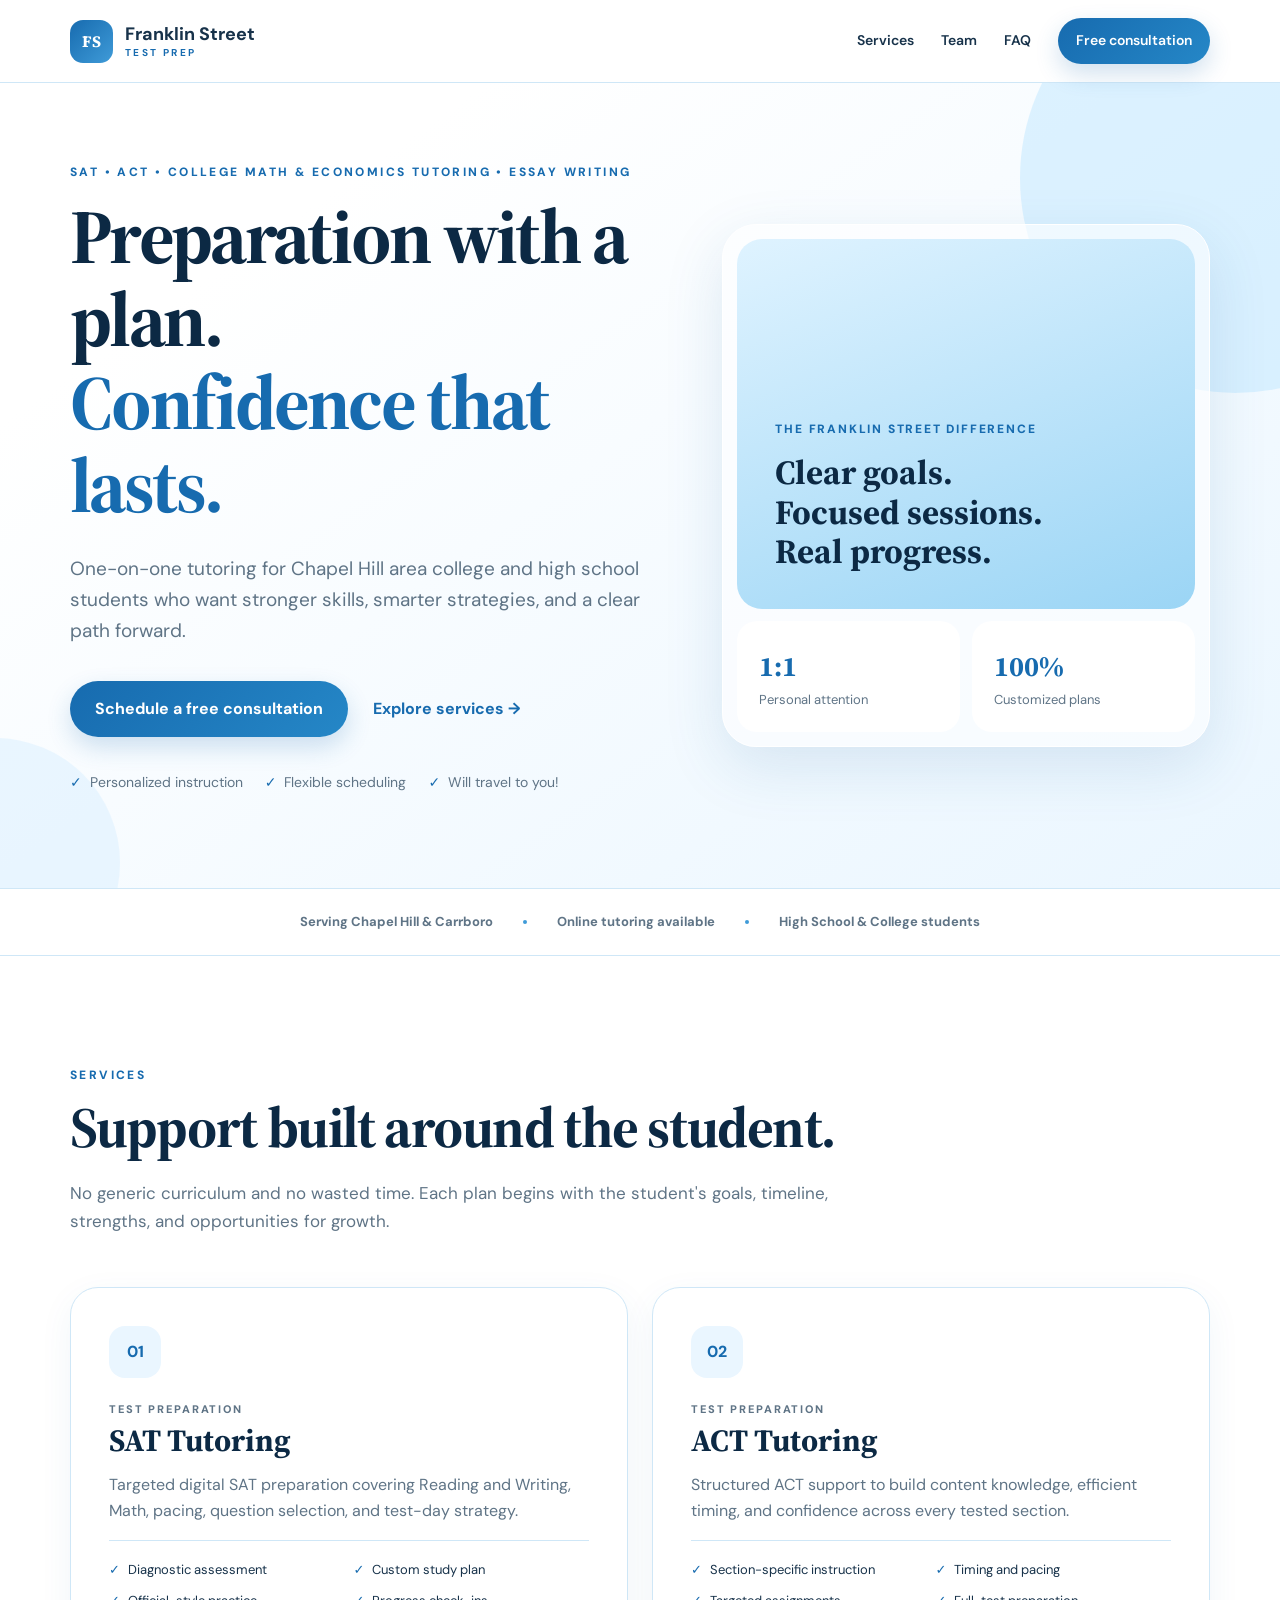
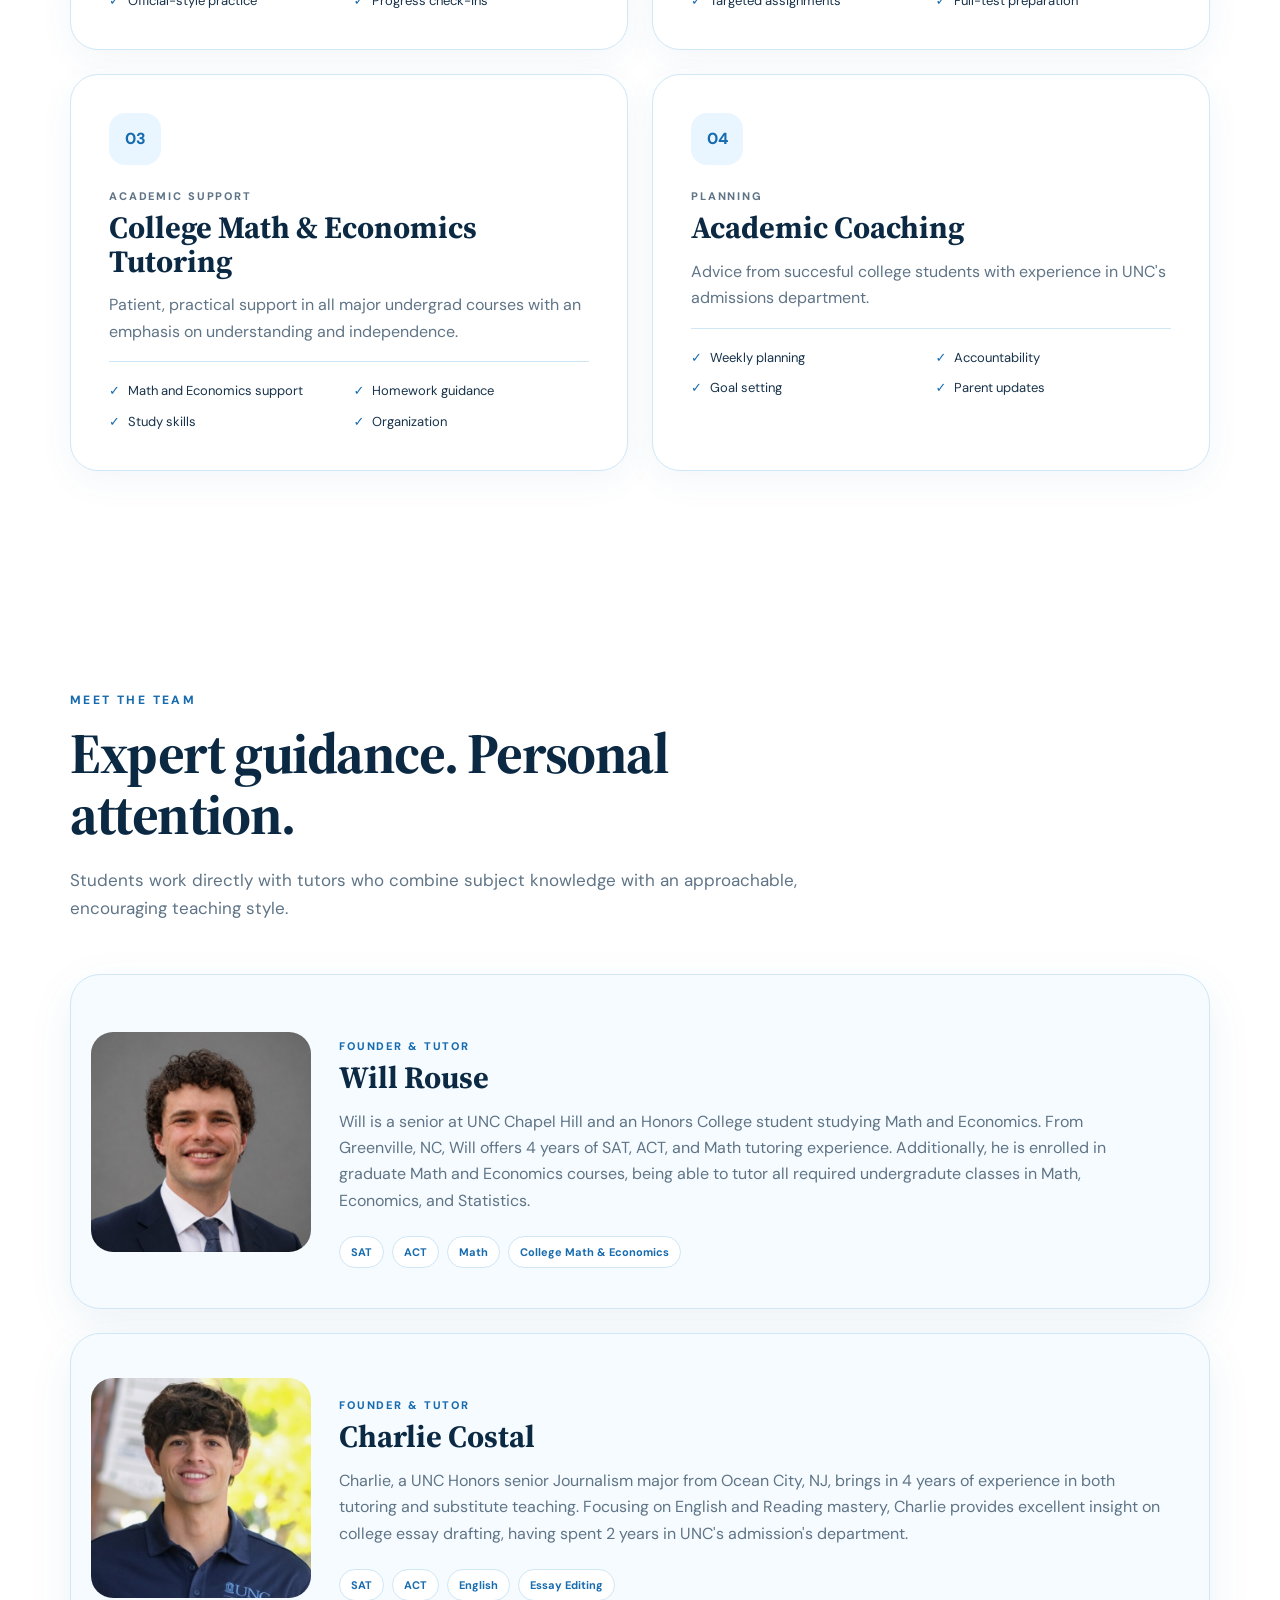
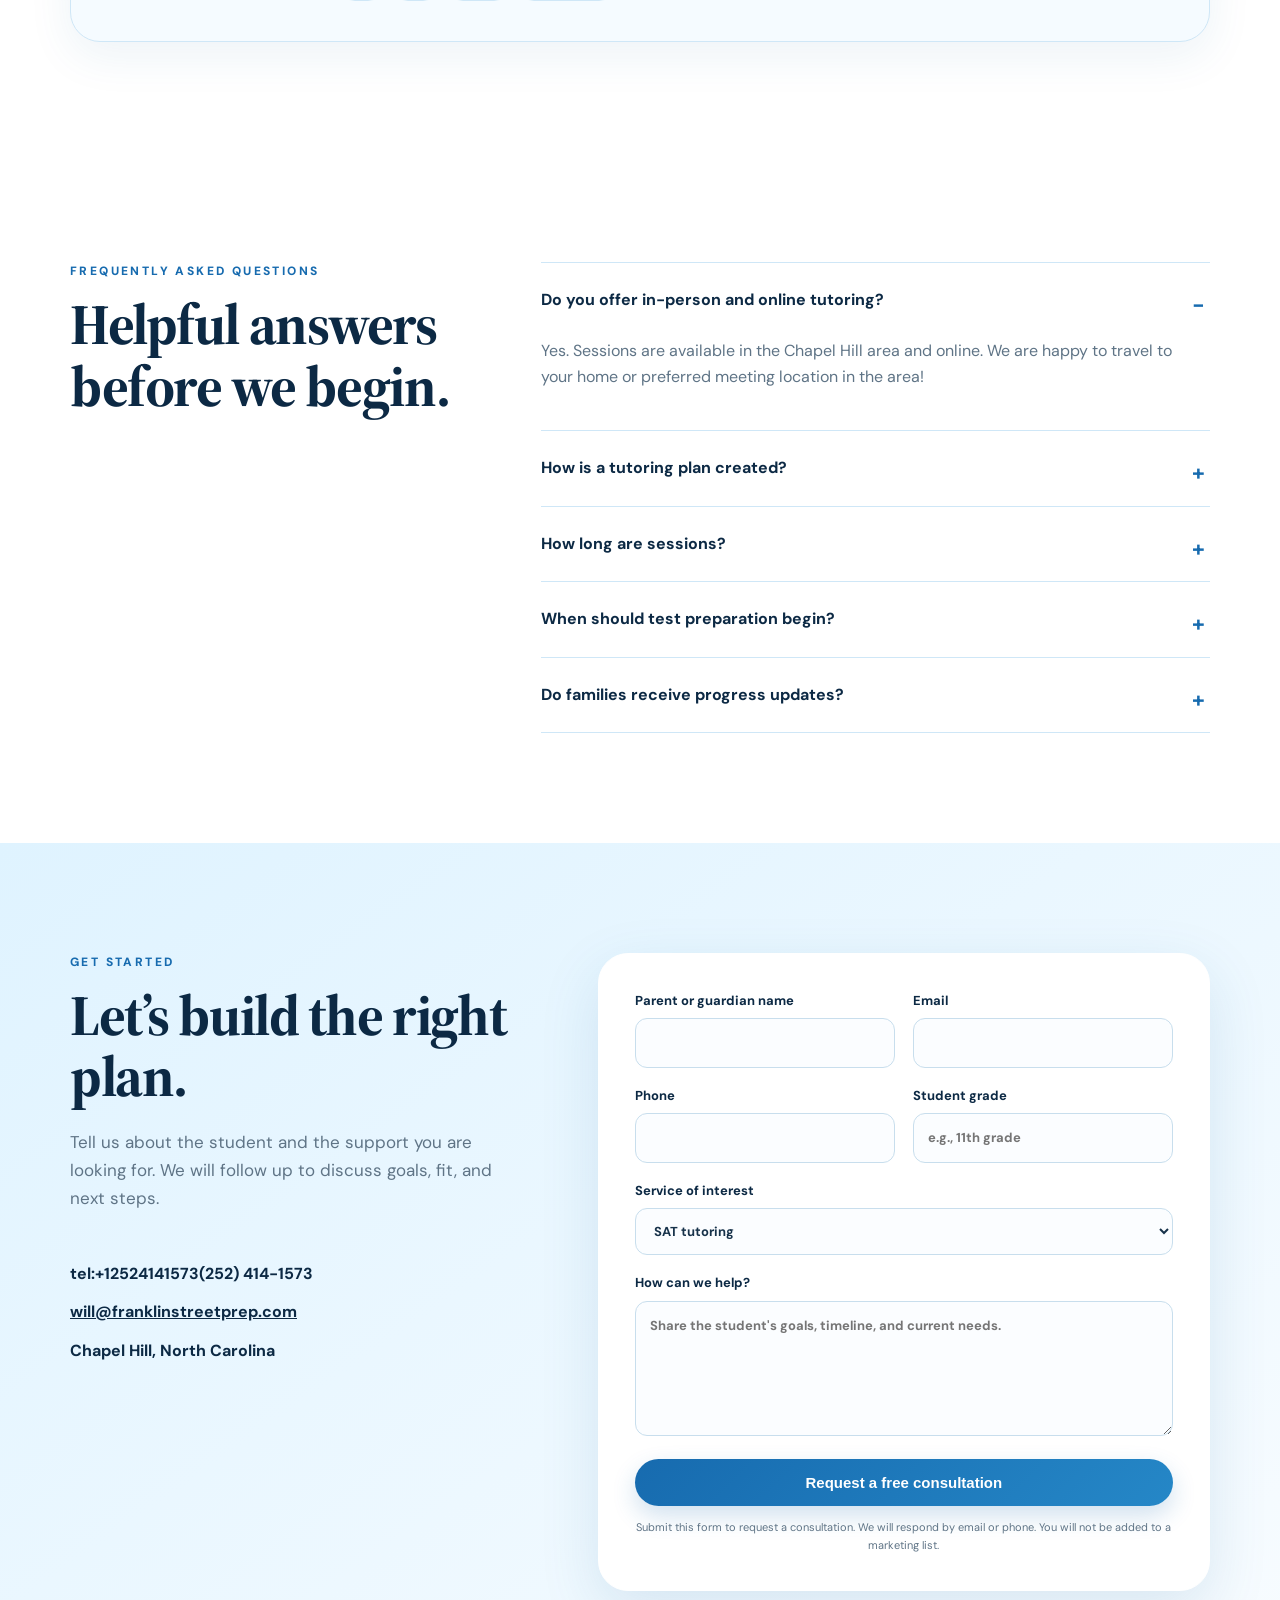
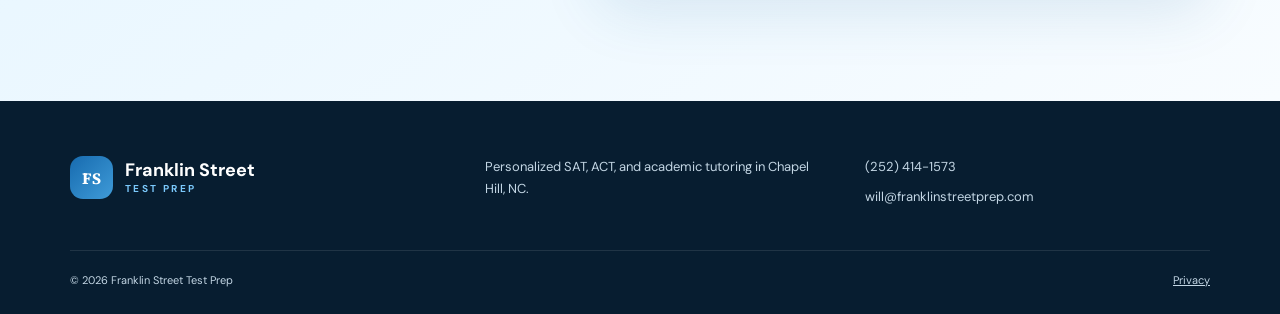
==== index.html @ cf5adfda "reinstate index.html" ====
<!doctype html>
<html lang="en">
<head>
  <meta charset="utf-8">
  <meta name="viewport" content="width=device-width, initial-scale=1">
  <title>Franklin Street Test Prep | SAT & ACT Tutoring in Chapel Hill</title>
  <meta name="description" content="Personalized SAT, ACT, and academic tutoring for high school and college students in Chapel Hill, Carrboro, and online.">
  <meta name="theme-color" content="#eaf6ff">
  <meta property="og:title" content="Franklin Street Test Prep">
  <meta property="og:description" content="Personalized preparation. Clear strategy. Confident students.">
  <meta property="og:type" content="website">
  <meta property="og:url" content="https://www.franklinstreetprep.com/">
  <link rel="canonical" href="https://www.franklinstreetprep.com/">
  <link rel="manifest" href="site.webmanifest">
  <link rel="stylesheet" href="assets/styles.css">
  <script type="application/ld+json">
  {"@context":"https://schema.org","@type":"EducationalOrganization","name":"Franklin Street Test Prep","url":"https://www.franklinstreetprep.com/","email":"will@franklinstreetprep.com","telephone":"+1-252-414-1573","areaServed":"Chapel Hill, North Carolina","description":"Personalized , ACT, and academic tutoring."}
  </script>
</head>
<body>
  <a class="skip-link" href="#main">Skip to content</a>
  <header class="site-header" id="top">
    <div class="container nav-wrap">
      <a class="brand" href="#top" aria-label="Franklin Street Test Prep home">
        <span class="brand-mark" aria-hidden="true">FS</span>
        <span><strong>Franklin Street</strong><small>Test Prep</small></span>
      </a>
      <button class="menu-button" type="button" aria-label="Open navigation" aria-expanded="false"><span></span><span></span><span></span></button>
      <nav class="nav" aria-label="Main navigation">
        <a href="#services">Services</a><a href="#team">Team</a><a href="#faq">FAQ</a>
        <a class="button button-small" href="#contact">Free consultation</a>
      </nav>
    </div>
  </header>

  <main id="main">
    <section class="hero">
      <div class="hero-orb hero-orb-one"></div><div class="hero-orb hero-orb-two"></div>
      <div class="container hero-grid">
        <div class="hero-copy reveal">
          <p class="eyebrow">SAT • ACT • College Math & Economics Tutoring • Essay Writing</p>
          <h1>Preparation with a plan.<br><span>Confidence that lasts.</span></h1>
          <p class="lead">One-on-one tutoring for Chapel Hill area college and high school students who want stronger skills, smarter strategies, and a clear path forward.</p>
          <div class="hero-actions"><a class="button" href="#contact">Schedule a free consultation</a><a class="text-link" href="#services">Explore services <span>→</span></a></div>
          <ul class="trust-list"><li>Personalized instruction</li><li>Flexible scheduling</li><li>Will travel to you!</li></ul>
        </div>
        <aside class="hero-card reveal" aria-label="Tutoring highlights">
          <div class="score-card"><span class="score-label">The Franklin Street difference</span><strong>Clear goals.<br>Focused sessions.<br>Real progress.</strong></div>
          <div class="mini-cards"><div><b>1:1</b><span>Personal attention</span></div><div><b>100%</b><span>Customized plans</span></div></div>
        </aside>
      </div>
    </section>

    <section class="proof-strip" aria-label="Service areas"><div class="container"><span>Serving Chapel Hill & Carrboro</span><i></i><span>Online tutoring available</span><i></i><span>High School & College students</span></div></section>

    <section class="section" id="services">
      <div class="container">
        <div class="section-heading reveal"><p class="eyebrow">Services</p><h2>Support built around the student.</h2><p>No generic curriculum and no wasted time. Each plan begins with the student's goals, timeline, strengths, and opportunities for growth.</p></div>
        <div class="service-grid">
          <article class="service-card reveal"><span class="icon">01</span><p class="kicker">Test preparation</p><h3>SAT Tutoring</h3><p>Targeted digital SAT preparation covering Reading and Writing, Math, pacing, question selection, and test-day strategy.</p><ul><li>Diagnostic assessment</li><li>Custom study plan</li><li>Official-style practice</li><li>Progress check-ins</li></ul></article>
          <article class="service-card reveal"><span class="icon">02</span><p class="kicker">Test preparation</p><h3>ACT Tutoring</h3><p>Structured ACT support to build content knowledge, efficient timing, and confidence across every tested section.</p><ul><li>Section-specific instruction</li><li>Timing and pacing</li><li>Targeted assignments</li><li>Full-test preparation</li></ul></article>
          <article class="service-card reveal"><span class="icon">03</span><p class="kicker">Academic support</p><h3>College Math & Economics Tutoring</h3><p>Patient, practical support in all major undergrad courses with an emphasis on understanding and independence.</p><ul><li>Math and Economics support</li><li>Homework guidance</li><li>Study skills</li><li>Organization</li></ul></article>
          <article class="service-card reveal"><span class="icon">04</span><p class="kicker">Planning</p><h3>Academic Coaching</h3><p>Advice from succesful college students with experience in UNC's admissions department.</p><ul><li>Weekly planning</li><li>Accountability</li><li>Goal setting</li><li>Parent updates</li></ul></article>
        </div>
      </div>
    </section>

    <section class="section" id="team">
      <div class="container"><div class="section-heading reveal"><p class="eyebrow">Meet the team</p><h2>Expert guidance. Personal attention.</h2><p>Students work directly with tutors who combine subject knowledge with an approachable, encouraging teaching style.</p></div>
        <div class="team-grid">
          <article class="profile reveal"><img src="assets/images/will-rouse.jpg" alt="Professional headshot of Will Rouse" width="800" height="800"><div class="profile-copy"><p class="kicker">Founder & Tutor</p><h3>Will Rouse</h3><p>Will is a senior at UNC Chapel Hill and an Honors College student studying Math and Economics. From Greenville, NC, Will offers 4 years of SAT, ACT, and Math tutoring experience. Additionally, he is enrolled in graduate Math and Economics courses, being able to tutor all required undergradute classes in Math, Economics, and Statistics.</p><div class="tags"><span>SAT</span><span>ACT</span><span>Math</span><span>College Math & Economics</span></div></div></article>
          <article class="profile reveal"><img src="assets/images/charles.jpg" alt="Professional headshot of Charles" width="800" height="800"><div class="profile-copy"><p class="kicker">Founder & Tutor</p><h3>Charlie Costal</h3><p>Charlie, a UNC Honors senior Journalism major from Ocean City, NJ, brings in 4 years of experience in both tutoring and substitute teaching. Focusing on English and Reading mastery, Charlie provides excellent insight on college essay drafting, having spent 2 years in UNC's admission's department.</p><div class="tags"><span>SAT</span><span>ACT</span><span>English</span><span>Essay Editing</span></div></div></article>
        </div>
      </div>
    </section>

    <section class="section faq-section" id="faq"><div class="container faq-grid"><div class="section-heading reveal"><p class="eyebrow">Frequently asked questions</p><h2>Helpful answers before we begin.</h2></div><div class="accordion">
      <details open><summary>Do you offer in-person and online tutoring?</summary><p>Yes. Sessions are available in the Chapel Hill area and online. We are happy to travel to your home or preferred meeting location in the area!</p></details>
      <details><summary>How is a tutoring plan created?</summary><p>We begin with goals, timing, academic history, and available test results. From there, we prioritize the skills and strategies that will have the greatest impact.</p></details>
      <details><summary>How long are sessions?</summary><p>Most sessions are 60 or 90 minutes. The recommended format depends on the student's goals and preparation timeline.</p></details>
      <details><summary>When should test preparation begin?</summary><p>Generally, as soon as possible. Many students benefit from starting 8–16 weeks before a target test date. A longer runway may be appropriate for larger score goals or busy schedules.</p></details>
      <details><summary>Do families receive progress updates?</summary><p>Yes. Families receive concise updates on completed work, progress, and recommended next steps.</p></details>
    </div></div></section>

    <section class="contact" id="contact">
  <div class="container contact-grid">

    <div class="contact-copy reveal">
      <p class="eyebrow">Get started</p>
      <h2>Let’s build the right plan.</h2>
      <p>
        Tell us about the student and the support you are looking for.
        We will follow up to discuss goals, fit, and next steps.
      </p>

      <ul>
        <li>tel:+12524141573(252) 414-1573</a></li>
        <li>
          <a href="mailto:will@franklinstreetprep.com">
            will@franklinstreetprep.com
          </a>
        </li>
        <li>Chapel Hill, North Carolina</li>
      </ul>
    </div>

    <form
      class="contact-form reveal"
      action="https://formsubmit.co/e83834aebd66ed4a76768d8f901516e4"
      method="POST"
    >
      <input
        type="hidden"
        name="_subject"
        value="New Franklin Street Test Prep inquiry"
      >

      <input type="hidden" name="_captcha" value="false">

      <input
        type="text"
        name="_honey"
        class="hidden-field"
        tabindex="-1"
        autocomplete="off"
      >

      <div class="form-row">
        <label>
          Parent or guardian name
          <input name="name" required autocomplete="name">
        </label>

        <label>
          Email
          <input type="email" name="email" required autocomplete="email">
        </label>
      </div>

      <div class="form-row">
        <label>
          Phone
          <input type="tel" name="phone" autocomplete="tel">
        </label>

        <label>
          Student grade
          <input name="grade" placeholder="e.g., 11th grade">
        </label>
      </div>

      <label>
        Service of interest
        <select name="service">
          <option>SAT tutoring</option>
          <option>ACT tutoring</option>
          <option>Academic tutoring</option>
          <option>Academic coaching</option>
          <option>Not sure yet</option>
        </select>
      </label>

      <label>
        How can we help?
        <textarea
          name="message"
          rows="5"
          required
          placeholder="Share the student's goals, timeline, and current needs."
        ></textarea>
      </label>

      <button class="button" type="submit">
        Request a free consultation
      </button>

      <p class="form-note">
        Submit this form to request a consultation. We will respond by email
        or phone. You will not be added to a marketing list.
      </p>
    </form>

  </div>
</section>
  </main>

  <footer><div class="container footer-grid"><a class="brand brand-light" href="#top"><span class="brand-mark">FS</span><span><strong>Franklin Street</strong><small>Test Prep</small></span></a><p>Personalized SAT, ACT, and academic tutoring in Chapel Hill, NC.</p><div><a href="tel:+12524141573">(252) 414-1573</a><a href="mailto:will@franklinstreetprep.com">will@franklinstreetprep.com</a></div></div><div class="container legal"><span>© <span id="year"></span> Franklin Street Test Prep</span><a href="privacy.html">Privacy</a></div></footer>
  <script src="assets/script.js"></script>
</body>
</html>
---- assets/styles.css ----
@import url('https://fonts.googleapis.com/css2?family=DM+Sans:wght@400;500;600;700&family=Source+Serif+4:opsz,wght@8..60,600;8..60,700&display=swap');

:root {
  --navy: #0c2944;
  --blue: #176baf;
  --blue-light: #3f9bd8;
  --sky: #eaf6ff;
  --sky-light: #f5fbff;
  --line: #cfe7f7;
  --text: #17324a;
  --muted: #5f7486;
  --white: #ffffff;
  --shadow: 0 20px 60px rgba(28, 102, 155, 0.13);
}

* { box-sizing: border-box; }
html { scroll-behavior: smooth; }
body { margin: 0; color: var(--text); background: var(--white); font-family: 'DM Sans', system-ui, sans-serif; line-height: 1.65; }
h1, h2, h3, p { margin-top: 0; }
h1, h2, h3 { color: var(--navy); font-family: 'Source Serif 4', Georgia, serif; line-height: 1.08; }
a { color: inherit; }
.container { width: min(1140px, calc(100% - 40px)); margin: auto; }
.skip-link { position: fixed; top: -100px; left: 16px; z-index: 1000; padding: 12px; background: white; }
.skip-link:focus { top: 16px; }

.site-header { position: sticky; top: 0; z-index: 100; border-bottom: 1px solid var(--line); background: rgba(255,255,255,.92); backdrop-filter: blur(16px); }
.nav-wrap { min-height: 82px; display: flex; align-items: center; justify-content: space-between; }
.brand { display: inline-flex; align-items: center; gap: 12px; text-decoration: none; line-height: 1; }
.brand-mark { width: 43px; height: 43px; display: grid; place-items: center; border-radius: 13px; color: white; background: linear-gradient(135deg, var(--blue), var(--blue-light)); font-family: 'Source Serif 4', serif; font-weight: 700; }
.brand strong, .brand small { display: block; }
.brand strong { font-size: 18px; }
.brand small { margin-top: 5px; color: var(--blue); font-size: 10px; font-weight: 700; letter-spacing: .24em; text-transform: uppercase; }
.nav { display: flex; align-items: center; gap: 27px; }
.nav > a { font-size: 14px; font-weight: 600; text-decoration: none; }
.menu-button { display: none; border: 0; background: none; }
.menu-button span { display: block; width: 24px; height: 2px; margin: 5px; background: var(--navy); }

.button { display: inline-flex; align-items: center; justify-content: center; padding: 15px 25px; border: 0; border-radius: 999px; color: white; background: linear-gradient(135deg, var(--blue), #2587c7); box-shadow: 0 10px 25px rgba(23,107,175,.2); font-weight: 700; text-decoration: none; cursor: pointer; transition: .2s; }
.button:hover { transform: translateY(-2px); box-shadow: 0 14px 32px rgba(23,107,175,.28); }
.button-small { padding: 11px 18px !important; color: white !important; }

.hero { position: relative; overflow: hidden; background: linear-gradient(145deg, white 20%, var(--sky) 100%); }
.hero-grid { position: relative; min-height: 690px; display: grid; grid-template-columns: 1.08fr .92fr; gap: 80px; align-items: center; padding-top: 80px; padding-bottom: 80px; }
.hero-orb { position: absolute; border-radius: 50%; opacity: .5; }
.hero-orb-one { width: 430px; height: 430px; top: -120px; right: -170px; background: #bfe7ff; }
.hero-orb-two { width: 250px; height: 250px; bottom: -100px; left: -130px; background: #d9f0ff; }
.eyebrow { color: var(--blue); font-size: 12px; font-weight: 800; letter-spacing: .2em; text-transform: uppercase; }
.hero h1 { margin-bottom: 26px; font-size: clamp(50px, 6vw, 78px); letter-spacing: -.035em; }
.hero h1 span { color: var(--blue); }
.lead { max-width: 650px; color: var(--muted); font-size: 19px; }
.hero-actions { display: flex; align-items: center; gap: 25px; margin: 34px 0; }
.text-link { color: var(--blue); font-weight: 700; text-decoration: none; }
.trust-list { display: flex; flex-wrap: wrap; gap: 22px; padding: 0; color: var(--muted); list-style: none; font-size: 14px; }
.trust-list li::before { content: '✓'; margin-right: 8px; color: var(--blue); font-weight: 800; }
.hero-card { padding: 14px; border: 1px solid white; border-radius: 34px; background: rgba(255,255,255,.58); box-shadow: var(--shadow); }
.score-card { position: relative; min-height: 370px; display: flex; flex-direction: column; justify-content: flex-end; overflow: hidden; padding: 38px; border-radius: 25px; background: linear-gradient(160deg, #dff3ff, #9bd5f5); }
.score-label { color: var(--blue); font-size: 12px; font-weight: 800; letter-spacing: .15em; text-transform: uppercase; }
.score-card strong { margin-top: 14px; color: var(--navy); font-family: 'Source Serif 4', serif; font-size: 34px; line-height: 1.15; }
.mini-cards { display: grid; grid-template-columns: 1fr 1fr; gap: 12px; margin-top: 12px; }
.mini-cards div { padding: 22px; border-radius: 20px; background: white; }
.mini-cards b, .mini-cards span { display: block; }
.mini-cards b { color: var(--blue); font-family: 'Source Serif 4', serif; font-size: 28px; }
.mini-cards span { color: var(--muted); font-size: 13px; }

.proof-strip { border-top: 1px solid var(--line); border-bottom: 1px solid var(--line); background: white; }
.proof-strip .container { display: flex; align-items: center; justify-content: center; gap: 30px; padding: 22px 0; color: var(--muted); font-size: 13px; font-weight: 700; }
.proof-strip i { width: 4px; height: 4px; border-radius: 50%; background: var(--blue-light); }
.section { padding: 110px 0; }
.section-heading { max-width: 780px; margin-bottom: 52px; }
.section-heading h2, .contact h2 { margin-bottom: 20px; font-size: clamp(38px, 5vw, 57px); letter-spacing: -.025em; }
.section-heading > p:last-child { color: var(--muted); font-size: 17px; }
.service-grid { display: grid; grid-template-columns: repeat(2, 1fr); gap: 24px; }
.service-card { padding: 38px; border: 1px solid var(--line); border-radius: 28px; background: white; box-shadow: 0 10px 35px rgba(28,102,155,.06); transition: .25s; }
.service-card:hover { transform: translateY(-5px); box-shadow: var(--shadow); }
.icon { width: 52px; height: 52px; display: grid; place-items: center; border-radius: 16px; color: var(--blue); background: var(--sky); font-weight: 800; }
.kicker { margin: 22px 0 6px; color: var(--blue); font-size: 11px; font-weight: 800; letter-spacing: .17em; text-transform: uppercase; }
.service-card h3, .profile h3 { margin-bottom: 14px; font-size: 31px; }
.service-card > p { color: var(--muted); }
.service-card ul { display: grid; grid-template-columns: 1fr 1fr; gap: 9px; padding: 18px 0 0; margin: 0; border-top: 1px solid var(--line); list-style: none; font-size: 13px; }
.service-card li::before { content: '✓'; margin-right: 8px; color: var(--blue); font-weight: 800; }

.team-grid { display: grid; grid-template-columns: 1fr; gap: 24px; }
.profile { display: grid; grid-template-columns: 220px 1fr; align-items: center; overflow: hidden; padding: 20px; border: 1px solid var(--line); border-radius: 30px; background: var(--sky-light); box-shadow: 0 14px 45px rgba(28,102,155,.08); }
.profile img { display: block; width: 220px; height: 220px; border-radius: 22px; object-fit: cover; }
.profile-copy { padding: 20px 28px; }
.profile-copy > p:not(.kicker) { color: var(--muted); }
.tags { display: flex; flex-wrap: wrap; gap: 8px; margin-top: 22px; }
.tags span { padding: 6px 11px; border: 1px solid var(--line); border-radius: 99px; color: var(--blue); background: white; font-size: 11px; font-weight: 700; }

.faq-grid { display: grid; grid-template-columns: .75fr 1.25fr; gap: 70px; }
.accordion { border-top: 1px solid var(--line); }
details { border-bottom: 1px solid var(--line); }
summary { position: relative; padding: 24px 35px 24px 0; color: var(--navy); font-weight: 700; list-style: none; cursor: pointer; }
summary::after { content: '+'; position: absolute; right: 5px; color: var(--blue); font-size: 22px; }
details[open] summary::after { content: '−'; }
details p { padding: 0 35px 24px 0; color: var(--muted); }

.contact { padding: 110px 0; background: linear-gradient(145deg, #dff3ff, #f8fcff); }
.contact-grid { display: grid; grid-template-columns: .85fr 1.15fr; gap: 75px; }
.contact-copy > p:not(.eyebrow) { color: var(--muted); font-size: 17px; }
.contact-copy ul { padding: 20px 0; list-style: none; }
.contact-copy li { margin: 12px 0; color: var(--navy); font-weight: 700; }
.contact-form { padding: 36px; border: 1px solid white; border-radius: 30px; background: white; box-shadow: var(--shadow); }
.form-row { display: grid; grid-template-columns: 1fr 1fr; gap: 18px; }
label { display: block; margin-bottom: 17px; color: var(--navy); font-size: 13px; font-weight: 700; }
input, select, textarea { width: 100%; margin-top: 7px; padding: 13px 14px; border: 1px solid #c8deed; border-radius: 12px; color: var(--text); background: #fbfdff; font: inherit; outline: none; }
input:focus, select:focus, textarea:focus { border-color: var(--blue-light); box-shadow: 0 0 0 3px rgba(63,155,216,.12); }
textarea { resize: vertical; }
.contact-form .button { width: 100%; font-size: 15px; }
.form-note { margin: 12px 0 0; color: var(--muted); text-align: center; font-size: 11px; }
.hidden-field { position: absolute; left: -9999px; }

footer { padding: 55px 0 25px; color: #c3d6e4; background: #071d30; }
.footer-grid { display: grid; grid-template-columns: 1.1fr 1fr 1fr; gap: 35px; align-items: start; }
.brand-light strong { color: white; }
.brand-light small { color: #7bc9fc; }
.footer-grid p, .footer-grid > div a { font-size: 13px; }
.footer-grid > div a { display: block; margin-bottom: 8px; text-decoration: none; }
.legal { display: flex; justify-content: space-between; margin-top: 35px; padding-top: 20px; border-top: 1px solid rgba(255,255,255,.1); font-size: 11px; }
.reveal { opacity: 0; transform: translateY(18px); transition: opacity .65s, transform .65s; }
.reveal.visible { opacity: 1; transform: none; }

@media (prefers-reduced-motion: reduce) {
  html { scroll-behavior: auto; }
  .reveal { opacity: 1; transform: none; transition: none; }
  .button:hover { transform: none; }
}

@media (max-width: 850px) {
  .menu-button { display: block; }
  .nav { position: absolute; top: 82px; left: 0; right: 0; display: none; flex-direction: column; align-items: stretch; padding: 20px; border-bottom: 1px solid var(--line); background: white; }
  .nav.open { display: flex; }
  .hero-grid, .faq-grid, .contact-grid { grid-template-columns: 1fr; }
  .hero-grid { min-height: auto; gap: 45px; }
  .hero-card { max-width: 560px; }
  .profile { grid-template-columns: 180px 1fr; }
  .profile img { width: 180px; height: 180px; }
  .footer-grid, .service-grid { grid-template-columns: 1fr; }
  .section { padding: 80px 0; }
}

@media (max-width: 560px) {
  .container { width: min(100% - 28px, 1140px); }
  .hero-grid { padding-top: 60px; padding-bottom: 60px; }
  .hero-actions { align-items: flex-start; flex-direction: column; }
  .trust-list { display: block; }
  .trust-list li { margin: 8px 0; }
  .proof-strip .container { align-items: flex-start; flex-direction: column; gap: 5px; }
  .proof-strip i { display: none; }
  .service-card { padding: 28px; }
  .service-card ul, .form-row { grid-template-columns: 1fr; }
  .profile { grid-template-columns: 1fr; padding: 16px; }
  .profile img { width: 150px; height: 150px; margin: 0 auto; }
  .profile-copy { padding: 18px 8px 8px; text-align: center; }
  .tags { justify-content: center; }
  .contact-form { padding: 25px; }
  .section { padding: 70px 0; }
  .contact { padding: 75px 0; }
  .legal { flex-direction: column; gap: 15px; }
}
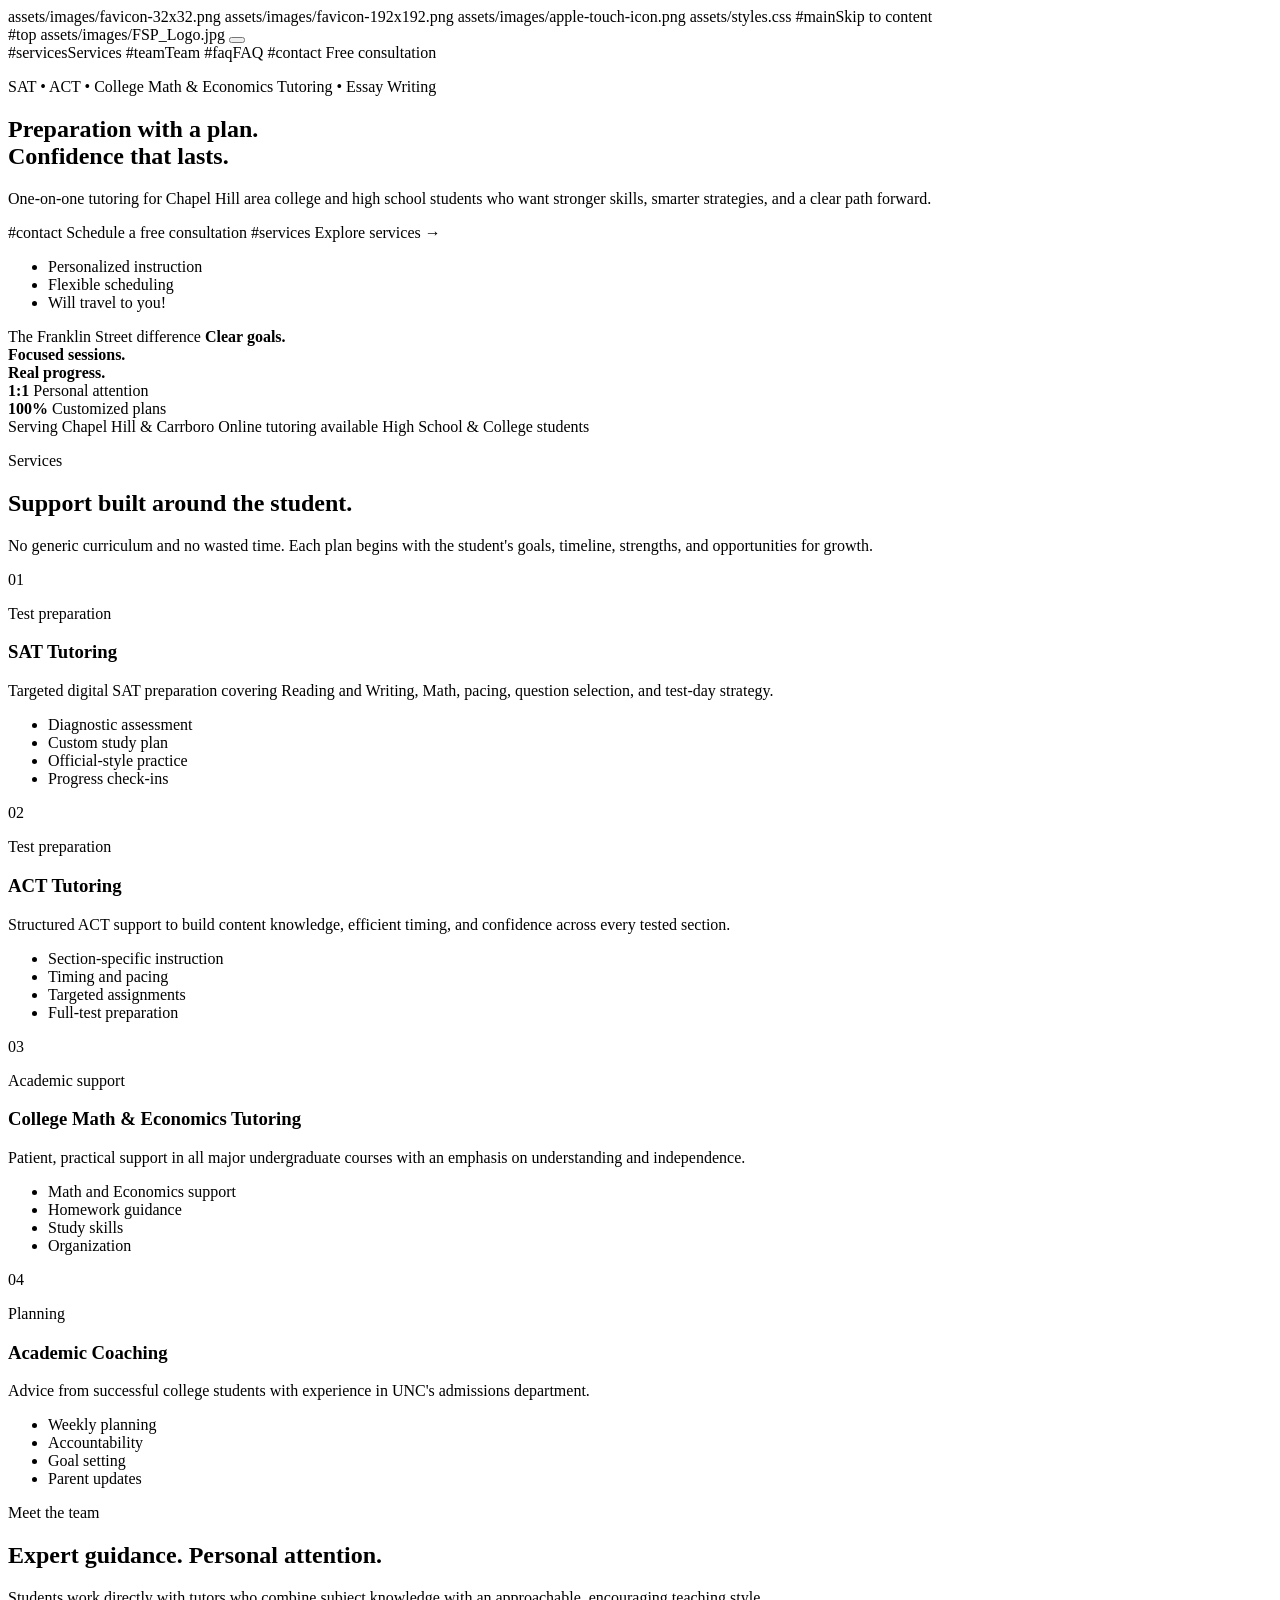
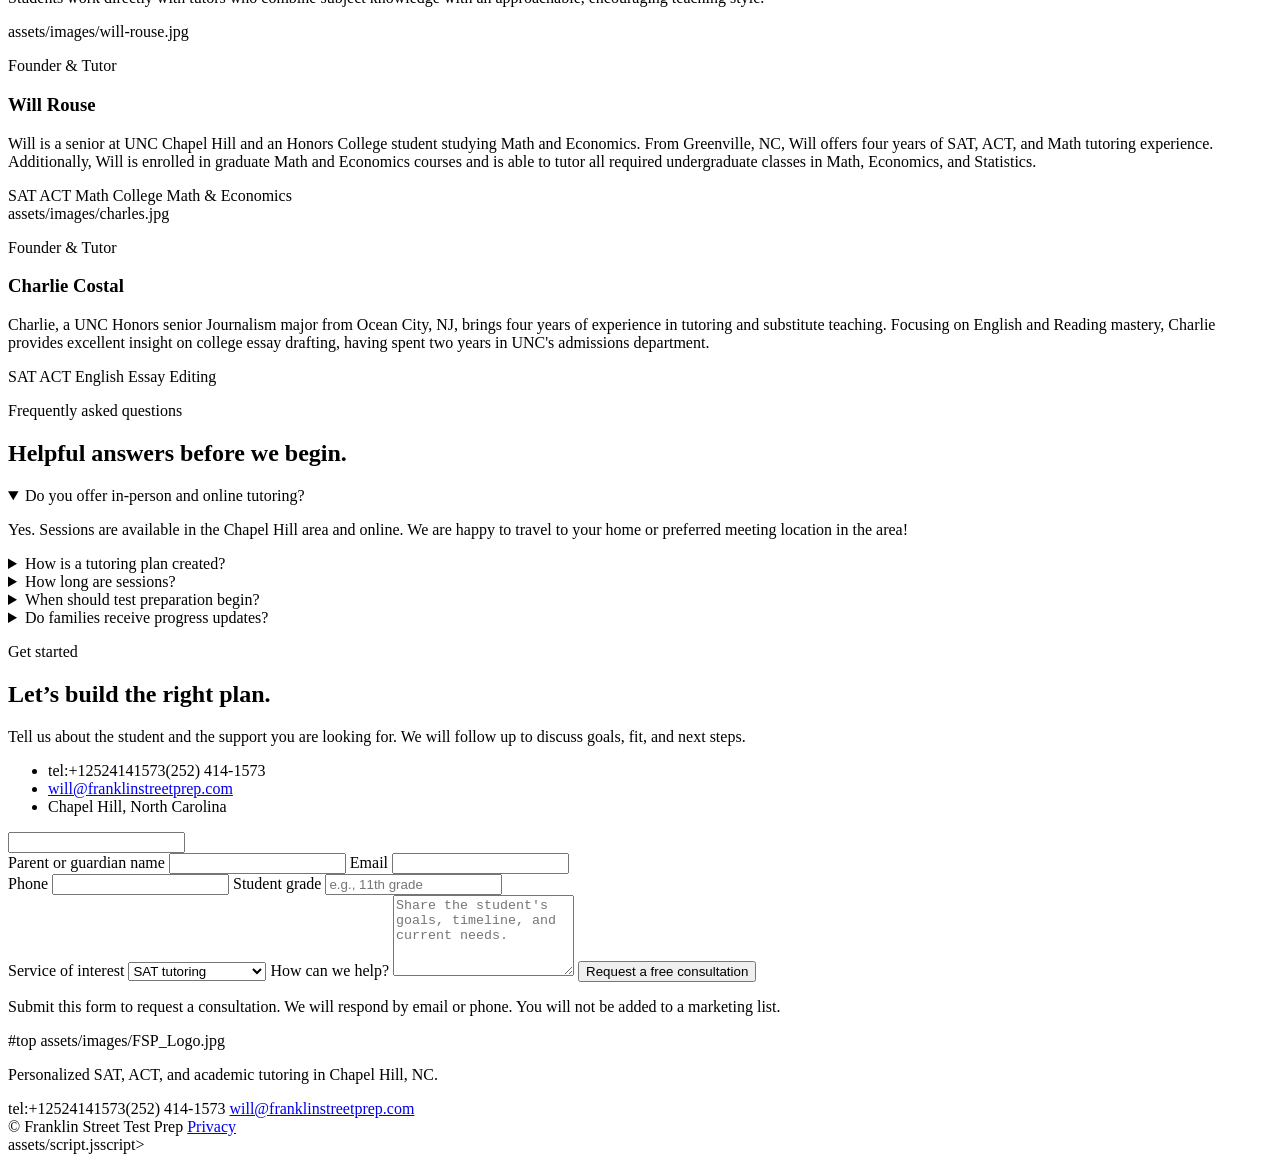
==== commit de3dd89f: "new index.html" ====
--- a/index.html
+++ b/index.html
@@ -3,188 +3,509 @@
 <head>
   <meta charset="utf-8">
   <meta name="viewport" content="width=device-width, initial-scale=1">
+
   <title>Franklin Street Test Prep | SAT & ACT Tutoring in Chapel Hill</title>
-  <meta name="description" content="Personalized SAT, ACT, and academic tutoring for high school and college students in Chapel Hill, Carrboro, and online.">
+
+  <meta
+    name="description"
+    content="Personalized SAT, ACT, and academic tutoring for high school and college students in Chapel Hill, Carrboro, and online."
+  >
+
   <meta name="theme-color" content="#eaf6ff">
+
   <meta property="og:title" content="Franklin Street Test Prep">
-  <meta property="og:description" content="Personalized preparation. Clear strategy. Confident students.">
+  <meta
+    property="og:description"
+    content="Personalized preparation. Clear strategy. Confident students."
+  >
   <meta property="og:type" content="website">
   <meta property="og:url" content="https://www.franklinstreetprep.com/">
+
   <link rel="canonical" href="https://www.franklinstreetprep.com/">
+
+  <!-- Favicons -->
+  assets/images/favicon-32x32.png
+  assets/images/favicon-192x192.png
+  assets/images/apple-touch-icon.png
+
   <link rel="manifest" href="site.webmanifest">
-  <link rel="stylesheet" href="assets/styles.css">
+  assets/styles.css
+
   <script type="application/ld+json">
-  {"@context":"https://schema.org","@type":"EducationalOrganization","name":"Franklin Street Test Prep","url":"https://www.franklinstreetprep.com/","email":"will@franklinstreetprep.com","telephone":"+1-252-414-1573","areaServed":"Chapel Hill, North Carolina","description":"Personalized , ACT, and academic tutoring."}
+    {
+      "@context": "https://schema.org",
+      "@type": "EducationalOrganization",
+      "name": "Franklin Street Test Prep",
+      "url": "https://www.franklinstreetprep.com/",
+      "email": "will@franklinstreetprep.com",
+      "telephone": "+1-252-414-1573",
+      "areaServed": "Chapel Hill, North Carolina",
+      "description": "Personalized SAT, ACT, and academic tutoring."
+    }
   </script>
 </head>
+
 <body>
-  <a class="skip-link" href="#main">Skip to content</a>
+  #mainSkip to content</a>
+
   <header class="site-header" id="top">
     <div class="container nav-wrap">
-      <a class="brand" href="#top" aria-label="Franklin Street Test Prep home">
-        <span class="brand-mark" aria-hidden="true">FS</span>
-        <span><strong>Franklin Street</strong><small>Test Prep</small></span>
+      #top
+        assets/images/FSP_Logo.jpg
       </a>
-      <button class="menu-button" type="button" aria-label="Open navigation" aria-expanded="false"><span></span><span></span><span></span></button>
+
+      <button
+        class="menu-button"
+        type="button"
+        aria-label="Open navigation"
+        aria-expanded="false"
+      >
+        <span></span>
+        <span></span>
+        <span></span>
+      </button>
+
       <nav class="nav" aria-label="Main navigation">
-        <a href="#services">Services</a><a href="#team">Team</a><a href="#faq">FAQ</a>
-        <a class="button button-small" href="#contact">Free consultation</a>
+        #servicesServices</a>
+        #teamTeam</a>
+        #faqFAQ</a>
+        #contact
+          Free consultation
+        </a>
       </nav>
     </div>
   </header>
 
   <main id="main">
     <section class="hero">
-      <div class="hero-orb hero-orb-one"></div><div class="hero-orb hero-orb-two"></div>
+      <div class="hero-orb hero-orb-one"></div>
+      <div class="hero-orb hero-orb-two"></div>
+
       <div class="container hero-grid">
         <div class="hero-copy reveal">
-          <p class="eyebrow">SAT • ACT • College Math & Economics Tutoring • Essay Writing</p>
-          <h1>Preparation with a plan.<br><span>Confidence that lasts.</span></h1>
-          <p class="lead">One-on-one tutoring for Chapel Hill area college and high school students who want stronger skills, smarter strategies, and a clear path forward.</p>
-          <div class="hero-actions"><a class="button" href="#contact">Schedule a free consultation</a><a class="text-link" href="#services">Explore services <span>→</span></a></div>
-          <ul class="trust-list"><li>Personalized instruction</li><li>Flexible scheduling</li><li>Will travel to you!</li></ul>
-        </div>
+          <p class="eyebrow">
+            SAT • ACT • College Math & Economics Tutoring • Essay Writing
+          </p>
+
+          <h1>
+            Preparation with a plan.<br>
+            <span>Confidence that lasts.</span>
+          </h1>
+
+          <p class="lead">
+            One-on-one tutoring for Chapel Hill area college and high school
+            students who want stronger skills, smarter strategies, and a
+            clear path forward.
+          </p>
+
+          <div class="hero-actions">
+            #contact
+              Schedule a free consultation
+            </a>
+
+            #services
+              Explore services <span>→</span>
+            </a>
+          </div>
+
+          <ul class="trust-list">
+            <li>Personalized instruction</li>
+            <li>Flexible scheduling</li>
+            <li>Will travel to you!</li>
+          </ul>
+        </div>
+
         <aside class="hero-card reveal" aria-label="Tutoring highlights">
-          <div class="score-card"><span class="score-label">The Franklin Street difference</span><strong>Clear goals.<br>Focused sessions.<br>Real progress.</strong></div>
-          <div class="mini-cards"><div><b>1:1</b><span>Personal attention</span></div><div><b>100%</b><span>Customized plans</span></div></div>
+          <div class="score-card">
+            <span class="score-label">
+              The Franklin Street difference
+            </span>
+
+            <strong>
+              Clear goals.<br>
+              Focused sessions.<br>
+              Real progress.
+            </strong>
+          </div>
+
+          <div class="mini-cards">
+            <div>
+              <b>1:1</b>
+              <span>Personal attention</span>
+            </div>
+
+            <div>
+              <b>100%</b>
+              <span>Customized plans</span>
+            </div>
+          </div>
         </aside>
       </div>
     </section>
 
-    <section class="proof-strip" aria-label="Service areas"><div class="container"><span>Serving Chapel Hill & Carrboro</span><i></i><span>Online tutoring available</span><i></i><span>High School & College students</span></div></section>
+    <section class="proof-strip" aria-label="Service areas">
+      <div class="container">
+        <span>Serving Chapel Hill & Carrboro</span>
+        <i></i>
+        <span>Online tutoring available</span>
+        <i></i>
+        <span>High School & College students</span>
+      </div>
+    </section>
 
     <section class="section" id="services">
       <div class="container">
-        <div class="section-heading reveal"><p class="eyebrow">Services</p><h2>Support built around the student.</h2><p>No generic curriculum and no wasted time. Each plan begins with the student's goals, timeline, strengths, and opportunities for growth.</p></div>
+        <div class="section-heading reveal">
+          <p class="eyebrow">Services</p>
+          <h2>Support built around the student.</h2>
+          <p>
+            No generic curriculum and no wasted time. Each plan begins with
+            the student's goals, timeline, strengths, and opportunities for
+            growth.
+          </p>
+        </div>
+
         <div class="service-grid">
-          <article class="service-card reveal"><span class="icon">01</span><p class="kicker">Test preparation</p><h3>SAT Tutoring</h3><p>Targeted digital SAT preparation covering Reading and Writing, Math, pacing, question selection, and test-day strategy.</p><ul><li>Diagnostic assessment</li><li>Custom study plan</li><li>Official-style practice</li><li>Progress check-ins</li></ul></article>
-          <article class="service-card reveal"><span class="icon">02</span><p class="kicker">Test preparation</p><h3>ACT Tutoring</h3><p>Structured ACT support to build content knowledge, efficient timing, and confidence across every tested section.</p><ul><li>Section-specific instruction</li><li>Timing and pacing</li><li>Targeted assignments</li><li>Full-test preparation</li></ul></article>
-          <article class="service-card reveal"><span class="icon">03</span><p class="kicker">Academic support</p><h3>College Math & Economics Tutoring</h3><p>Patient, practical support in all major undergrad courses with an emphasis on understanding and independence.</p><ul><li>Math and Economics support</li><li>Homework guidance</li><li>Study skills</li><li>Organization</li></ul></article>
-          <article class="service-card reveal"><span class="icon">04</span><p class="kicker">Planning</p><h3>Academic Coaching</h3><p>Advice from succesful college students with experience in UNC's admissions department.</p><ul><li>Weekly planning</li><li>Accountability</li><li>Goal setting</li><li>Parent updates</li></ul></article>
+          <article class="service-card reveal">
+            <span class="icon">01</span>
+            <p class="kicker">Test preparation</p>
+            <h3>SAT Tutoring</h3>
+
+            <p>
+              Targeted digital SAT preparation covering Reading and Writing,
+              Math, pacing, question selection, and test-day strategy.
+            </p>
+
+            <ul>
+              <li>Diagnostic assessment</li>
+              <li>Custom study plan</li>
+              <li>Official-style practice</li>
+              <li>Progress check-ins</li>
+            </ul>
+          </article>
+
+          <article class="service-card reveal">
+            <span class="icon">02</span>
+            <p class="kicker">Test preparation</p>
+            <h3>ACT Tutoring</h3>
+
+            <p>
+              Structured ACT support to build content knowledge, efficient
+              timing, and confidence across every tested section.
+            </p>
+
+            <ul>
+              <li>Section-specific instruction</li>
+              <li>Timing and pacing</li>
+              <li>Targeted assignments</li>
+              <li>Full-test preparation</li>
+            </ul>
+          </article>
+
+          <article class="service-card reveal">
+            <span class="icon">03</span>
+            <p class="kicker">Academic support</p>
+            <h3>College Math & Economics Tutoring</h3>
+
+            <p>
+              Patient, practical support in all major undergraduate courses
+              with an emphasis on understanding and independence.
+            </p>
+
+            <ul>
+              <li>Math and Economics support</li>
+              <li>Homework guidance</li>
+              <li>Study skills</li>
+              <li>Organization</li>
+            </ul>
+          </article>
+
+          <article class="service-card reveal">
+            <span class="icon">04</span>
+            <p class="kicker">Planning</p>
+            <h3>Academic Coaching</h3>
+
+            <p>
+              Advice from successful college students with experience in
+              UNC's admissions department.
+            </p>
+
+            <ul>
+              <li>Weekly planning</li>
+              <li>Accountability</li>
+              <li>Goal setting</li>
+              <li>Parent updates</li>
+            </ul>
+          </article>
         </div>
       </div>
     </section>
 
     <section class="section" id="team">
-      <div class="container"><div class="section-heading reveal"><p class="eyebrow">Meet the team</p><h2>Expert guidance. Personal attention.</h2><p>Students work directly with tutors who combine subject knowledge with an approachable, encouraging teaching style.</p></div>
+      <div class="container">
+        <div class="section-heading reveal">
+          <p class="eyebrow">Meet the team</p>
+          <h2>Expert guidance. Personal attention.</h2>
+
+          <p>
+            Students work directly with tutors who combine subject knowledge
+            with an approachable, encouraging teaching style.
+          </p>
+        </div>
+
         <div class="team-grid">
-          <article class="profile reveal"><img src="assets/images/will-rouse.jpg" alt="Professional headshot of Will Rouse" width="800" height="800"><div class="profile-copy"><p class="kicker">Founder & Tutor</p><h3>Will Rouse</h3><p>Will is a senior at UNC Chapel Hill and an Honors College student studying Math and Economics. From Greenville, NC, Will offers 4 years of SAT, ACT, and Math tutoring experience. Additionally, he is enrolled in graduate Math and Economics courses, being able to tutor all required undergradute classes in Math, Economics, and Statistics.</p><div class="tags"><span>SAT</span><span>ACT</span><span>Math</span><span>College Math & Economics</span></div></div></article>
-          <article class="profile reveal"><img src="assets/images/charles.jpg" alt="Professional headshot of Charles" width="800" height="800"><div class="profile-copy"><p class="kicker">Founder & Tutor</p><h3>Charlie Costal</h3><p>Charlie, a UNC Honors senior Journalism major from Ocean City, NJ, brings in 4 years of experience in both tutoring and substitute teaching. Focusing on English and Reading mastery, Charlie provides excellent insight on college essay drafting, having spent 2 years in UNC's admission's department.</p><div class="tags"><span>SAT</span><span>ACT</span><span>English</span><span>Essay Editing</span></div></div></article>
+          <article class="profile reveal">
+            assets/images/will-rouse.jpg
+
+            <div class="profile-copy">
+              <p class="kicker">Founder & Tutor</p>
+              <h3>Will Rouse</h3>
+
+              <p>
+                Will is a senior at UNC Chapel Hill and an Honors College
+                student studying Math and Economics. From Greenville, NC,
+                Will offers four years of SAT, ACT, and Math tutoring
+                experience. Additionally, Will is enrolled in graduate Math
+                and Economics courses and is able to tutor all required
+                undergraduate classes in Math, Economics, and Statistics.
+              </p>
+
+              <div class="tags">
+                <span>SAT</span>
+                <span>ACT</span>
+                <span>Math</span>
+                <span>College Math & Economics</span>
+              </div>
+            </div>
+          </article>
+
+          <article class="profile reveal">
+            assets/images/charles.jpg
+
+            <div class="profile-copy">
+              <p class="kicker">Founder & Tutor</p>
+              <h3>Charlie Costal</h3>
+
+              <p>
+                Charlie, a UNC Honors senior Journalism major from Ocean City,
+                NJ, brings four years of experience in tutoring and substitute
+                teaching. Focusing on English and Reading mastery, Charlie
+                provides excellent insight on college essay drafting, having
+                spent two years in UNC's admissions department.
+              </p>
+
+              <div class="tags">
+                <span>SAT</span>
+                <span>ACT</span>
+                <span>English</span>
+                <span>Essay Editing</span>
+              </div>
+            </div>
+          </article>
         </div>
       </div>
     </section>
 
-    <section class="section faq-section" id="faq"><div class="container faq-grid"><div class="section-heading reveal"><p class="eyebrow">Frequently asked questions</p><h2>Helpful answers before we begin.</h2></div><div class="accordion">
-      <details open><summary>Do you offer in-person and online tutoring?</summary><p>Yes. Sessions are available in the Chapel Hill area and online. We are happy to travel to your home or preferred meeting location in the area!</p></details>
-      <details><summary>How is a tutoring plan created?</summary><p>We begin with goals, timing, academic history, and available test results. From there, we prioritize the skills and strategies that will have the greatest impact.</p></details>
-      <details><summary>How long are sessions?</summary><p>Most sessions are 60 or 90 minutes. The recommended format depends on the student's goals and preparation timeline.</p></details>
-      <details><summary>When should test preparation begin?</summary><p>Generally, as soon as possible. Many students benefit from starting 8–16 weeks before a target test date. A longer runway may be appropriate for larger score goals or busy schedules.</p></details>
-      <details><summary>Do families receive progress updates?</summary><p>Yes. Families receive concise updates on completed work, progress, and recommended next steps.</p></details>
-    </div></div></section>
+    <section class="section faq-section" id="faq">
+      <div class="container faq-grid">
+        <div class="section-heading reveal">
+          <p class="eyebrow">Frequently asked questions</p>
+          <h2>Helpful answers before we begin.</h2>
+        </div>
+
+        <div class="accordion">
+          <details open>
+            <summary>
+              Do you offer in-person and online tutoring?
+            </summary>
+
+            <p>
+              Yes. Sessions are available in the Chapel Hill area and online.
+              We are happy to travel to your home or preferred meeting
+              location in the area!
+            </p>
+          </details>
+
+          <details>
+            <summary>How is a tutoring plan created?</summary>
+
+            <p>
+              We begin with goals, timing, academic history, and available
+              test results. From there, we prioritize the skills and
+              strategies that will have the greatest impact.
+            </p>
+          </details>
+
+          <details>
+            <summary>How long are sessions?</summary>
+
+            <p>
+              Most sessions are 60 or 90 minutes. The recommended format
+              depends on the student's goals and preparation timeline.
+            </p>
+          </details>
+
+          <details>
+            <summary>When should test preparation begin?</summary>
+
+            <p>
+              Generally, as soon as possible. Many students benefit from
+              starting 8–16 weeks before a target test date. A longer runway
+              may be appropriate for larger score goals or busy schedules.
+            </p>
+          </details>
+
+          <details>
+            <summary>Do families receive progress updates?</summary>
+
+            <p>
+              Yes. Families receive concise updates on completed work,
+              progress, and recommended next steps.
+            </p>
+          </details>
+        </div>
+      </div>
+    </section>
 
     <section class="contact" id="contact">
-  <div class="container contact-grid">
-
-    <div class="contact-copy reveal">
-      <p class="eyebrow">Get started</p>
-      <h2>Let’s build the right plan.</h2>
+      <div class="container contact-grid">
+        <div class="contact-copy reveal">
+          <p class="eyebrow">Get started</p>
+          <h2>Let’s build the right plan.</h2>
+
+          <p>
+            Tell us about the student and the support you are looking for.
+            We will follow up to discuss goals, fit, and next steps.
+          </p>
+
+          <ul>
+            <li>
+              tel:+12524141573(252) 414-1573</a>
+            </li>
+
+            <li>
+              <a href="mailto:will@franklinstreetprep.com">
+                will@franklinstreetprep.com
+              </a>
+            </li>
+
+            <li>Chapel Hill, North Carolina</li>
+          </ul>
+        </div>
+
+        <form
+          class="contact-form reveal"
+          action="https://formsubmit.co/e83834aebd66ed4a76768d8f901516e4"
+          method="POST"
+        >
+          <input
+            type="hidden"
+            name="_subject"
+            value="New Franklin Street Test Prep inquiry"
+          >
+
+          <input type="hidden" name="_captcha" value="false">
+
+          <input
+            type="text"
+            name="_honey"
+            class="hidden-field"
+            tabindex="-1"
+            autocomplete="off"
+          >
+
+          <div class="form-row">
+            <label>
+              Parent or guardian name
+              <input name="name" required autocomplete="name">
+            </label>
+
+            <label>
+              Email
+              <input
+                type="email"
+                name="email"
+                required
+                autocomplete="email"
+              >
+            </label>
+          </div>
+
+          <div class="form-row">
+            <label>
+              Phone
+              <input type="tel" name="phone" autocomplete="tel">
+            </label>
+
+            <label>
+              Student grade
+              <input name="grade" placeholder="e.g., 11th grade">
+            </label>
+          </div>
+
+          <label>
+            Service of interest
+
+            <select name="service">
+              <option>SAT tutoring</option>
+              <option>ACT tutoring</option>
+              <option>Academic tutoring</option>
+              <option>Academic coaching</option>
+              <option>Not sure yet</option>
+            </select>
+          </label>
+
+          <label>
+            How can we help?
+
+            <textarea
+              name="message"
+              rows="5"
+              required
+              placeholder="Share the student's goals, timeline, and current needs."
+            ></textarea>
+          </label>
+
+          <button class="button" type="submit">
+            Request a free consultation
+          </button>
+
+          <p class="form-note">
+            Submit this form to request a consultation. We will respond by
+            email or phone. You will not be added to a marketing list.
+          </p>
+        </form>
+      </div>
+    </section>
+  </main>
+
+  <footer>
+    <div class="container footer-grid">
+      #top
+        assets/images/FSP_Logo.jpg
+      </a>
+
       <p>
-        Tell us about the student and the support you are looking for.
-        We will follow up to discuss goals, fit, and next steps.
+        Personalized SAT, ACT, and academic tutoring in Chapel Hill, NC.
       </p>
 
-      <ul>
-        <li>tel:+12524141573(252) 414-1573</a></li>
-        <li>
-          <a href="mailto:will@franklinstreetprep.com">
-            will@franklinstreetprep.com
-          </a>
-        </li>
-        <li>Chapel Hill, North Carolina</li>
-      </ul>
+      <div>
+        tel:+12524141573(252) 414-1573</a>
+        <a href="mailto:will@franklinstreetprep.com">
+          will@franklinstreetprep.com
+        </a>
+      </div>
     </div>
 
-    <form
-      class="contact-form reveal"
-      action="https://formsubmit.co/e83834aebd66ed4a76768d8f901516e4"
-      method="POST"
-    >
-      <input
-        type="hidden"
-        name="_subject"
-        value="New Franklin Street Test Prep inquiry"
-      >
-
-      <input type="hidden" name="_captcha" value="false">
-
-      <input
-        type="text"
-        name="_honey"
-        class="hidden-field"
-        tabindex="-1"
-        autocomplete="off"
-      >
-
-      <div class="form-row">
-        <label>
-          Parent or guardian name
-          <input name="name" required autocomplete="name">
-        </label>
-
-        <label>
-          Email
-          <input type="email" name="email" required autocomplete="email">
-        </label>
-      </div>
-
-      <div class="form-row">
-        <label>
-          Phone
-          <input type="tel" name="phone" autocomplete="tel">
-        </label>
-
-        <label>
-          Student grade
-          <input name="grade" placeholder="e.g., 11th grade">
-        </label>
-      </div>
-
-      <label>
-        Service of interest
-        <select name="service">
-          <option>SAT tutoring</option>
-          <option>ACT tutoring</option>
-          <option>Academic tutoring</option>
-          <option>Academic coaching</option>
-          <option>Not sure yet</option>
-        </select>
-      </label>
-
-      <label>
-        How can we help?
-        <textarea
-          name="message"
-          rows="5"
-          required
-          placeholder="Share the student's goals, timeline, and current needs."
-        ></textarea>
-      </label>
-
-      <button class="button" type="submit">
-        Request a free consultation
-      </button>
-
-      <p class="form-note">
-        Submit this form to request a consultation. We will respond by email
-        or phone. You will not be added to a marketing list.
-      </p>
-    </form>
-
-  </div>
-</section>
-  </main>
-
-  <footer><div class="container footer-grid"><a class="brand brand-light" href="#top"><span class="brand-mark">FS</span><span><strong>Franklin Street</strong><small>Test Prep</small></span></a><p>Personalized SAT, ACT, and academic tutoring in Chapel Hill, NC.</p><div><a href="tel:+12524141573">(252) 414-1573</a><a href="mailto:will@franklinstreetprep.com">will@franklinstreetprep.com</a></div></div><div class="container legal"><span>© <span id="year"></span> Franklin Street Test Prep</span><a href="privacy.html">Privacy</a></div></footer>
-  <script src="assets/script.js"></script>
+    <div class="container legal">
+      <span>
+        © <span id="year"></span> Franklin Street Test Prep
+      </span>
+
+      <a href="privacy.html">Privacy</a>
+    </div>
+  </footer>
+
+  assets/script.jsscript>
 </body>
 </html>
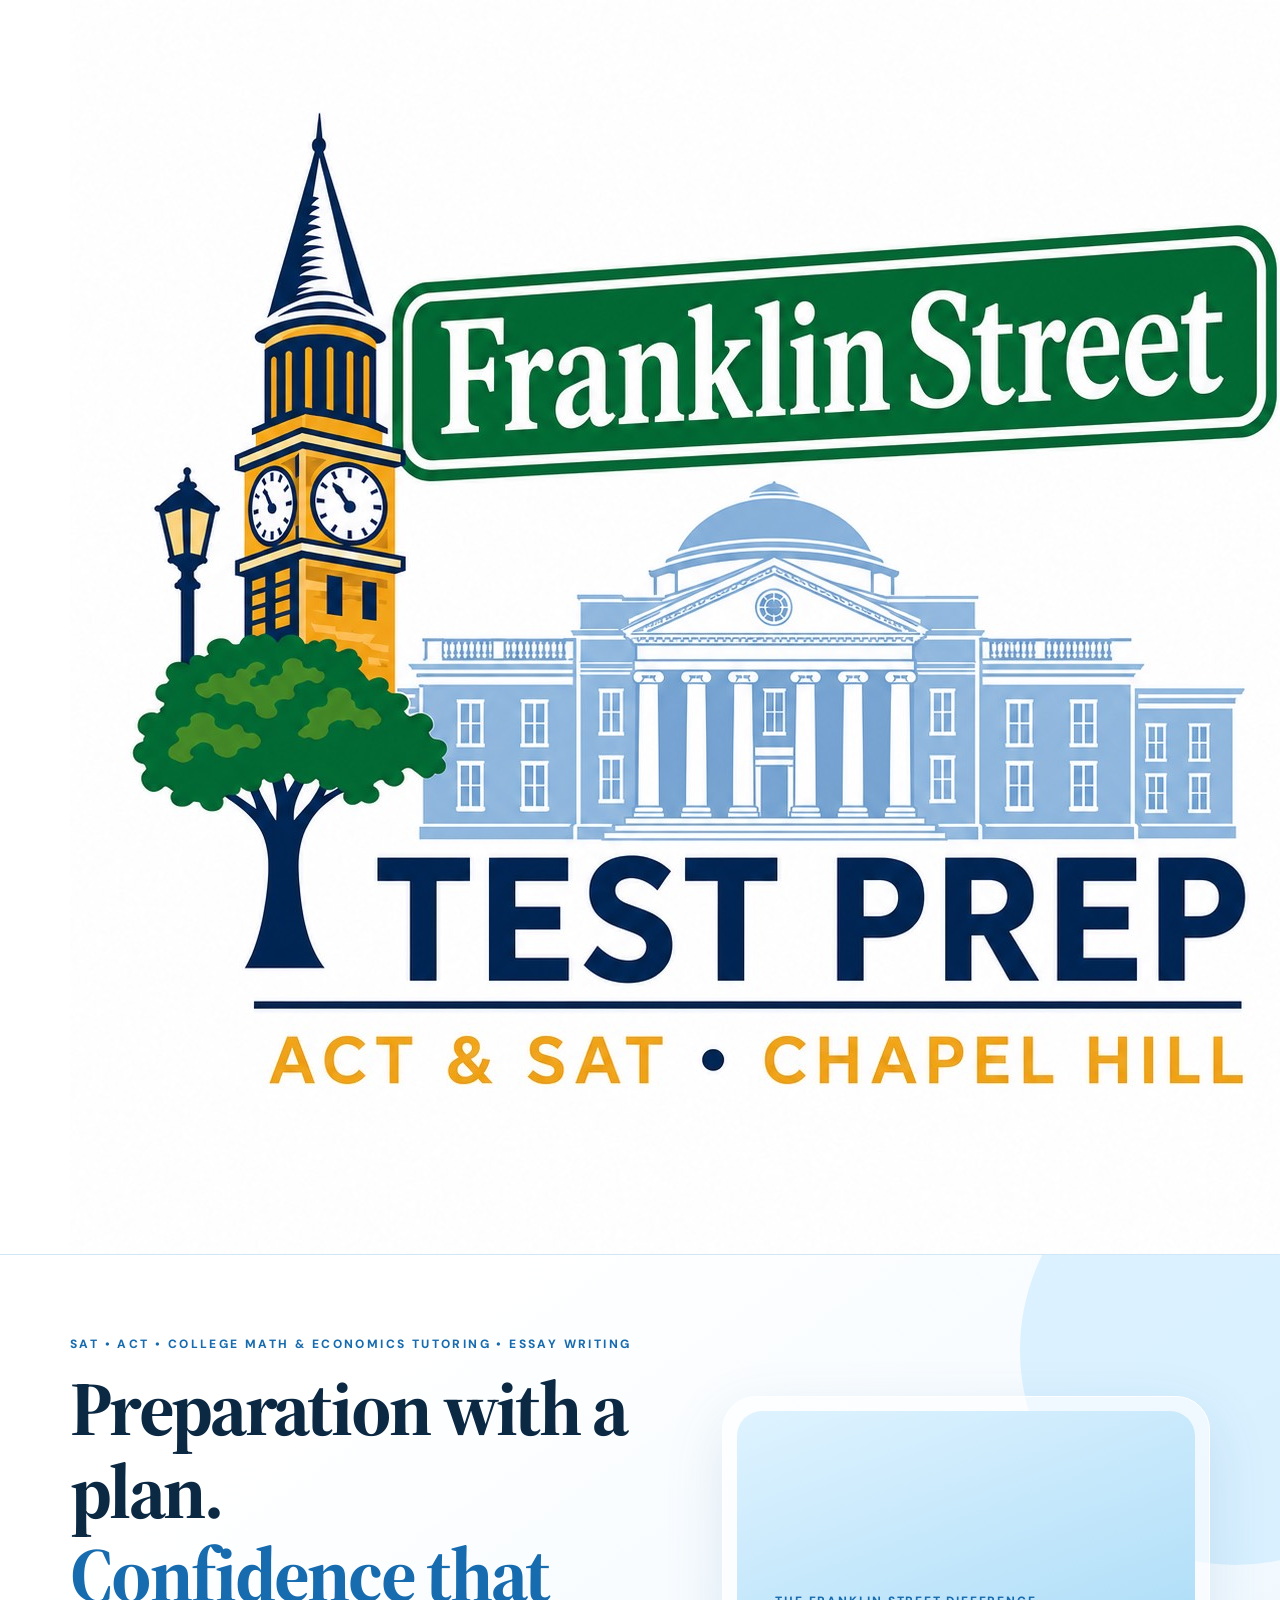
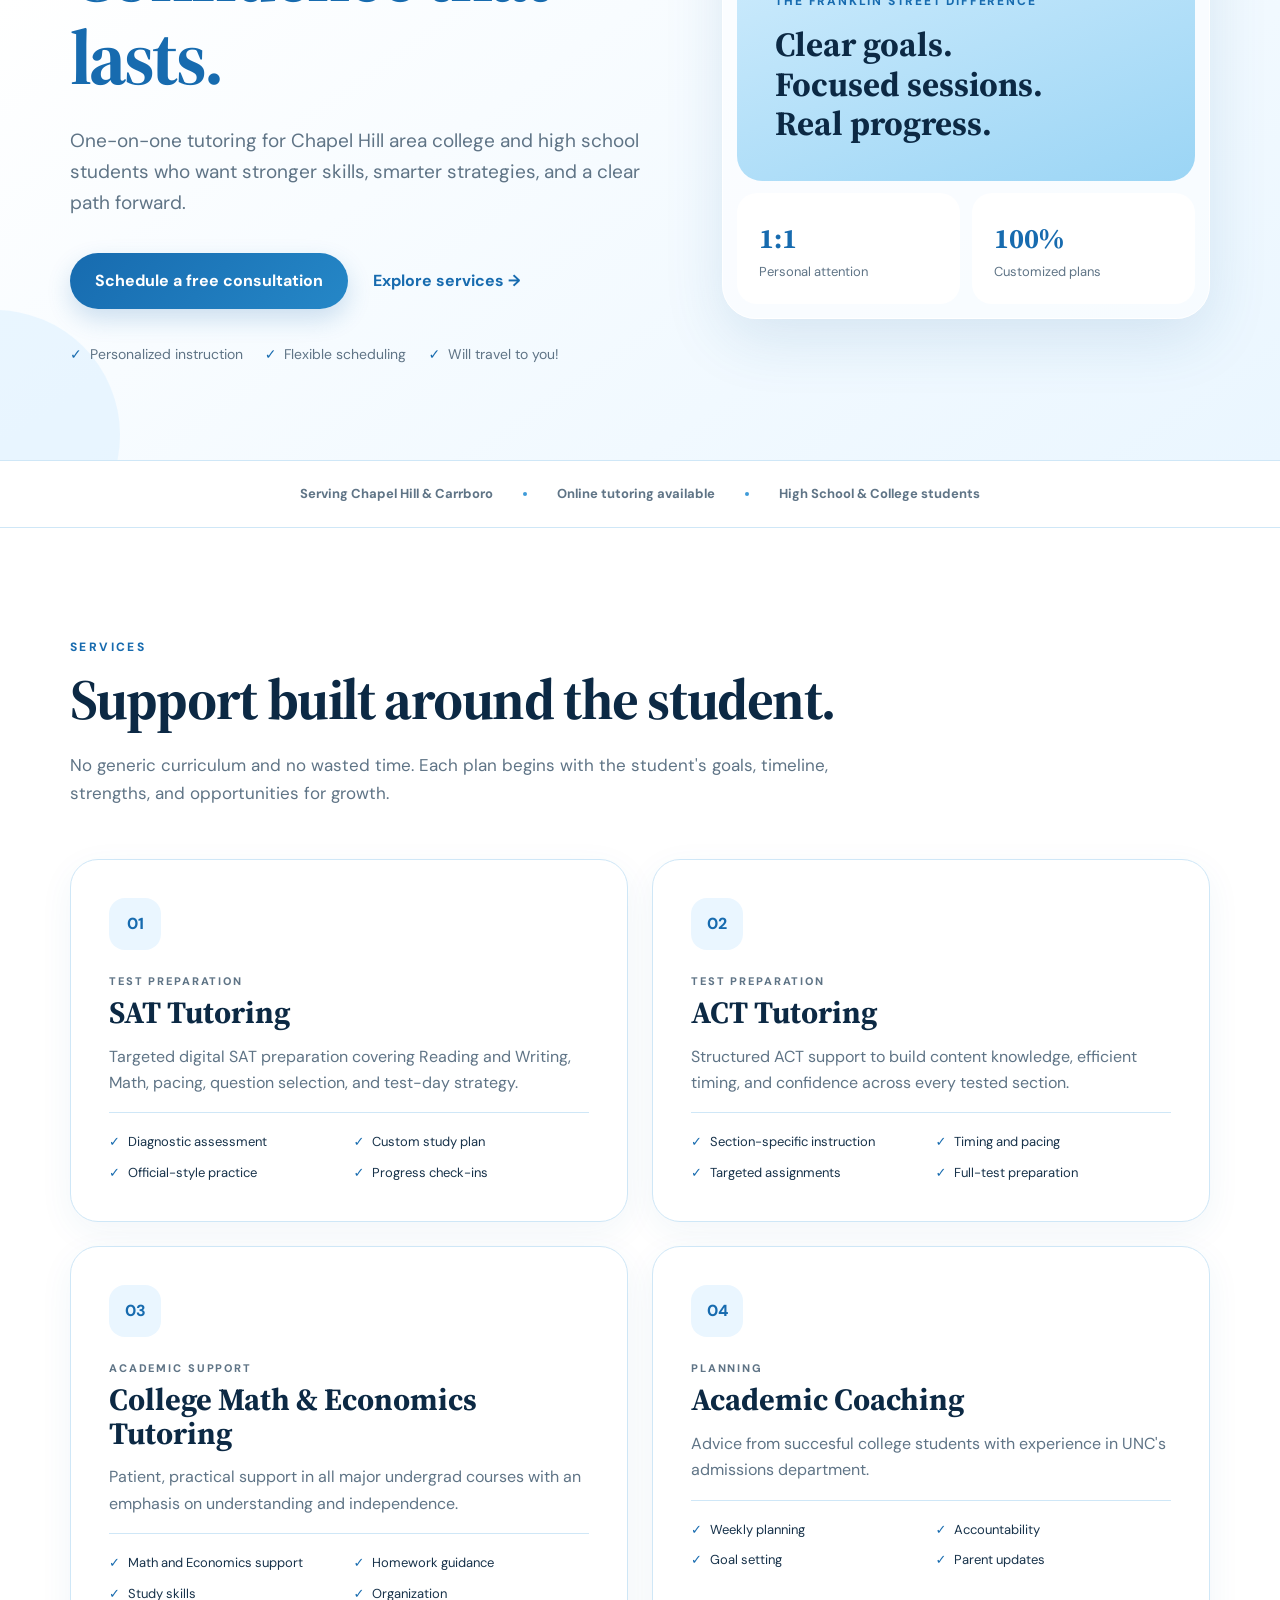
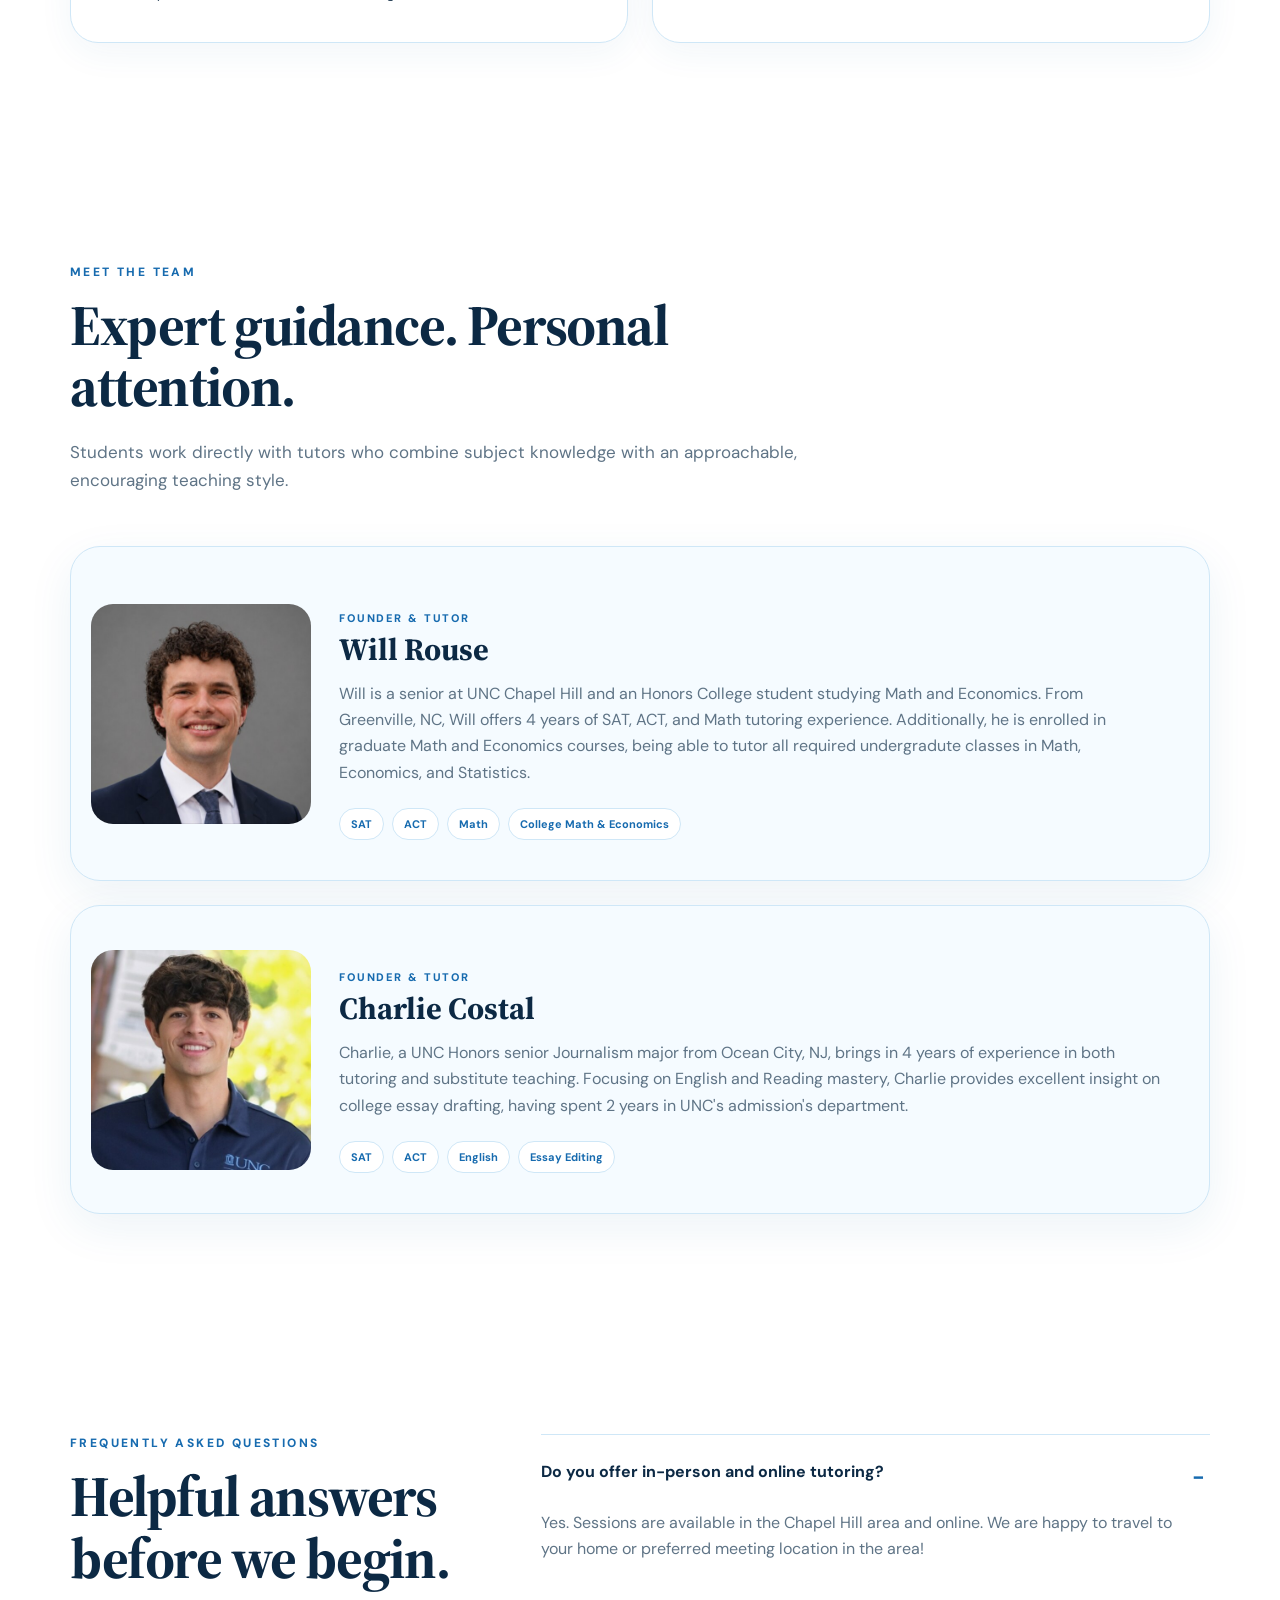
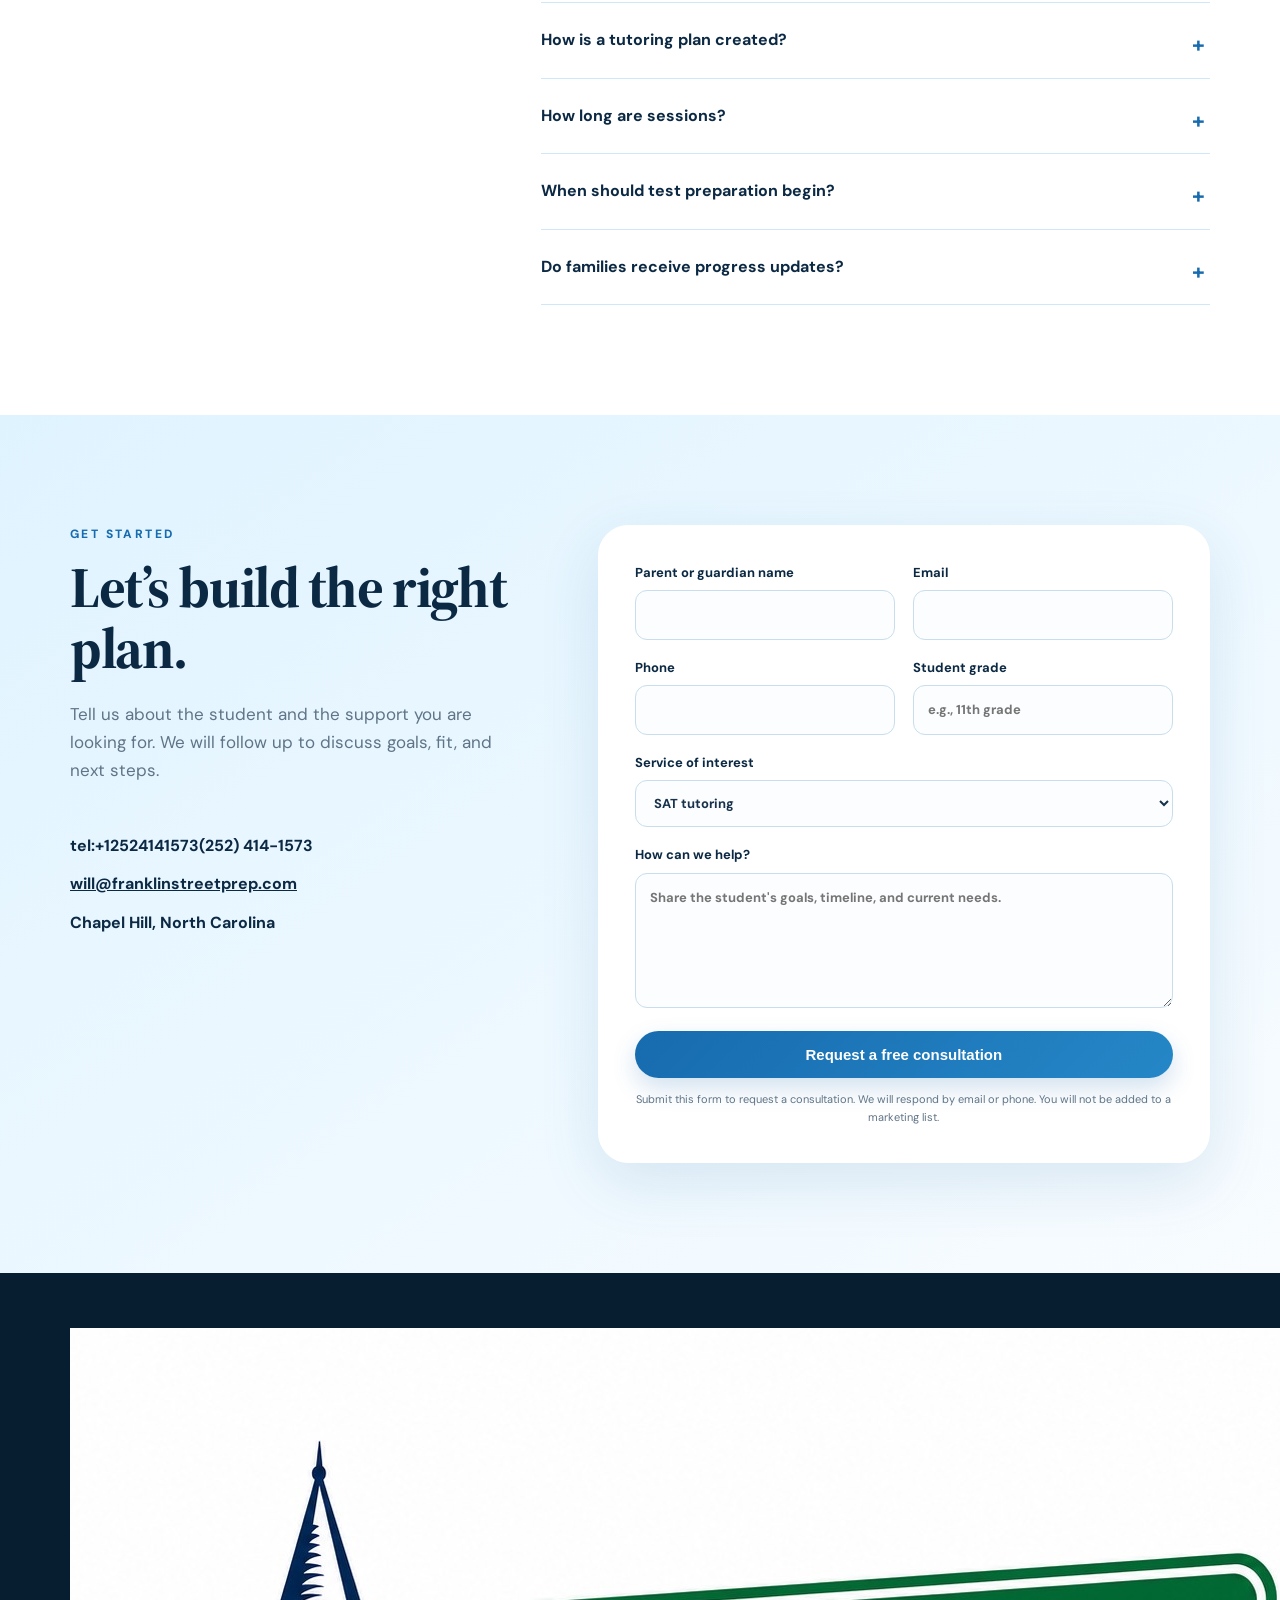
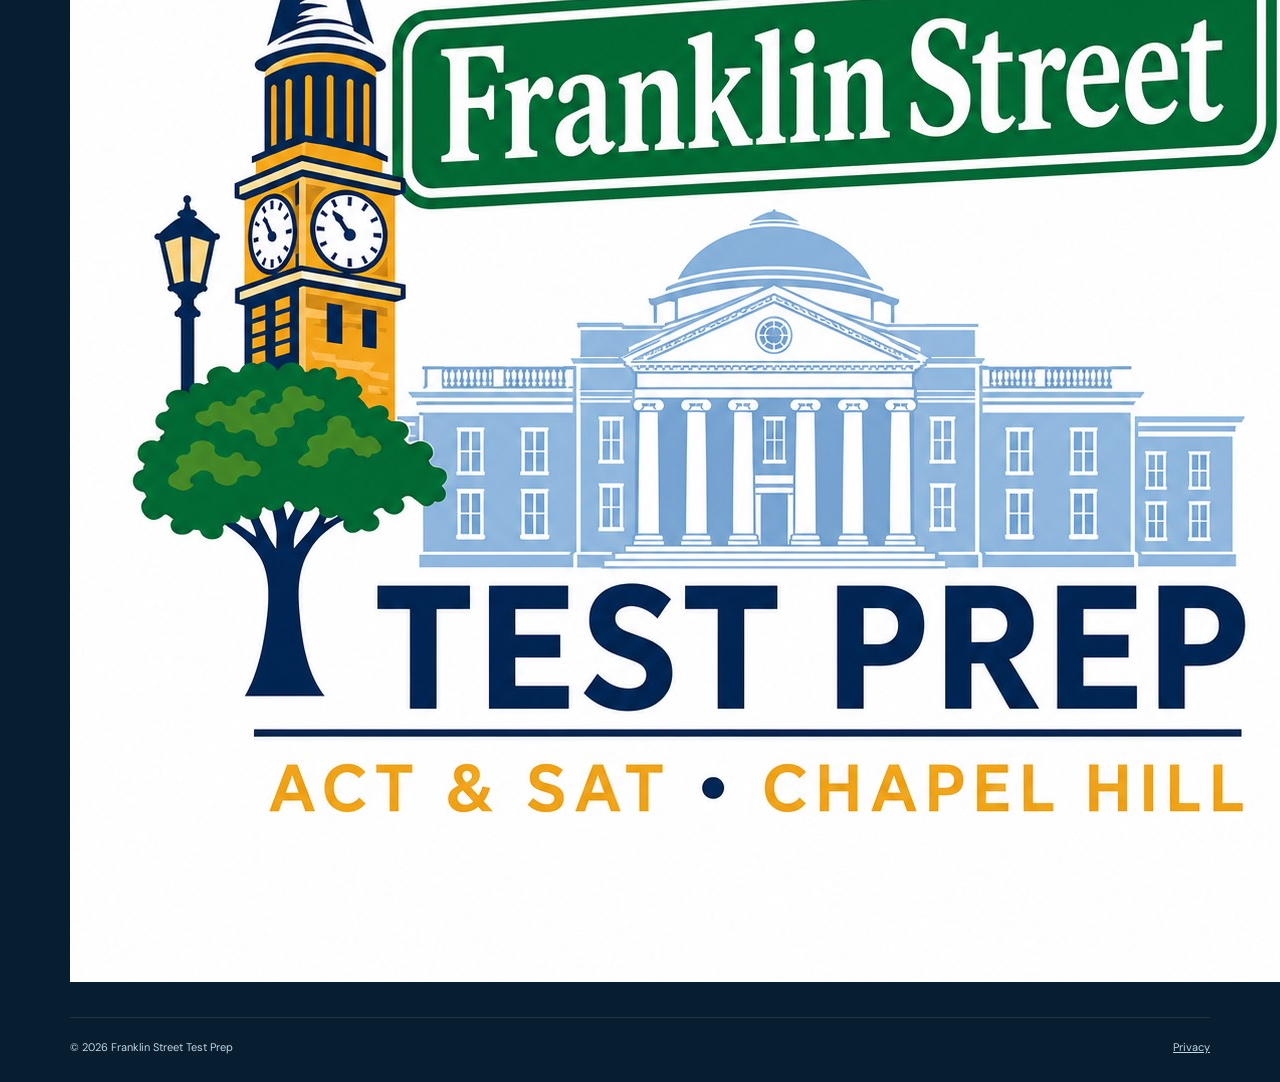
==== commit 962cc02d: "Add files via upload" ====
--- a/index.html
+++ b/index.html
@@ -3,509 +3,190 @@
 <head>
   <meta charset="utf-8">
   <meta name="viewport" content="width=device-width, initial-scale=1">
-
   <title>Franklin Street Test Prep | SAT & ACT Tutoring in Chapel Hill</title>
-
-  <meta
-    name="description"
-    content="Personalized SAT, ACT, and academic tutoring for high school and college students in Chapel Hill, Carrboro, and online."
-  >
-
+  <meta name="description" content="Personalized SAT, ACT, and academic tutoring for high school and college students in Chapel Hill, Carrboro, and online.">
   <meta name="theme-color" content="#eaf6ff">
-
   <meta property="og:title" content="Franklin Street Test Prep">
-  <meta
-    property="og:description"
-    content="Personalized preparation. Clear strategy. Confident students."
-  >
+  <meta property="og:description" content="Personalized preparation. Clear strategy. Confident students.">
   <meta property="og:type" content="website">
   <meta property="og:url" content="https://www.franklinstreetprep.com/">
-
   <link rel="canonical" href="https://www.franklinstreetprep.com/">
-
-  <!-- Favicons -->
-  assets/images/favicon-32x32.png
-  assets/images/favicon-192x192.png
-  assets/images/apple-touch-icon.png
-
+  <link rel="icon" type="image/png" sizes="32x32" href="assets/images/favicon-32x32.png">
+  <link rel="icon" type="image/png" sizes="192x192" href="assets/images/favicon-192x192.png">
+  <link rel="apple-touch-icon" sizes="180x180" href="assets/images/apple-touch-icon.png">
   <link rel="manifest" href="site.webmanifest">
-  assets/styles.css
-
+  <link rel="stylesheet" href="assets/styles.css">
   <script type="application/ld+json">
-    {
-      "@context": "https://schema.org",
-      "@type": "EducationalOrganization",
-      "name": "Franklin Street Test Prep",
-      "url": "https://www.franklinstreetprep.com/",
-      "email": "will@franklinstreetprep.com",
-      "telephone": "+1-252-414-1573",
-      "areaServed": "Chapel Hill, North Carolina",
-      "description": "Personalized SAT, ACT, and academic tutoring."
-    }
+  {"@context":"https://schema.org","@type":"EducationalOrganization","name":"Franklin Street Test Prep","url":"https://www.franklinstreetprep.com/","email":"will@franklinstreetprep.com","telephone":"+1-252-414-1573","areaServed":"Chapel Hill, North Carolina","description":"Personalized , ACT, and academic tutoring."}
   </script>
 </head>
-
 <body>
-  #mainSkip to content</a>
-
+  <a class="skip-link" href="#main">Skip to content</a>
   <header class="site-header" id="top">
     <div class="container nav-wrap">
-      #top
-        assets/images/FSP_Logo.jpg
+      <a class="brand" href="#top" aria-label="Franklin Street Test Prep home">
+        <img class="brand-logo brand-logo-header" src="assets/images/FSP_Logo.jpg" alt="Franklin Street Test Prep">
       </a>
-
-      <button
-        class="menu-button"
-        type="button"
-        aria-label="Open navigation"
-        aria-expanded="false"
-      >
-        <span></span>
-        <span></span>
-        <span></span>
-      </button>
-
+      <button class="menu-button" type="button" aria-label="Open navigation" aria-expanded="false"><span></span><span></span><span></span></button>
       <nav class="nav" aria-label="Main navigation">
-        #servicesServices</a>
-        #teamTeam</a>
-        #faqFAQ</a>
-        #contact
-          Free consultation
-        </a>
+        <a href="#services">Services</a><a href="#team">Team</a><a href="#faq">FAQ</a>
+        <a class="button button-small" href="#contact">Free consultation</a>
       </nav>
     </div>
   </header>
 
   <main id="main">
     <section class="hero">
-      <div class="hero-orb hero-orb-one"></div>
-      <div class="hero-orb hero-orb-two"></div>
-
+      <div class="hero-orb hero-orb-one"></div><div class="hero-orb hero-orb-two"></div>
       <div class="container hero-grid">
         <div class="hero-copy reveal">
-          <p class="eyebrow">
-            SAT • ACT • College Math & Economics Tutoring • Essay Writing
-          </p>
-
-          <h1>
-            Preparation with a plan.<br>
-            <span>Confidence that lasts.</span>
-          </h1>
-
-          <p class="lead">
-            One-on-one tutoring for Chapel Hill area college and high school
-            students who want stronger skills, smarter strategies, and a
-            clear path forward.
-          </p>
-
-          <div class="hero-actions">
-            #contact
-              Schedule a free consultation
-            </a>
-
-            #services
-              Explore services <span>→</span>
-            </a>
-          </div>
-
-          <ul class="trust-list">
-            <li>Personalized instruction</li>
-            <li>Flexible scheduling</li>
-            <li>Will travel to you!</li>
-          </ul>
+          <p class="eyebrow">SAT • ACT • College Math & Economics Tutoring • Essay Writing</p>
+          <h1>Preparation with a plan.<br><span>Confidence that lasts.</span></h1>
+          <p class="lead">One-on-one tutoring for Chapel Hill area college and high school students who want stronger skills, smarter strategies, and a clear path forward.</p>
+          <div class="hero-actions"><a class="button" href="#contact">Schedule a free consultation</a><a class="text-link" href="#services">Explore services <span>→</span></a></div>
+          <ul class="trust-list"><li>Personalized instruction</li><li>Flexible scheduling</li><li>Will travel to you!</li></ul>
         </div>
-
         <aside class="hero-card reveal" aria-label="Tutoring highlights">
-          <div class="score-card">
-            <span class="score-label">
-              The Franklin Street difference
-            </span>
-
-            <strong>
-              Clear goals.<br>
-              Focused sessions.<br>
-              Real progress.
-            </strong>
-          </div>
-
-          <div class="mini-cards">
-            <div>
-              <b>1:1</b>
-              <span>Personal attention</span>
-            </div>
-
-            <div>
-              <b>100%</b>
-              <span>Customized plans</span>
-            </div>
-          </div>
+          <div class="score-card"><span class="score-label">The Franklin Street difference</span><strong>Clear goals.<br>Focused sessions.<br>Real progress.</strong></div>
+          <div class="mini-cards"><div><b>1:1</b><span>Personal attention</span></div><div><b>100%</b><span>Customized plans</span></div></div>
         </aside>
       </div>
     </section>
 
-    <section class="proof-strip" aria-label="Service areas">
-      <div class="container">
-        <span>Serving Chapel Hill & Carrboro</span>
-        <i></i>
-        <span>Online tutoring available</span>
-        <i></i>
-        <span>High School & College students</span>
-      </div>
-    </section>
+    <section class="proof-strip" aria-label="Service areas"><div class="container"><span>Serving Chapel Hill & Carrboro</span><i></i><span>Online tutoring available</span><i></i><span>High School & College students</span></div></section>
 
     <section class="section" id="services">
       <div class="container">
-        <div class="section-heading reveal">
-          <p class="eyebrow">Services</p>
-          <h2>Support built around the student.</h2>
-          <p>
-            No generic curriculum and no wasted time. Each plan begins with
-            the student's goals, timeline, strengths, and opportunities for
-            growth.
-          </p>
-        </div>
-
+        <div class="section-heading reveal"><p class="eyebrow">Services</p><h2>Support built around the student.</h2><p>No generic curriculum and no wasted time. Each plan begins with the student's goals, timeline, strengths, and opportunities for growth.</p></div>
         <div class="service-grid">
-          <article class="service-card reveal">
-            <span class="icon">01</span>
-            <p class="kicker">Test preparation</p>
-            <h3>SAT Tutoring</h3>
-
-            <p>
-              Targeted digital SAT preparation covering Reading and Writing,
-              Math, pacing, question selection, and test-day strategy.
-            </p>
-
-            <ul>
-              <li>Diagnostic assessment</li>
-              <li>Custom study plan</li>
-              <li>Official-style practice</li>
-              <li>Progress check-ins</li>
-            </ul>
-          </article>
-
-          <article class="service-card reveal">
-            <span class="icon">02</span>
-            <p class="kicker">Test preparation</p>
-            <h3>ACT Tutoring</h3>
-
-            <p>
-              Structured ACT support to build content knowledge, efficient
-              timing, and confidence across every tested section.
-            </p>
-
-            <ul>
-              <li>Section-specific instruction</li>
-              <li>Timing and pacing</li>
-              <li>Targeted assignments</li>
-              <li>Full-test preparation</li>
-            </ul>
-          </article>
-
-          <article class="service-card reveal">
-            <span class="icon">03</span>
-            <p class="kicker">Academic support</p>
-            <h3>College Math & Economics Tutoring</h3>
-
-            <p>
-              Patient, practical support in all major undergraduate courses
-              with an emphasis on understanding and independence.
-            </p>
-
-            <ul>
-              <li>Math and Economics support</li>
-              <li>Homework guidance</li>
-              <li>Study skills</li>
-              <li>Organization</li>
-            </ul>
-          </article>
-
-          <article class="service-card reveal">
-            <span class="icon">04</span>
-            <p class="kicker">Planning</p>
-            <h3>Academic Coaching</h3>
-
-            <p>
-              Advice from successful college students with experience in
-              UNC's admissions department.
-            </p>
-
-            <ul>
-              <li>Weekly planning</li>
-              <li>Accountability</li>
-              <li>Goal setting</li>
-              <li>Parent updates</li>
-            </ul>
-          </article>
+          <article class="service-card reveal"><span class="icon">01</span><p class="kicker">Test preparation</p><h3>SAT Tutoring</h3><p>Targeted digital SAT preparation covering Reading and Writing, Math, pacing, question selection, and test-day strategy.</p><ul><li>Diagnostic assessment</li><li>Custom study plan</li><li>Official-style practice</li><li>Progress check-ins</li></ul></article>
+          <article class="service-card reveal"><span class="icon">02</span><p class="kicker">Test preparation</p><h3>ACT Tutoring</h3><p>Structured ACT support to build content knowledge, efficient timing, and confidence across every tested section.</p><ul><li>Section-specific instruction</li><li>Timing and pacing</li><li>Targeted assignments</li><li>Full-test preparation</li></ul></article>
+          <article class="service-card reveal"><span class="icon">03</span><p class="kicker">Academic support</p><h3>College Math & Economics Tutoring</h3><p>Patient, practical support in all major undergrad courses with an emphasis on understanding and independence.</p><ul><li>Math and Economics support</li><li>Homework guidance</li><li>Study skills</li><li>Organization</li></ul></article>
+          <article class="service-card reveal"><span class="icon">04</span><p class="kicker">Planning</p><h3>Academic Coaching</h3><p>Advice from succesful college students with experience in UNC's admissions department.</p><ul><li>Weekly planning</li><li>Accountability</li><li>Goal setting</li><li>Parent updates</li></ul></article>
         </div>
       </div>
     </section>
 
     <section class="section" id="team">
-      <div class="container">
-        <div class="section-heading reveal">
-          <p class="eyebrow">Meet the team</p>
-          <h2>Expert guidance. Personal attention.</h2>
-
-          <p>
-            Students work directly with tutors who combine subject knowledge
-            with an approachable, encouraging teaching style.
-          </p>
-        </div>
-
+      <div class="container"><div class="section-heading reveal"><p class="eyebrow">Meet the team</p><h2>Expert guidance. Personal attention.</h2><p>Students work directly with tutors who combine subject knowledge with an approachable, encouraging teaching style.</p></div>
         <div class="team-grid">
-          <article class="profile reveal">
-            assets/images/will-rouse.jpg
-
-            <div class="profile-copy">
-              <p class="kicker">Founder & Tutor</p>
-              <h3>Will Rouse</h3>
-
-              <p>
-                Will is a senior at UNC Chapel Hill and an Honors College
-                student studying Math and Economics. From Greenville, NC,
-                Will offers four years of SAT, ACT, and Math tutoring
-                experience. Additionally, Will is enrolled in graduate Math
-                and Economics courses and is able to tutor all required
-                undergraduate classes in Math, Economics, and Statistics.
-              </p>
-
-              <div class="tags">
-                <span>SAT</span>
-                <span>ACT</span>
-                <span>Math</span>
-                <span>College Math & Economics</span>
-              </div>
-            </div>
-          </article>
-
-          <article class="profile reveal">
-            assets/images/charles.jpg
-
-            <div class="profile-copy">
-              <p class="kicker">Founder & Tutor</p>
-              <h3>Charlie Costal</h3>
-
-              <p>
-                Charlie, a UNC Honors senior Journalism major from Ocean City,
-                NJ, brings four years of experience in tutoring and substitute
-                teaching. Focusing on English and Reading mastery, Charlie
-                provides excellent insight on college essay drafting, having
-                spent two years in UNC's admissions department.
-              </p>
-
-              <div class="tags">
-                <span>SAT</span>
-                <span>ACT</span>
-                <span>English</span>
-                <span>Essay Editing</span>
-              </div>
-            </div>
-          </article>
+          <article class="profile reveal"><img src="assets/images/will-rouse.jpg" alt="Professional headshot of Will Rouse" width="800" height="800"><div class="profile-copy"><p class="kicker">Founder & Tutor</p><h3>Will Rouse</h3><p>Will is a senior at UNC Chapel Hill and an Honors College student studying Math and Economics. From Greenville, NC, Will offers 4 years of SAT, ACT, and Math tutoring experience. Additionally, he is enrolled in graduate Math and Economics courses, being able to tutor all required undergradute classes in Math, Economics, and Statistics.</p><div class="tags"><span>SAT</span><span>ACT</span><span>Math</span><span>College Math & Economics</span></div></div></article>
+          <article class="profile reveal"><img src="assets/images/charles.jpg" alt="Professional headshot of Charles" width="800" height="800"><div class="profile-copy"><p class="kicker">Founder & Tutor</p><h3>Charlie Costal</h3><p>Charlie, a UNC Honors senior Journalism major from Ocean City, NJ, brings in 4 years of experience in both tutoring and substitute teaching. Focusing on English and Reading mastery, Charlie provides excellent insight on college essay drafting, having spent 2 years in UNC's admission's department.</p><div class="tags"><span>SAT</span><span>ACT</span><span>English</span><span>Essay Editing</span></div></div></article>
         </div>
       </div>
     </section>
 
-    <section class="section faq-section" id="faq">
-      <div class="container faq-grid">
-        <div class="section-heading reveal">
-          <p class="eyebrow">Frequently asked questions</p>
-          <h2>Helpful answers before we begin.</h2>
-        </div>
-
-        <div class="accordion">
-          <details open>
-            <summary>
-              Do you offer in-person and online tutoring?
-            </summary>
-
-            <p>
-              Yes. Sessions are available in the Chapel Hill area and online.
-              We are happy to travel to your home or preferred meeting
-              location in the area!
-            </p>
-          </details>
-
-          <details>
-            <summary>How is a tutoring plan created?</summary>
-
-            <p>
-              We begin with goals, timing, academic history, and available
-              test results. From there, we prioritize the skills and
-              strategies that will have the greatest impact.
-            </p>
-          </details>
-
-          <details>
-            <summary>How long are sessions?</summary>
-
-            <p>
-              Most sessions are 60 or 90 minutes. The recommended format
-              depends on the student's goals and preparation timeline.
-            </p>
-          </details>
-
-          <details>
-            <summary>When should test preparation begin?</summary>
-
-            <p>
-              Generally, as soon as possible. Many students benefit from
-              starting 8–16 weeks before a target test date. A longer runway
-              may be appropriate for larger score goals or busy schedules.
-            </p>
-          </details>
-
-          <details>
-            <summary>Do families receive progress updates?</summary>
-
-            <p>
-              Yes. Families receive concise updates on completed work,
-              progress, and recommended next steps.
-            </p>
-          </details>
-        </div>
-      </div>
-    </section>
+    <section class="section faq-section" id="faq"><div class="container faq-grid"><div class="section-heading reveal"><p class="eyebrow">Frequently asked questions</p><h2>Helpful answers before we begin.</h2></div><div class="accordion">
+      <details open><summary>Do you offer in-person and online tutoring?</summary><p>Yes. Sessions are available in the Chapel Hill area and online. We are happy to travel to your home or preferred meeting location in the area!</p></details>
+      <details><summary>How is a tutoring plan created?</summary><p>We begin with goals, timing, academic history, and available test results. From there, we prioritize the skills and strategies that will have the greatest impact.</p></details>
+      <details><summary>How long are sessions?</summary><p>Most sessions are 60 or 90 minutes. The recommended format depends on the student's goals and preparation timeline.</p></details>
+      <details><summary>When should test preparation begin?</summary><p>Generally, as soon as possible. Many students benefit from starting 8–16 weeks before a target test date. A longer runway may be appropriate for larger score goals or busy schedules.</p></details>
+      <details><summary>Do families receive progress updates?</summary><p>Yes. Families receive concise updates on completed work, progress, and recommended next steps.</p></details>
+    </div></div></section>
 
     <section class="contact" id="contact">
-      <div class="container contact-grid">
-        <div class="contact-copy reveal">
-          <p class="eyebrow">Get started</p>
-          <h2>Let’s build the right plan.</h2>
+  <div class="container contact-grid">
 
-          <p>
-            Tell us about the student and the support you are looking for.
-            We will follow up to discuss goals, fit, and next steps.
-          </p>
+    <div class="contact-copy reveal">
+      <p class="eyebrow">Get started</p>
+      <h2>Let’s build the right plan.</h2>
+      <p>
+        Tell us about the student and the support you are looking for.
+        We will follow up to discuss goals, fit, and next steps.
+      </p>
 
-          <ul>
-            <li>
-              tel:+12524141573(252) 414-1573</a>
-            </li>
+      <ul>
+        <li>tel:+12524141573(252) 414-1573</a></li>
+        <li>
+          <a href="mailto:will@franklinstreetprep.com">
+            will@franklinstreetprep.com
+          </a>
+        </li>
+        <li>Chapel Hill, North Carolina</li>
+      </ul>
+    </div>
 
-            <li>
-              <a href="mailto:will@franklinstreetprep.com">
-                will@franklinstreetprep.com
-              </a>
-            </li>
+    <form
+      class="contact-form reveal"
+      action="https://formsubmit.co/e83834aebd66ed4a76768d8f901516e4"
+      method="POST"
+    >
+      <input
+        type="hidden"
+        name="_subject"
+        value="New Franklin Street Test Prep inquiry"
+      >
 
-            <li>Chapel Hill, North Carolina</li>
-          </ul>
-        </div>
+      <input type="hidden" name="_captcha" value="false">
 
-        <form
-          class="contact-form reveal"
-          action="https://formsubmit.co/e83834aebd66ed4a76768d8f901516e4"
-          method="POST"
-        >
-          <input
-            type="hidden"
-            name="_subject"
-            value="New Franklin Street Test Prep inquiry"
-          >
+      <input
+        type="text"
+        name="_honey"
+        class="hidden-field"
+        tabindex="-1"
+        autocomplete="off"
+      >
 
-          <input type="hidden" name="_captcha" value="false">
+      <div class="form-row">
+        <label>
+          Parent or guardian name
+          <input name="name" required autocomplete="name">
+        </label>
 
-          <input
-            type="text"
-            name="_honey"
-            class="hidden-field"
-            tabindex="-1"
-            autocomplete="off"
-          >
+        <label>
+          Email
+          <input type="email" name="email" required autocomplete="email">
+        </label>
+      </div>
 
-          <div class="form-row">
-            <label>
-              Parent or guardian name
-              <input name="name" required autocomplete="name">
-            </label>
+      <div class="form-row">
+        <label>
+          Phone
+          <input type="tel" name="phone" autocomplete="tel">
+        </label>
 
-            <label>
-              Email
-              <input
-                type="email"
-                name="email"
-                required
-                autocomplete="email"
-              >
-            </label>
-          </div>
+        <label>
+          Student grade
+          <input name="grade" placeholder="e.g., 11th grade">
+        </label>
+      </div>
 
-          <div class="form-row">
-            <label>
-              Phone
-              <input type="tel" name="phone" autocomplete="tel">
-            </label>
+      <label>
+        Service of interest
+        <select name="service">
+          <option>SAT tutoring</option>
+          <option>ACT tutoring</option>
+          <option>Academic tutoring</option>
+          <option>Academic coaching</option>
+          <option>Not sure yet</option>
+        </select>
+      </label>
 
-            <label>
-              Student grade
-              <input name="grade" placeholder="e.g., 11th grade">
-            </label>
-          </div>
+      <label>
+        How can we help?
+        <textarea
+          name="message"
+          rows="5"
+          required
+          placeholder="Share the student's goals, timeline, and current needs."
+        ></textarea>
+      </label>
 
-          <label>
-            Service of interest
+      <button class="button" type="submit">
+        Request a free consultation
+      </button>
 
-            <select name="service">
-              <option>SAT tutoring</option>
-              <option>ACT tutoring</option>
-              <option>Academic tutoring</option>
-              <option>Academic coaching</option>
-              <option>Not sure yet</option>
-            </select>
-          </label>
+      <p class="form-note">
+        Submit this form to request a consultation. We will respond by email
+        or phone. You will not be added to a marketing list.
+      </p>
+    </form>
 
-          <label>
-            How can we help?
-
-            <textarea
-              name="message"
-              rows="5"
-              required
-              placeholder="Share the student's goals, timeline, and current needs."
-            ></textarea>
-          </label>
-
-          <button class="button" type="submit">
-            Request a free consultation
-          </button>
-
-          <p class="form-note">
-            Submit this form to request a consultation. We will respond by
-            email or phone. You will not be added to a marketing list.
-          </p>
-        </form>
-      </div>
-    </section>
+  </div>
+</section>
   </main>
 
-  <footer>
-    <div class="container footer-grid">
-      #top
-        assets/images/FSP_Logo.jpg
-      </a>
-
-      <p>
-        Personalized SAT, ACT, and academic tutoring in Chapel Hill, NC.
-      </p>
-
-      <div>
-        tel:+12524141573(252) 414-1573</a>
-        <a href="mailto:will@franklinstreetprep.com">
-          will@franklinstreetprep.com
-        </a>
-      </div>
-    </div>
-
-    <div class="container legal">
-      <span>
-        © <span id="year"></span> Franklin Street Test Prep
-      </span>
-
-      <a href="privacy.html">Privacy</a>
-    </div>
-  </footer>
-
-  assets/script.jsscript>
+  <footer><div class="container footer-grid"><a class="brand brand-light" href="#top" aria-label="Franklin Street Test Prep home"><img class="brand-logo brand-logo-footer" src="assets/images/FSP_Logo.jpg" alt="Franklin Street Test Prep"></a><p>Personalized SAT, ACT, and academic tutoring in Chapel Hill, NC.</p><div><a href="tel:+12524141573">(252) 414-1573</a><a href="mailto:will@franklinstreetprep.com">will@franklinstreetprep.com</a></div></div><div class="container legal"><span>© <span id="year"></span> Franklin Street Test Prep</span><a href="privacy.html">Privacy</a></div></footer>
+  <script src="assets/script.js"></script>
 </body>
 </html>
--- a/assets/styles.css
+++ b/assets/styles.css
@@ -0,0 +1,160 @@
+@import url('https://fonts.googleapis.com/css2?family=DM+Sans:wght@400;500;600;700&family=Source+Serif+4:opsz,wght@8..60,600;8..60,700&display=swap');
+
+:root {
+  --navy: #0c2944;
+  --blue: #176baf;
+  --blue-light: #3f9bd8;
+  --sky: #eaf6ff;
+  --sky-light: #f5fbff;
+  --line: #cfe7f7;
+  --text: #17324a;
+  --muted: #5f7486;
+  --white: #ffffff;
+  --shadow: 0 20px 60px rgba(28, 102, 155, 0.13);
+}
+
+* { box-sizing: border-box; }
+html { scroll-behavior: smooth; }
+body { margin: 0; color: var(--text); background: var(--white); font-family: 'DM Sans', system-ui, sans-serif; line-height: 1.65; }
+h1, h2, h3, p { margin-top: 0; }
+h1, h2, h3 { color: var(--navy); font-family: 'Source Serif 4', Georgia, serif; line-height: 1.08; }
+a { color: inherit; }
+.container { width: min(1140px, calc(100% - 40px)); margin: auto; }
+.skip-link { position: fixed; top: -100px; left: 16px; z-index: 1000; padding: 12px; background: white; }
+.skip-link:focus { top: 16px; }
+
+.site-header { position: sticky; top: 0; z-index: 100; border-bottom: 1px solid var(--line); background: rgba(255,255,255,.92); backdrop-filter: blur(16px); }
+.nav-wrap { min-height: 82px; display: flex; align-items: center; justify-content: space-between; }
+.brand { display: inline-flex; align-items: center; gap: 12px; text-decoration: none; line-height: 1; }
+.brand-mark { width: 43px; height: 43px; display: grid; place-items: center; border-radius: 13px; color: white; background: linear-gradient(135deg, var(--blue), var(--blue-light)); font-family: 'Source Serif 4', serif; font-weight: 700; }
+.brand strong, .brand small { display: block; }
+.brand strong { font-size: 18px; }
+.brand small { margin-top: 5px; color: var(--blue); font-size: 10px; font-weight: 700; letter-spacing: .24em; text-transform: uppercase; }
+.nav { display: flex; align-items: center; gap: 27px; }
+.nav > a { font-size: 14px; font-weight: 600; text-decoration: none; }
+.menu-button { display: none; border: 0; background: none; }
+.menu-button span { display: block; width: 24px; height: 2px; margin: 5px; background: var(--navy); }
+
+.button { display: inline-flex; align-items: center; justify-content: center; padding: 15px 25px; border: 0; border-radius: 999px; color: white; background: linear-gradient(135deg, var(--blue), #2587c7); box-shadow: 0 10px 25px rgba(23,107,175,.2); font-weight: 700; text-decoration: none; cursor: pointer; transition: .2s; }
+.button:hover { transform: translateY(-2px); box-shadow: 0 14px 32px rgba(23,107,175,.28); }
+.button-small { padding: 11px 18px !important; color: white !important; }
+
+.hero { position: relative; overflow: hidden; background: linear-gradient(145deg, white 20%, var(--sky) 100%); }
+.hero-grid { position: relative; min-height: 690px; display: grid; grid-template-columns: 1.08fr .92fr; gap: 80px; align-items: center; padding-top: 80px; padding-bottom: 80px; }
+.hero-orb { position: absolute; border-radius: 50%; opacity: .5; }
+.hero-orb-one { width: 430px; height: 430px; top: -120px; right: -170px; background: #bfe7ff; }
+.hero-orb-two { width: 250px; height: 250px; bottom: -100px; left: -130px; background: #d9f0ff; }
+.eyebrow { color: var(--blue); font-size: 12px; font-weight: 800; letter-spacing: .2em; text-transform: uppercase; }
+.hero h1 { margin-bottom: 26px; font-size: clamp(50px, 6vw, 78px); letter-spacing: -.035em; }
+.hero h1 span { color: var(--blue); }
+.lead { max-width: 650px; color: var(--muted); font-size: 19px; }
+.hero-actions { display: flex; align-items: center; gap: 25px; margin: 34px 0; }
+.text-link { color: var(--blue); font-weight: 700; text-decoration: none; }
+.trust-list { display: flex; flex-wrap: wrap; gap: 22px; padding: 0; color: var(--muted); list-style: none; font-size: 14px; }
+.trust-list li::before { content: '✓'; margin-right: 8px; color: var(--blue); font-weight: 800; }
+.hero-card { padding: 14px; border: 1px solid white; border-radius: 34px; background: rgba(255,255,255,.58); box-shadow: var(--shadow); }
+.score-card { position: relative; min-height: 370px; display: flex; flex-direction: column; justify-content: flex-end; overflow: hidden; padding: 38px; border-radius: 25px; background: linear-gradient(160deg, #dff3ff, #9bd5f5); }
+.score-label { color: var(--blue); font-size: 12px; font-weight: 800; letter-spacing: .15em; text-transform: uppercase; }
+.score-card strong { margin-top: 14px; color: var(--navy); font-family: 'Source Serif 4', serif; font-size: 34px; line-height: 1.15; }
+.mini-cards { display: grid; grid-template-columns: 1fr 1fr; gap: 12px; margin-top: 12px; }
+.mini-cards div { padding: 22px; border-radius: 20px; background: white; }
+.mini-cards b, .mini-cards span { display: block; }
+.mini-cards b { color: var(--blue); font-family: 'Source Serif 4', serif; font-size: 28px; }
+.mini-cards span { color: var(--muted); font-size: 13px; }
+
+.proof-strip { border-top: 1px solid var(--line); border-bottom: 1px solid var(--line); background: white; }
+.proof-strip .container { display: flex; align-items: center; justify-content: center; gap: 30px; padding: 22px 0; color: var(--muted); font-size: 13px; font-weight: 700; }
+.proof-strip i { width: 4px; height: 4px; border-radius: 50%; background: var(--blue-light); }
+.section { padding: 110px 0; }
+.section-heading { max-width: 780px; margin-bottom: 52px; }
+.section-heading h2, .contact h2 { margin-bottom: 20px; font-size: clamp(38px, 5vw, 57px); letter-spacing: -.025em; }
+.section-heading > p:last-child { color: var(--muted); font-size: 17px; }
+.service-grid { display: grid; grid-template-columns: repeat(2, 1fr); gap: 24px; }
+.service-card { padding: 38px; border: 1px solid var(--line); border-radius: 28px; background: white; box-shadow: 0 10px 35px rgba(28,102,155,.06); transition: .25s; }
+.service-card:hover { transform: translateY(-5px); box-shadow: var(--shadow); }
+.icon { width: 52px; height: 52px; display: grid; place-items: center; border-radius: 16px; color: var(--blue); background: var(--sky); font-weight: 800; }
+.kicker { margin: 22px 0 6px; color: var(--blue); font-size: 11px; font-weight: 800; letter-spacing: .17em; text-transform: uppercase; }
+.service-card h3, .profile h3 { margin-bottom: 14px; font-size: 31px; }
+.service-card > p { color: var(--muted); }
+.service-card ul { display: grid; grid-template-columns: 1fr 1fr; gap: 9px; padding: 18px 0 0; margin: 0; border-top: 1px solid var(--line); list-style: none; font-size: 13px; }
+.service-card li::before { content: '✓'; margin-right: 8px; color: var(--blue); font-weight: 800; }
+
+.team-grid { display: grid; grid-template-columns: 1fr; gap: 24px; }
+.profile { display: grid; grid-template-columns: 220px 1fr; align-items: center; overflow: hidden; padding: 20px; border: 1px solid var(--line); border-radius: 30px; background: var(--sky-light); box-shadow: 0 14px 45px rgba(28,102,155,.08); }
+.profile img { display: block; width: 220px; height: 220px; border-radius: 22px; object-fit: cover; }
+.profile-copy { padding: 20px 28px; }
+.profile-copy > p:not(.kicker) { color: var(--muted); }
+.tags { display: flex; flex-wrap: wrap; gap: 8px; margin-top: 22px; }
+.tags span { padding: 6px 11px; border: 1px solid var(--line); border-radius: 99px; color: var(--blue); background: white; font-size: 11px; font-weight: 700; }
+
+.faq-grid { display: grid; grid-template-columns: .75fr 1.25fr; gap: 70px; }
+.accordion { border-top: 1px solid var(--line); }
+details { border-bottom: 1px solid var(--line); }
+summary { position: relative; padding: 24px 35px 24px 0; color: var(--navy); font-weight: 700; list-style: none; cursor: pointer; }
+summary::after { content: '+'; position: absolute; right: 5px; color: var(--blue); font-size: 22px; }
+details[open] summary::after { content: '−'; }
+details p { padding: 0 35px 24px 0; color: var(--muted); }
+
+.contact { padding: 110px 0; background: linear-gradient(145deg, #dff3ff, #f8fcff); }
+.contact-grid { display: grid; grid-template-columns: .85fr 1.15fr; gap: 75px; }
+.contact-copy > p:not(.eyebrow) { color: var(--muted); font-size: 17px; }
+.contact-copy ul { padding: 20px 0; list-style: none; }
+.contact-copy li { margin: 12px 0; color: var(--navy); font-weight: 700; }
+.contact-form { padding: 36px; border: 1px solid white; border-radius: 30px; background: white; box-shadow: var(--shadow); }
+.form-row { display: grid; grid-template-columns: 1fr 1fr; gap: 18px; }
+label { display: block; margin-bottom: 17px; color: var(--navy); font-size: 13px; font-weight: 700; }
+input, select, textarea { width: 100%; margin-top: 7px; padding: 13px 14px; border: 1px solid #c8deed; border-radius: 12px; color: var(--text); background: #fbfdff; font: inherit; outline: none; }
+input:focus, select:focus, textarea:focus { border-color: var(--blue-light); box-shadow: 0 0 0 3px rgba(63,155,216,.12); }
+textarea { resize: vertical; }
+.contact-form .button { width: 100%; font-size: 15px; }
+.form-note { margin: 12px 0 0; color: var(--muted); text-align: center; font-size: 11px; }
+.hidden-field { position: absolute; left: -9999px; }
+
+footer { padding: 55px 0 25px; color: #c3d6e4; background: #071d30; }
+.footer-grid { display: grid; grid-template-columns: 1.1fr 1fr 1fr; gap: 35px; align-items: start; }
+.brand-light strong { color: white; }
+.brand-light small { color: #7bc9fc; }
+.footer-grid p, .footer-grid > div a { font-size: 13px; }
+.footer-grid > div a { display: block; margin-bottom: 8px; text-decoration: none; }
+.legal { display: flex; justify-content: space-between; margin-top: 35px; padding-top: 20px; border-top: 1px solid rgba(255,255,255,.1); font-size: 11px; }
+.reveal { opacity: 0; transform: translateY(18px); transition: opacity .65s, transform .65s; }
+.reveal.visible { opacity: 1; transform: none; }
+
+@media (prefers-reduced-motion: reduce) {
+  html { scroll-behavior: auto; }
+  .reveal { opacity: 1; transform: none; transition: none; }
+  .button:hover { transform: none; }
+}
+
+@media (max-width: 850px) {
+  .menu-button { display: block; }
+  .nav { position: absolute; top: 82px; left: 0; right: 0; display: none; flex-direction: column; align-items: stretch; padding: 20px; border-bottom: 1px solid var(--line); background: white; }
+  .nav.open { display: flex; }
+  .hero-grid, .faq-grid, .contact-grid { grid-template-columns: 1fr; }
+  .hero-grid { min-height: auto; gap: 45px; }
+  .hero-card { max-width: 560px; }
+  .profile { grid-template-columns: 180px 1fr; }
+  .profile img { width: 180px; height: 180px; }
+  .footer-grid, .service-grid { grid-template-columns: 1fr; }
+  .section { padding: 80px 0; }
+}
+
+@media (max-width: 560px) {
+  .container { width: min(100% - 28px, 1140px); }
+  .hero-grid { padding-top: 60px; padding-bottom: 60px; }
+  .hero-actions { align-items: flex-start; flex-direction: column; }
+  .trust-list { display: block; }
+  .trust-list li { margin: 8px 0; }
+  .proof-strip .container { align-items: flex-start; flex-direction: column; gap: 5px; }
+  .proof-strip i { display: none; }
+  .service-card { padding: 28px; }
+  .service-card ul, .form-row { grid-template-columns: 1fr; }
+  .profile { grid-template-columns: 1fr; padding: 16px; }
+  .profile img { width: 150px; height: 150px; margin: 0 auto; }
+  .profile-copy { padding: 18px 8px 8px; text-align: center; }
+  .tags { justify-content: center; }
+  .contact-form { padding: 25px; }
+  .section { padding: 70px 0; }
+  .contact { padding: 75px 0; }
+  .legal { flex-direction: column; gap: 15px; }
+}
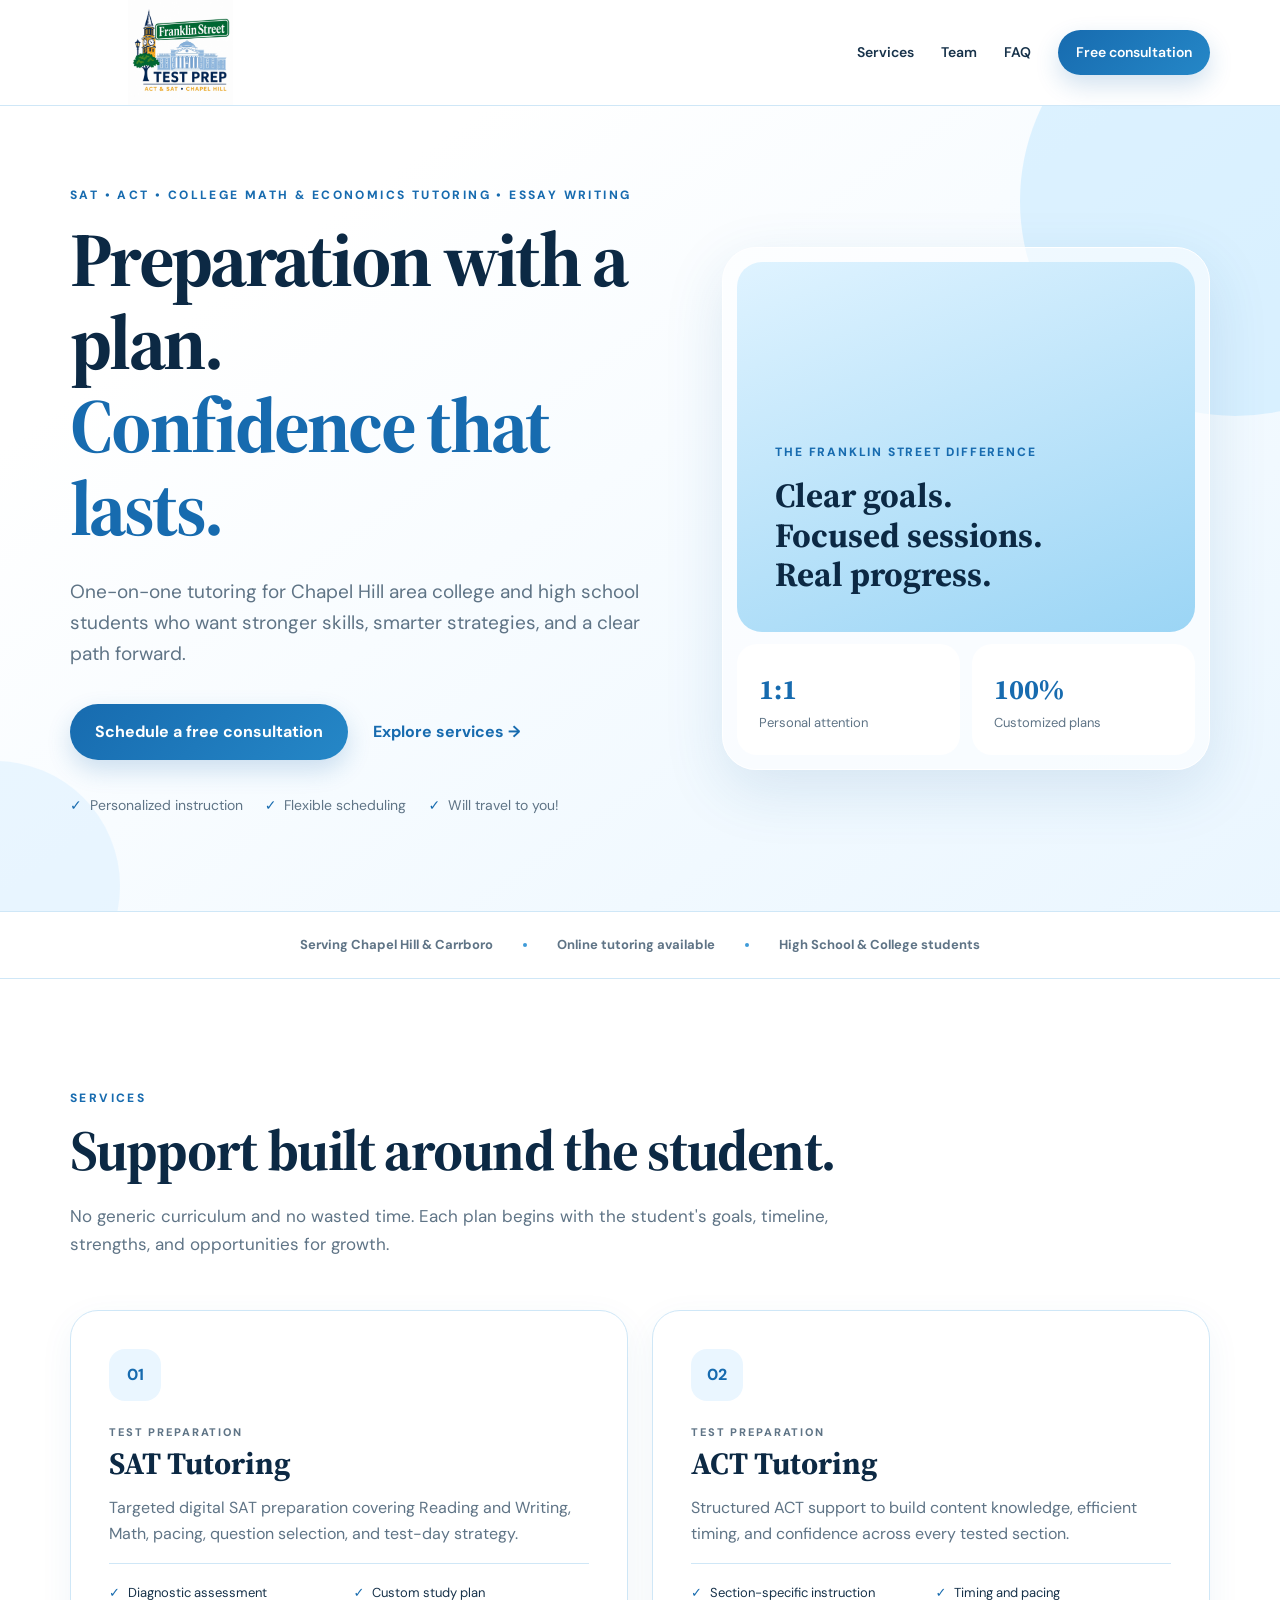
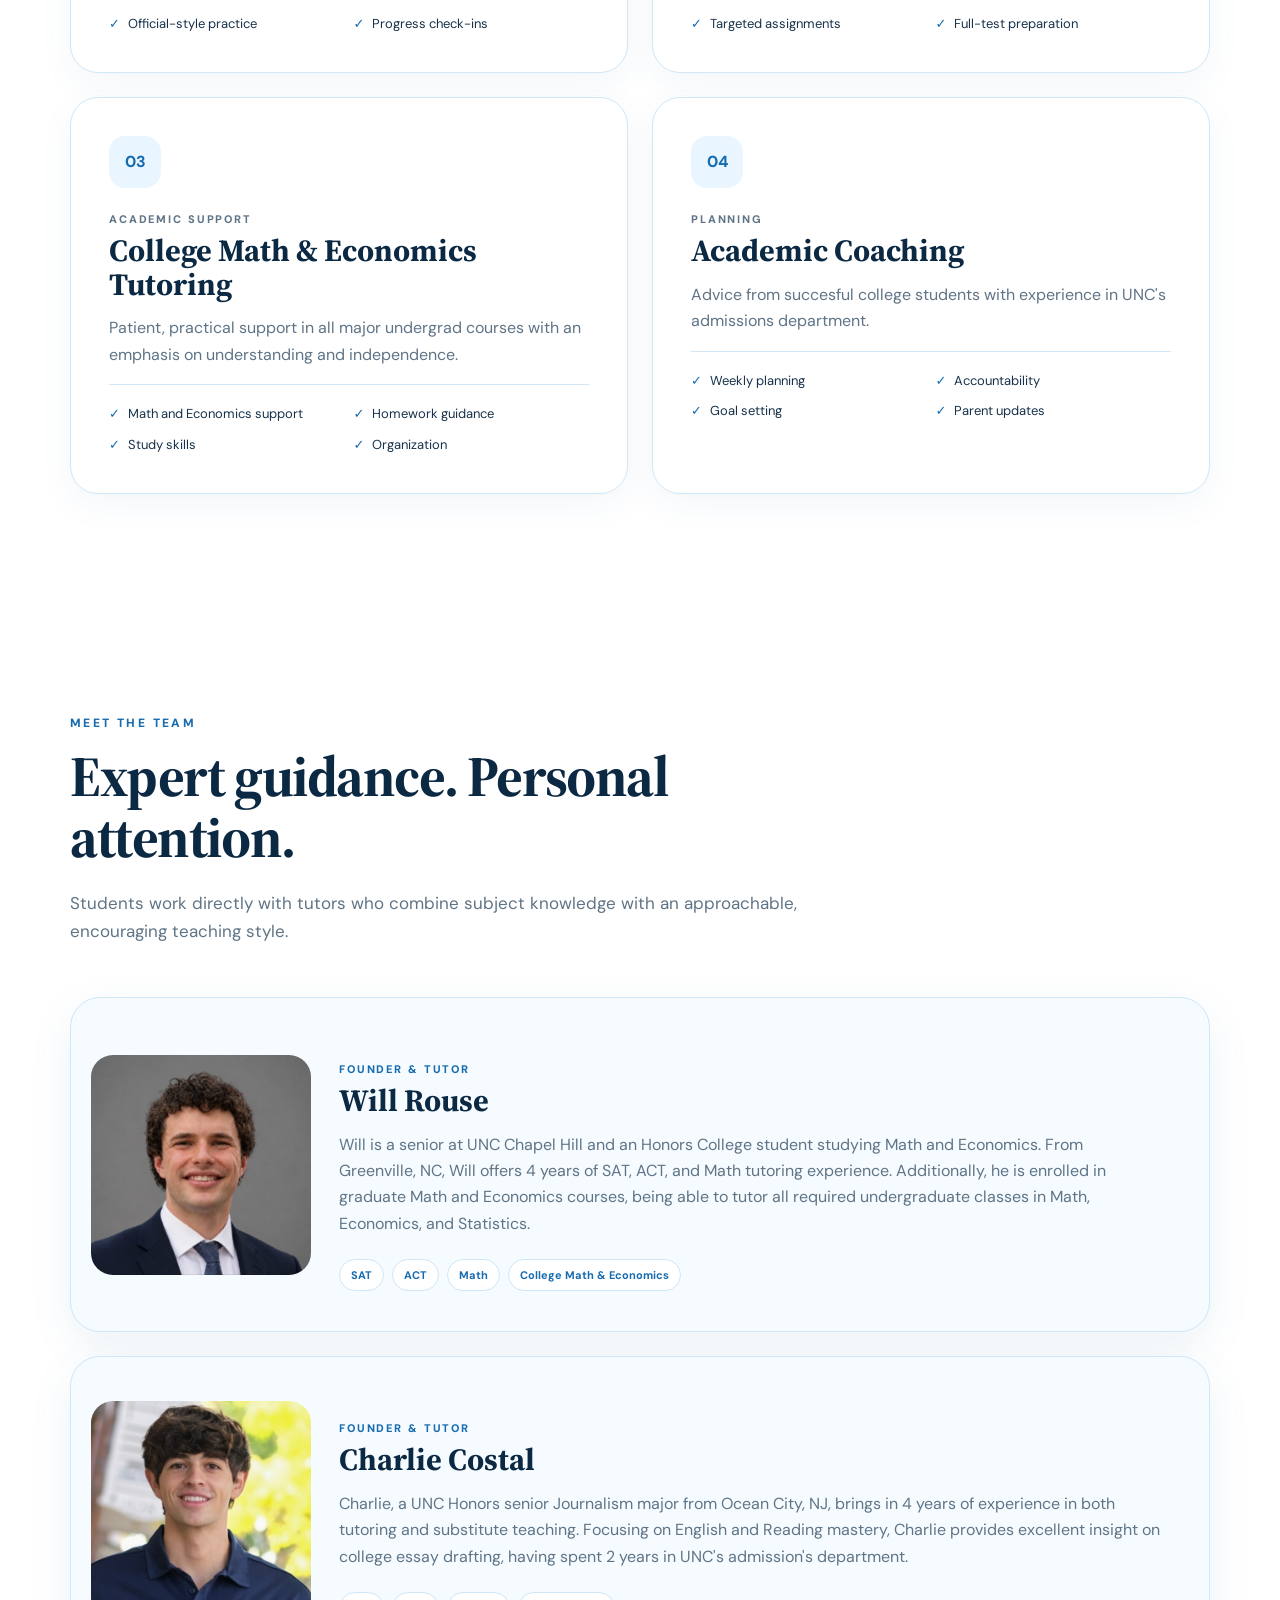
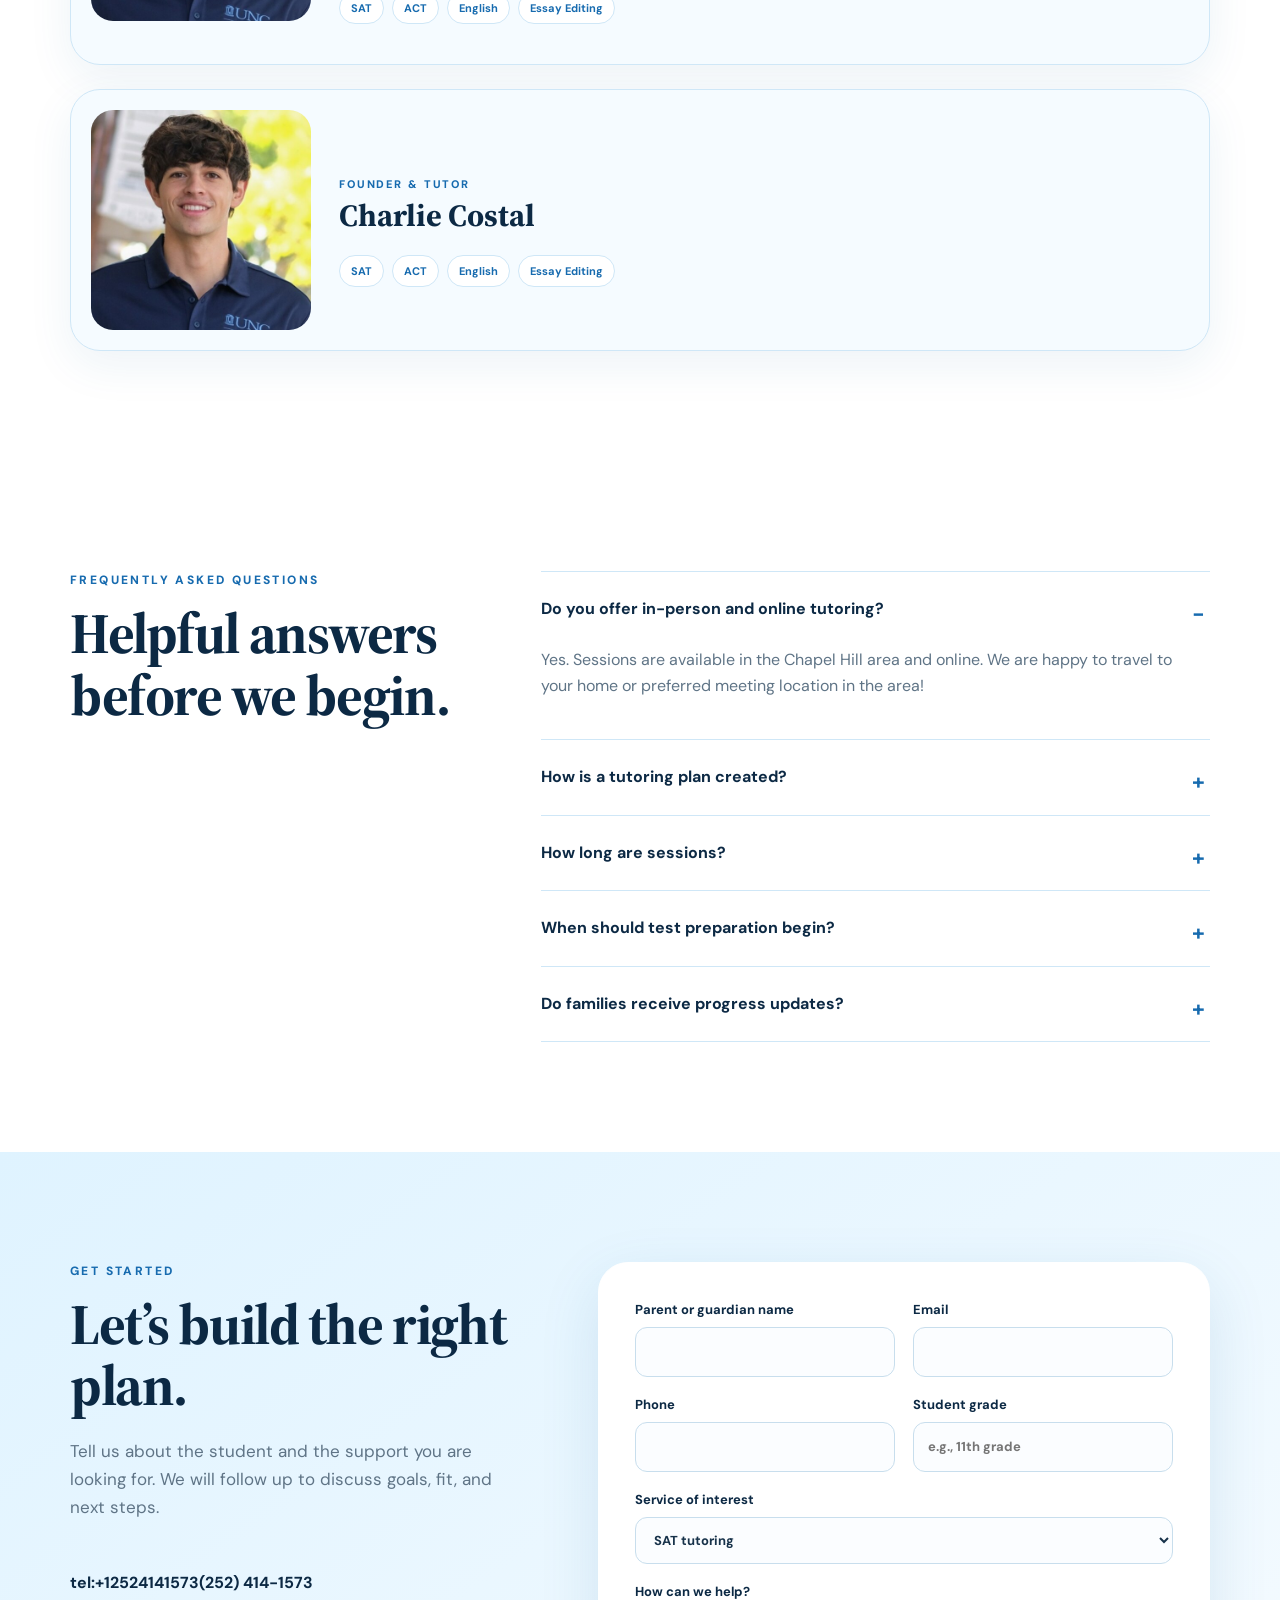
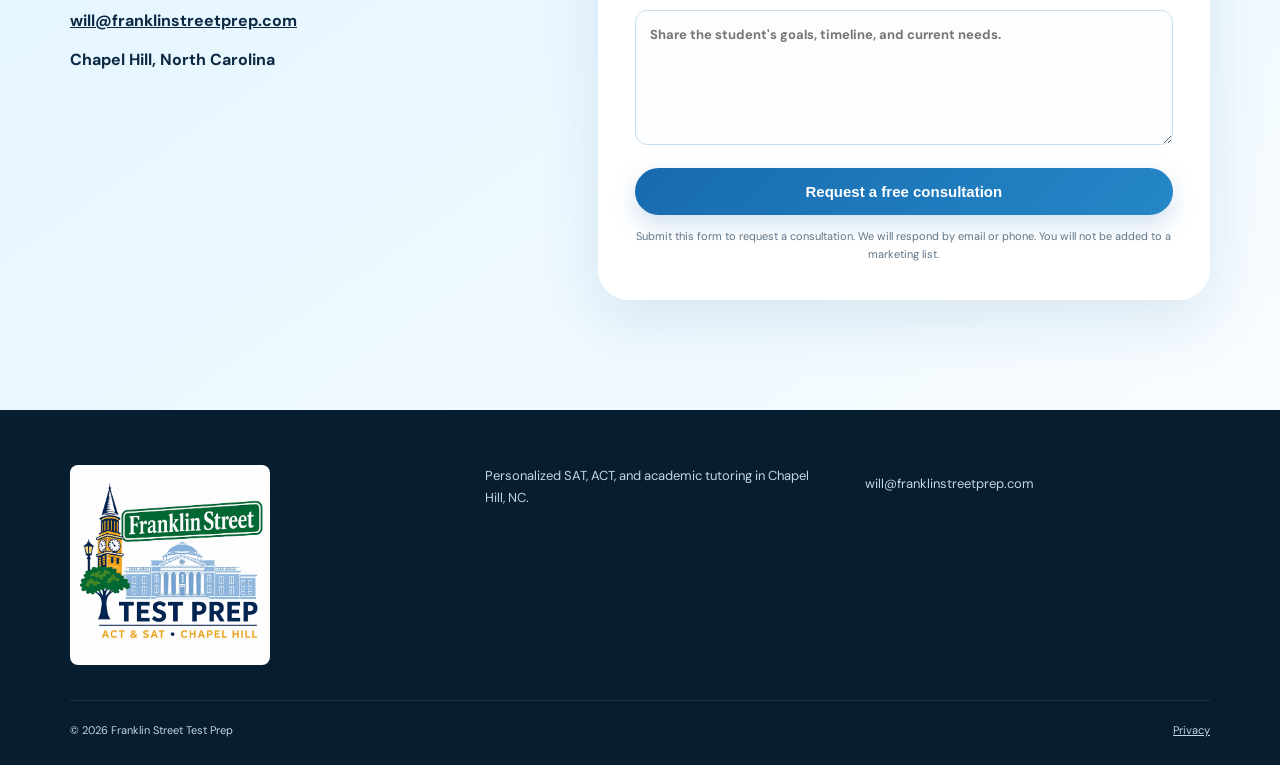
==== commit 9ddd1b47: "Update index.html" ====
--- a/index.html
+++ b/index.html
@@ -70,8 +70,9 @@
     <section class="section" id="team">
       <div class="container"><div class="section-heading reveal"><p class="eyebrow">Meet the team</p><h2>Expert guidance. Personal attention.</h2><p>Students work directly with tutors who combine subject knowledge with an approachable, encouraging teaching style.</p></div>
         <div class="team-grid">
-          <article class="profile reveal"><img src="assets/images/will-rouse.jpg" alt="Professional headshot of Will Rouse" width="800" height="800"><div class="profile-copy"><p class="kicker">Founder & Tutor</p><h3>Will Rouse</h3><p>Will is a senior at UNC Chapel Hill and an Honors College student studying Math and Economics. From Greenville, NC, Will offers 4 years of SAT, ACT, and Math tutoring experience. Additionally, he is enrolled in graduate Math and Economics courses, being able to tutor all required undergradute classes in Math, Economics, and Statistics.</p><div class="tags"><span>SAT</span><span>ACT</span><span>Math</span><span>College Math & Economics</span></div></div></article>
+          <article class="profile reveal"><img src="assets/images/will-rouse.jpg" alt="Professional headshot of Will Rouse" width="800" height="800"><div class="profile-copy"><p class="kicker">Founder & Tutor</p><h3>Will Rouse</h3><p>Will is a senior at UNC Chapel Hill and an Honors College student studying Math and Economics. From Greenville, NC, Will offers 4 years of SAT, ACT, and Math tutoring experience. Additionally, he is enrolled in graduate Math and Economics courses, being able to tutor all required undergraduate classes in Math, Economics, and Statistics.</p><div class="tags"><span>SAT</span><span>ACT</span><span>Math</span><span>College Math & Economics</span></div></div></article>
           <article class="profile reveal"><img src="assets/images/charles.jpg" alt="Professional headshot of Charles" width="800" height="800"><div class="profile-copy"><p class="kicker">Founder & Tutor</p><h3>Charlie Costal</h3><p>Charlie, a UNC Honors senior Journalism major from Ocean City, NJ, brings in 4 years of experience in both tutoring and substitute teaching. Focusing on English and Reading mastery, Charlie provides excellent insight on college essay drafting, having spent 2 years in UNC's admission's department.</p><div class="tags"><span>SAT</span><span>ACT</span><span>English</span><span>Essay Editing</span></div></div></article>
+          <article class="profile reveal"><img src="assets/images/charles.jpg" alt="Professional headshot of Jack" width="800" height="800"><div class="profile-copy"><p class="kicker">Founder & Tutor</p><h3>Charlie Costal</h3><p></p><div class="tags"><span>SAT</span><span>ACT</span><span>English</span><span>Essay Editing</span></div></div></article>
         </div>
       </div>
     </section>
@@ -186,7 +187,7 @@
 </section>
   </main>
 
-  <footer><div class="container footer-grid"><a class="brand brand-light" href="#top" aria-label="Franklin Street Test Prep home"><img class="brand-logo brand-logo-footer" src="assets/images/FSP_Logo.jpg" alt="Franklin Street Test Prep"></a><p>Personalized SAT, ACT, and academic tutoring in Chapel Hill, NC.</p><div><a href="tel:+12524141573">(252) 414-1573</a><a href="mailto:will@franklinstreetprep.com">will@franklinstreetprep.com</a></div></div><div class="container legal"><span>© <span id="year"></span> Franklin Street Test Prep</span><a href="privacy.html">Privacy</a></div></footer>
+  <footer><div class="container footer-grid"><a class="brand brand-light" href="#top" aria-label="Franklin Street Test Prep home"><img class="brand-logo brand-logo-footer" src="assets/images/FSP_Logo.jpg" alt="Franklin Street Test Prep"></a><p>Personalized SAT, ACT, and academic tutoring in Chapel Hill, NC.</p><div><a href="tel:2524141573"></a><a href="mailto:will@franklinstreetprep.com">will@franklinstreetprep.com</a></div></div><div class="container legal"><span>© <span id="year"></span> Franklin Street Test Prep</span><a href="privacy.html">Privacy</a></div></footer>
   <script src="assets/script.js"></script>
 </body>
 </html>
--- a/assets/styles.css
+++ b/assets/styles.css
@@ -158,3 +158,43 @@
   .contact { padding: 75px 0; }
   .legal { flex-direction: column; gap: 15px; }
 }
+
+/* Franklin Street Test Prep logo sizing */
+
+.brand {
+  flex-shrink: 0;
+}
+
+.brand-logo {
+  display: block;
+  object-fit: contain;
+}
+
+.site-header .brand-logo-header {
+  width: 220px;
+  height: 105px;
+}
+
+footer .brand-logo-footer {
+  width: 200px;
+  height: auto;
+  border-radius: 8px;
+}
+
+@media (max-width: 850px) {
+  .site-header .brand-logo-header {
+    width: 180px;
+    height: 90px;
+  }
+}
+
+@media (max-width: 560px) {
+  .site-header .brand-logo-header {
+    width: 145px;
+    height: 74px;
+  }
+
+  footer .brand-logo-footer {
+    width: 160px;
+  }
+}
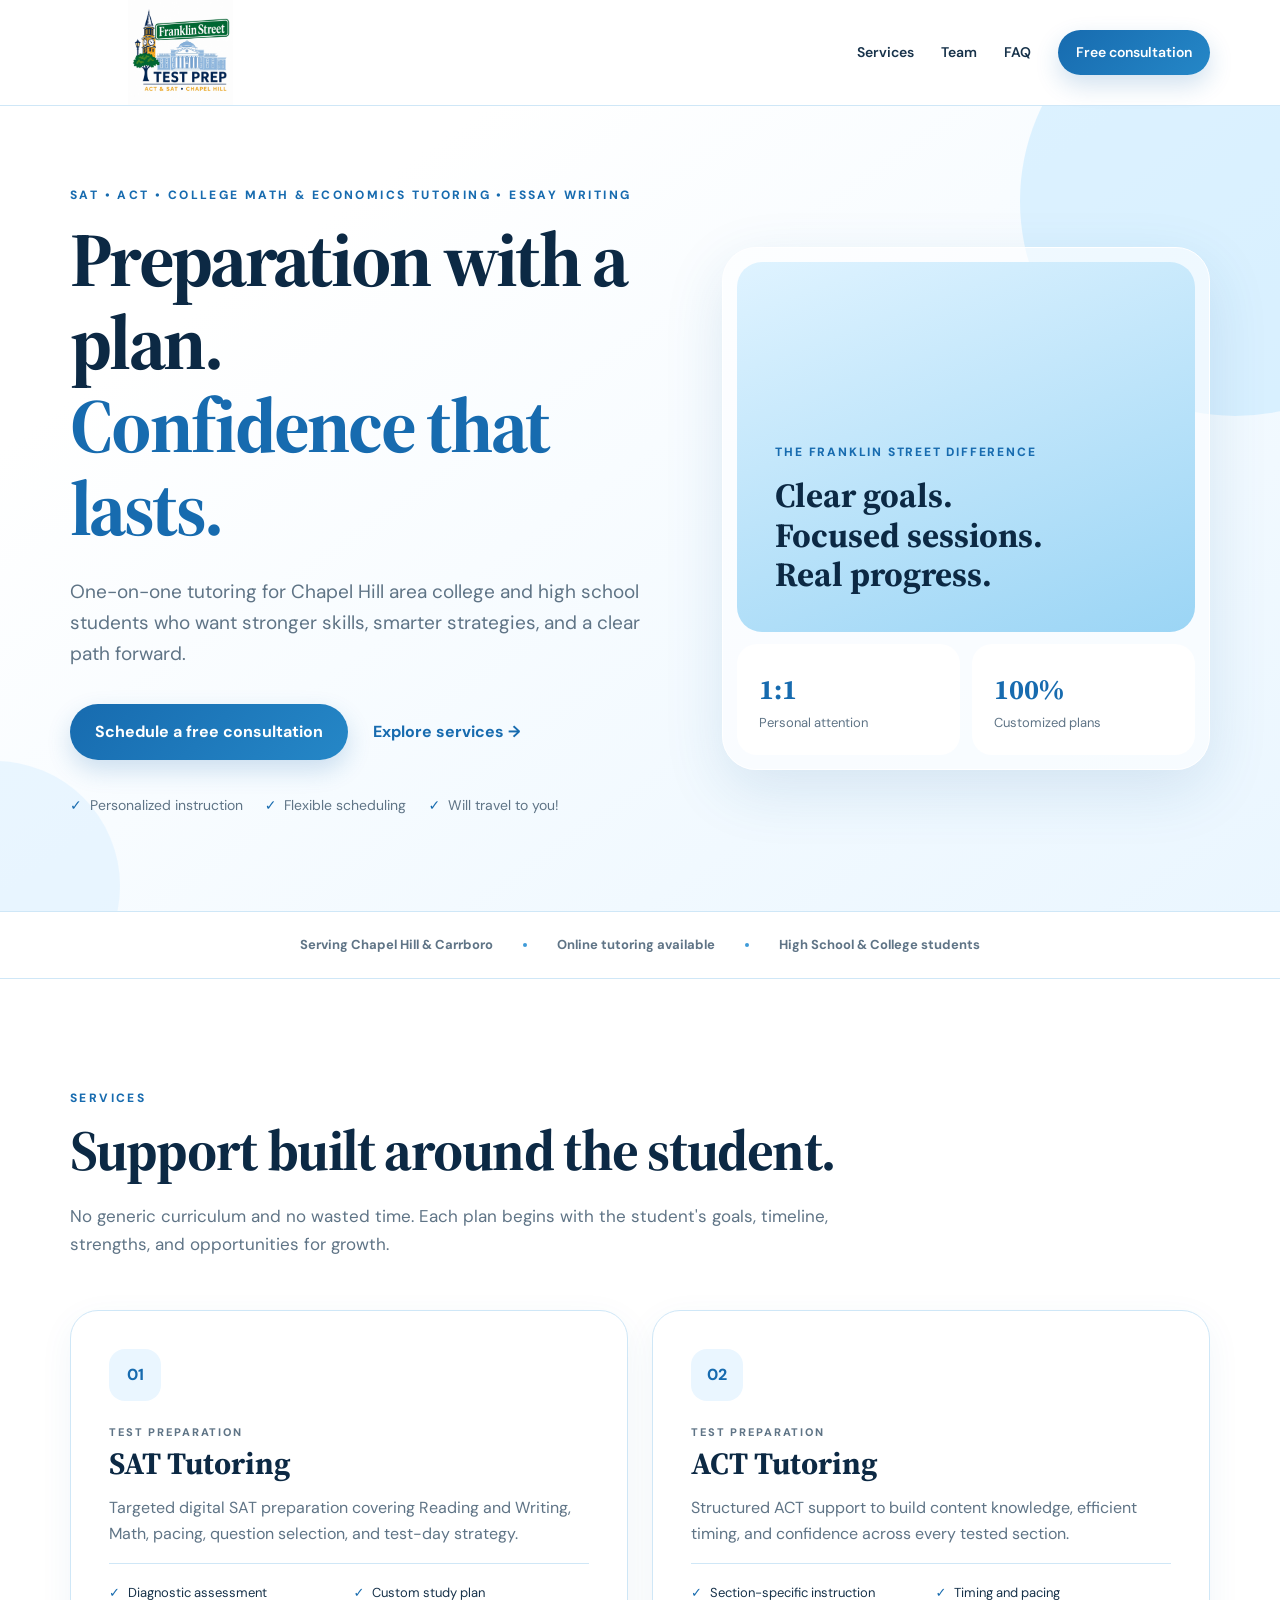
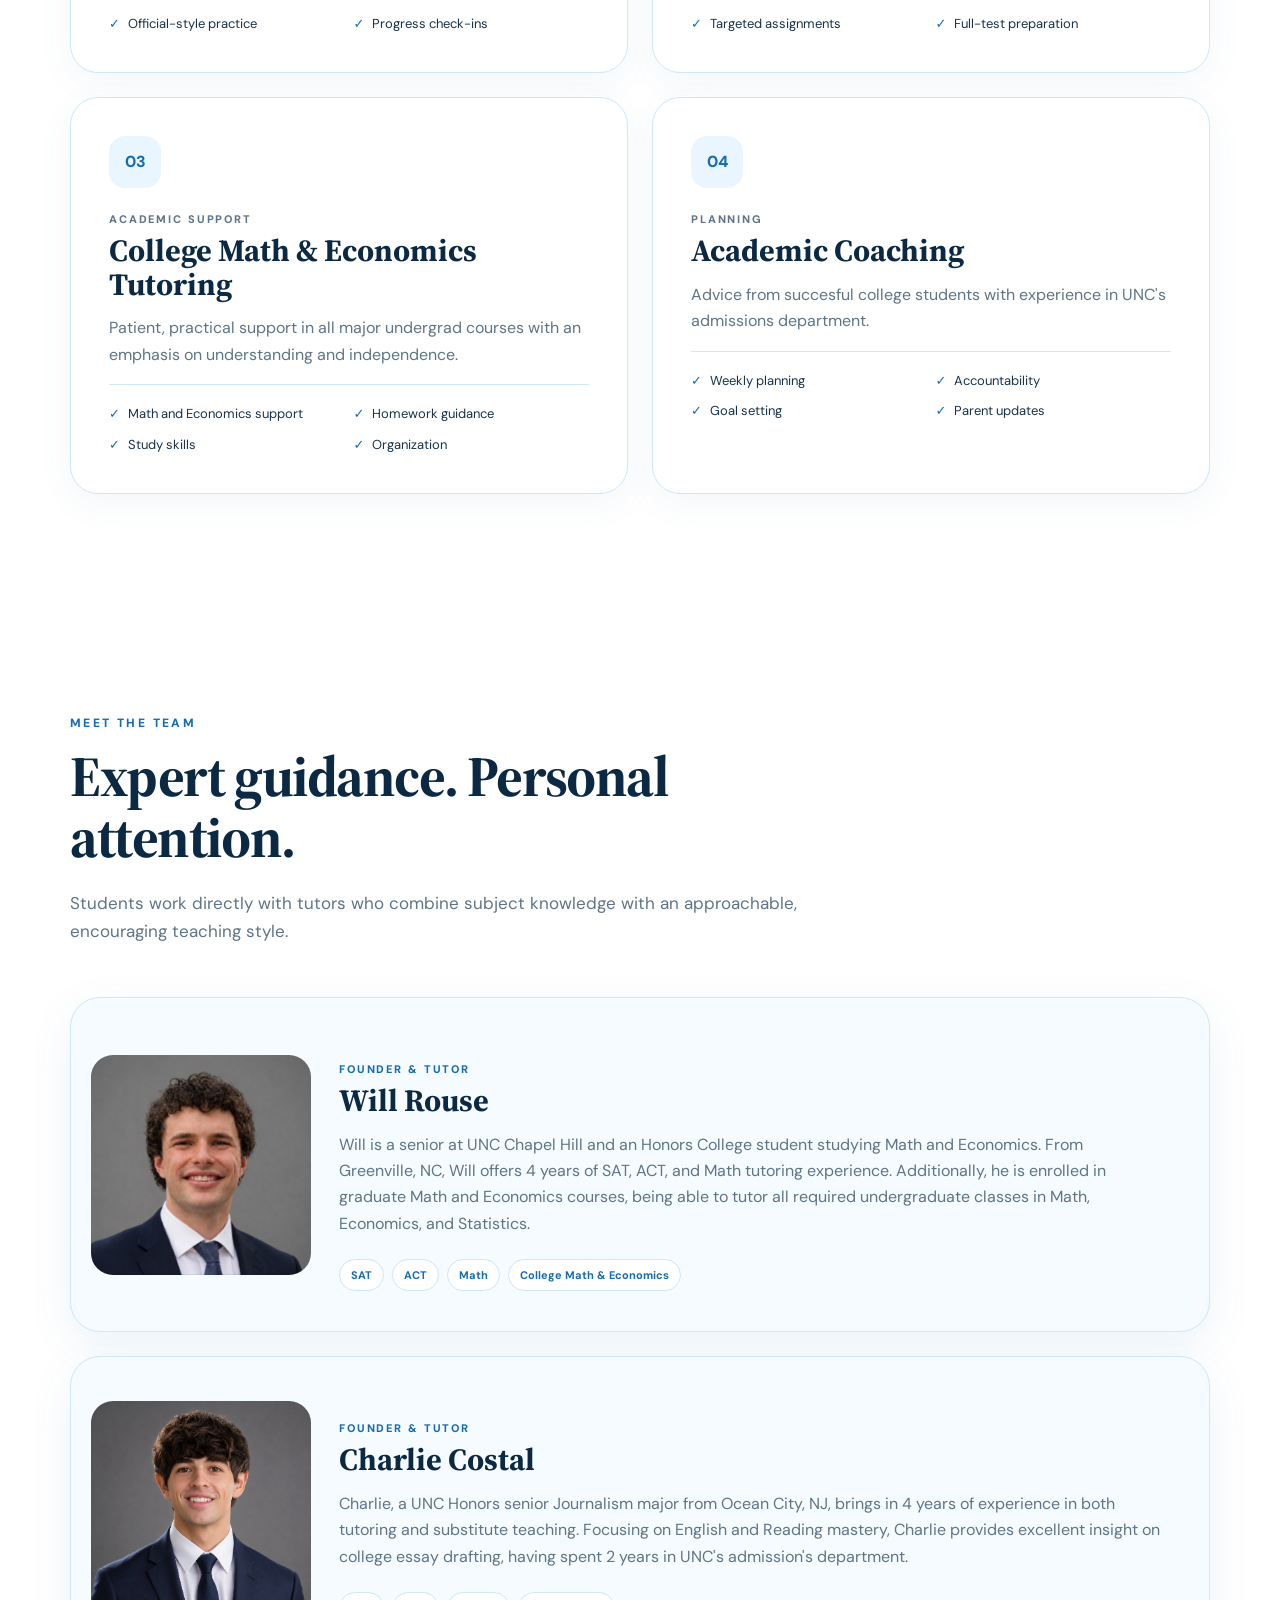
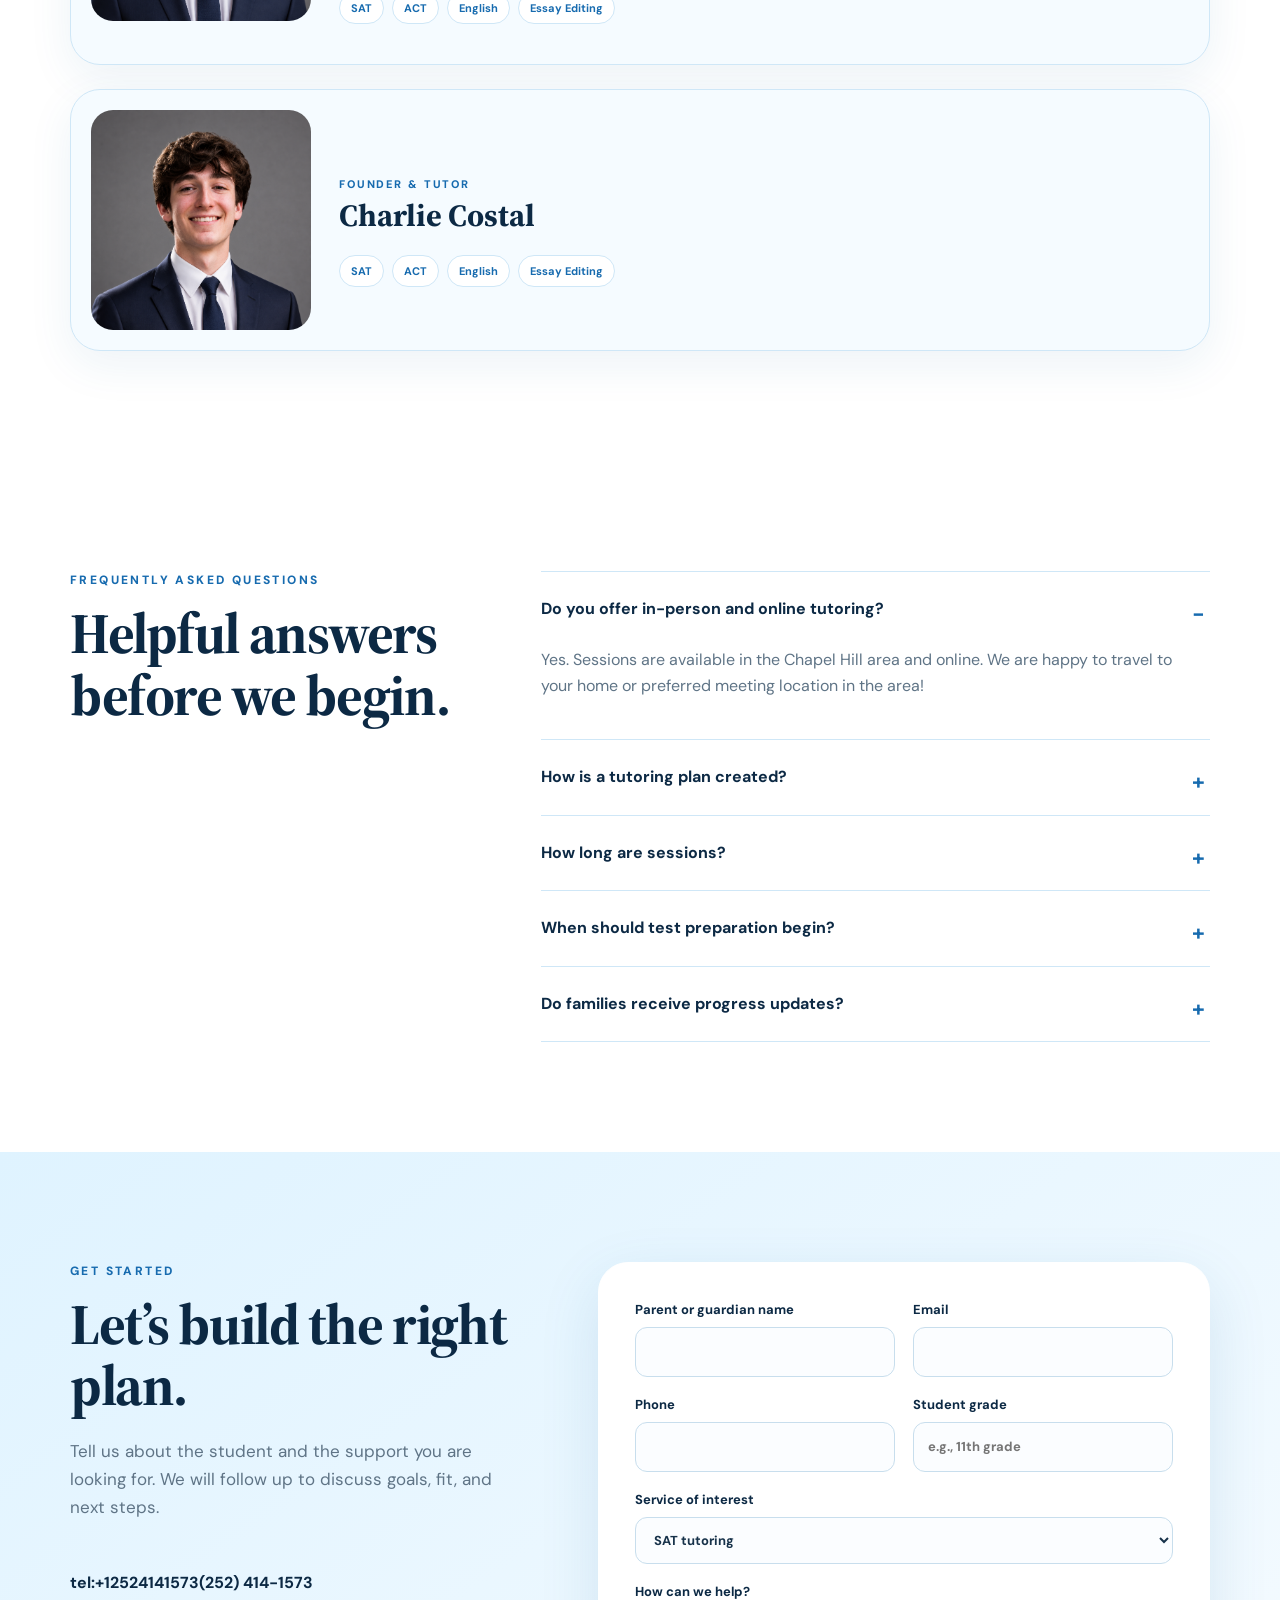
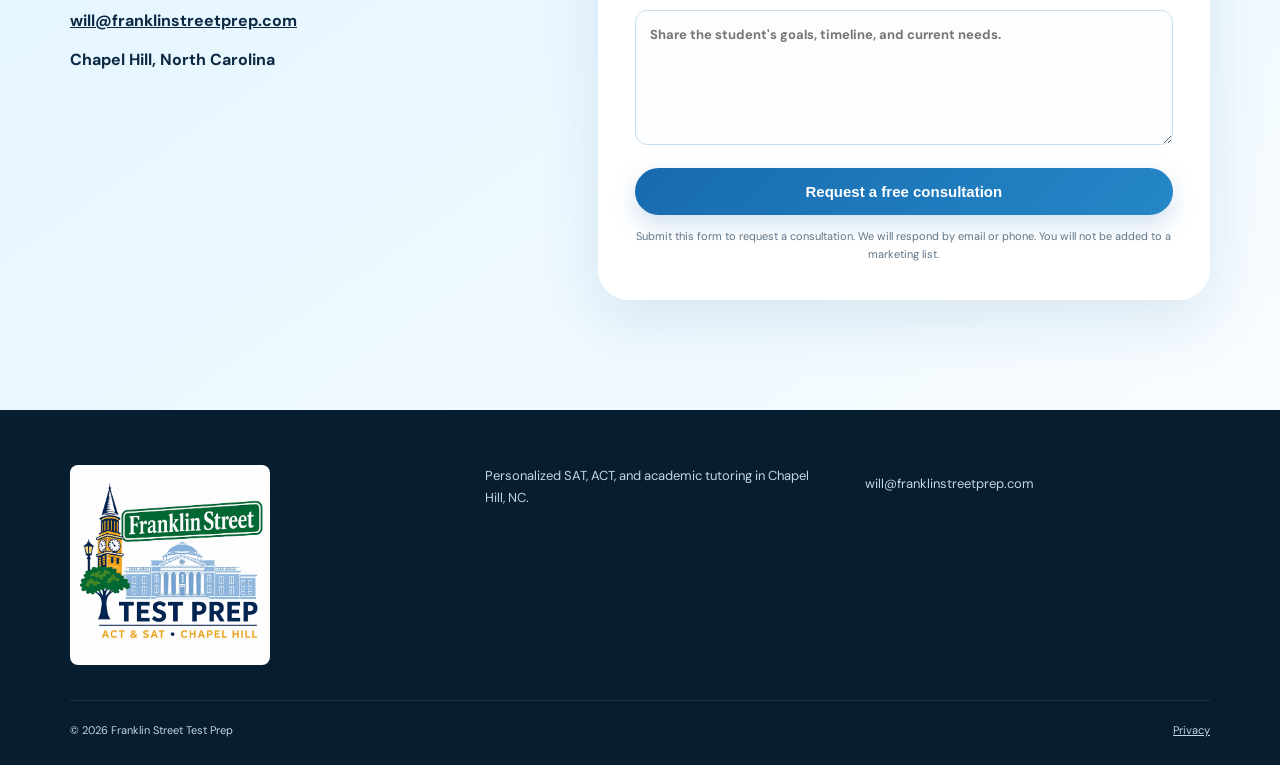
==== commit b193ce6d: "Update index.html" ====
--- a/index.html
+++ b/index.html
@@ -71,8 +71,8 @@
       <div class="container"><div class="section-heading reveal"><p class="eyebrow">Meet the team</p><h2>Expert guidance. Personal attention.</h2><p>Students work directly with tutors who combine subject knowledge with an approachable, encouraging teaching style.</p></div>
         <div class="team-grid">
           <article class="profile reveal"><img src="assets/images/will-rouse.jpg" alt="Professional headshot of Will Rouse" width="800" height="800"><div class="profile-copy"><p class="kicker">Founder & Tutor</p><h3>Will Rouse</h3><p>Will is a senior at UNC Chapel Hill and an Honors College student studying Math and Economics. From Greenville, NC, Will offers 4 years of SAT, ACT, and Math tutoring experience. Additionally, he is enrolled in graduate Math and Economics courses, being able to tutor all required undergraduate classes in Math, Economics, and Statistics.</p><div class="tags"><span>SAT</span><span>ACT</span><span>Math</span><span>College Math & Economics</span></div></div></article>
-          <article class="profile reveal"><img src="assets/images/charles.jpg" alt="Professional headshot of Charles" width="800" height="800"><div class="profile-copy"><p class="kicker">Founder & Tutor</p><h3>Charlie Costal</h3><p>Charlie, a UNC Honors senior Journalism major from Ocean City, NJ, brings in 4 years of experience in both tutoring and substitute teaching. Focusing on English and Reading mastery, Charlie provides excellent insight on college essay drafting, having spent 2 years in UNC's admission's department.</p><div class="tags"><span>SAT</span><span>ACT</span><span>English</span><span>Essay Editing</span></div></div></article>
-          <article class="profile reveal"><img src="assets/images/charles.jpg" alt="Professional headshot of Jack" width="800" height="800"><div class="profile-copy"><p class="kicker">Founder & Tutor</p><h3>Charlie Costal</h3><p></p><div class="tags"><span>SAT</span><span>ACT</span><span>English</span><span>Essay Editing</span></div></div></article>
+          <article class="profile reveal"><img src="assets/images/charles-c.png" alt="Professional headshot of Charles" width="800" height="800"><div class="profile-copy"><p class="kicker">Founder & Tutor</p><h3>Charlie Costal</h3><p>Charlie, a UNC Honors senior Journalism major from Ocean City, NJ, brings in 4 years of experience in both tutoring and substitute teaching. Focusing on English and Reading mastery, Charlie provides excellent insight on college essay drafting, having spent 2 years in UNC's admission's department.</p><div class="tags"><span>SAT</span><span>ACT</span><span>English</span><span>Essay Editing</span></div></div></article>
+          <article class="profile reveal"><img src="assets/images/jack-m.png" alt="Professional headshot of Jack" width="800" height="800"><div class="profile-copy"><p class="kicker">Founder & Tutor</p><h3>Charlie Costal</h3><p></p><div class="tags"><span>SAT</span><span>ACT</span><span>English</span><span>Essay Editing</span></div></div></article>
         </div>
       </div>
     </section>
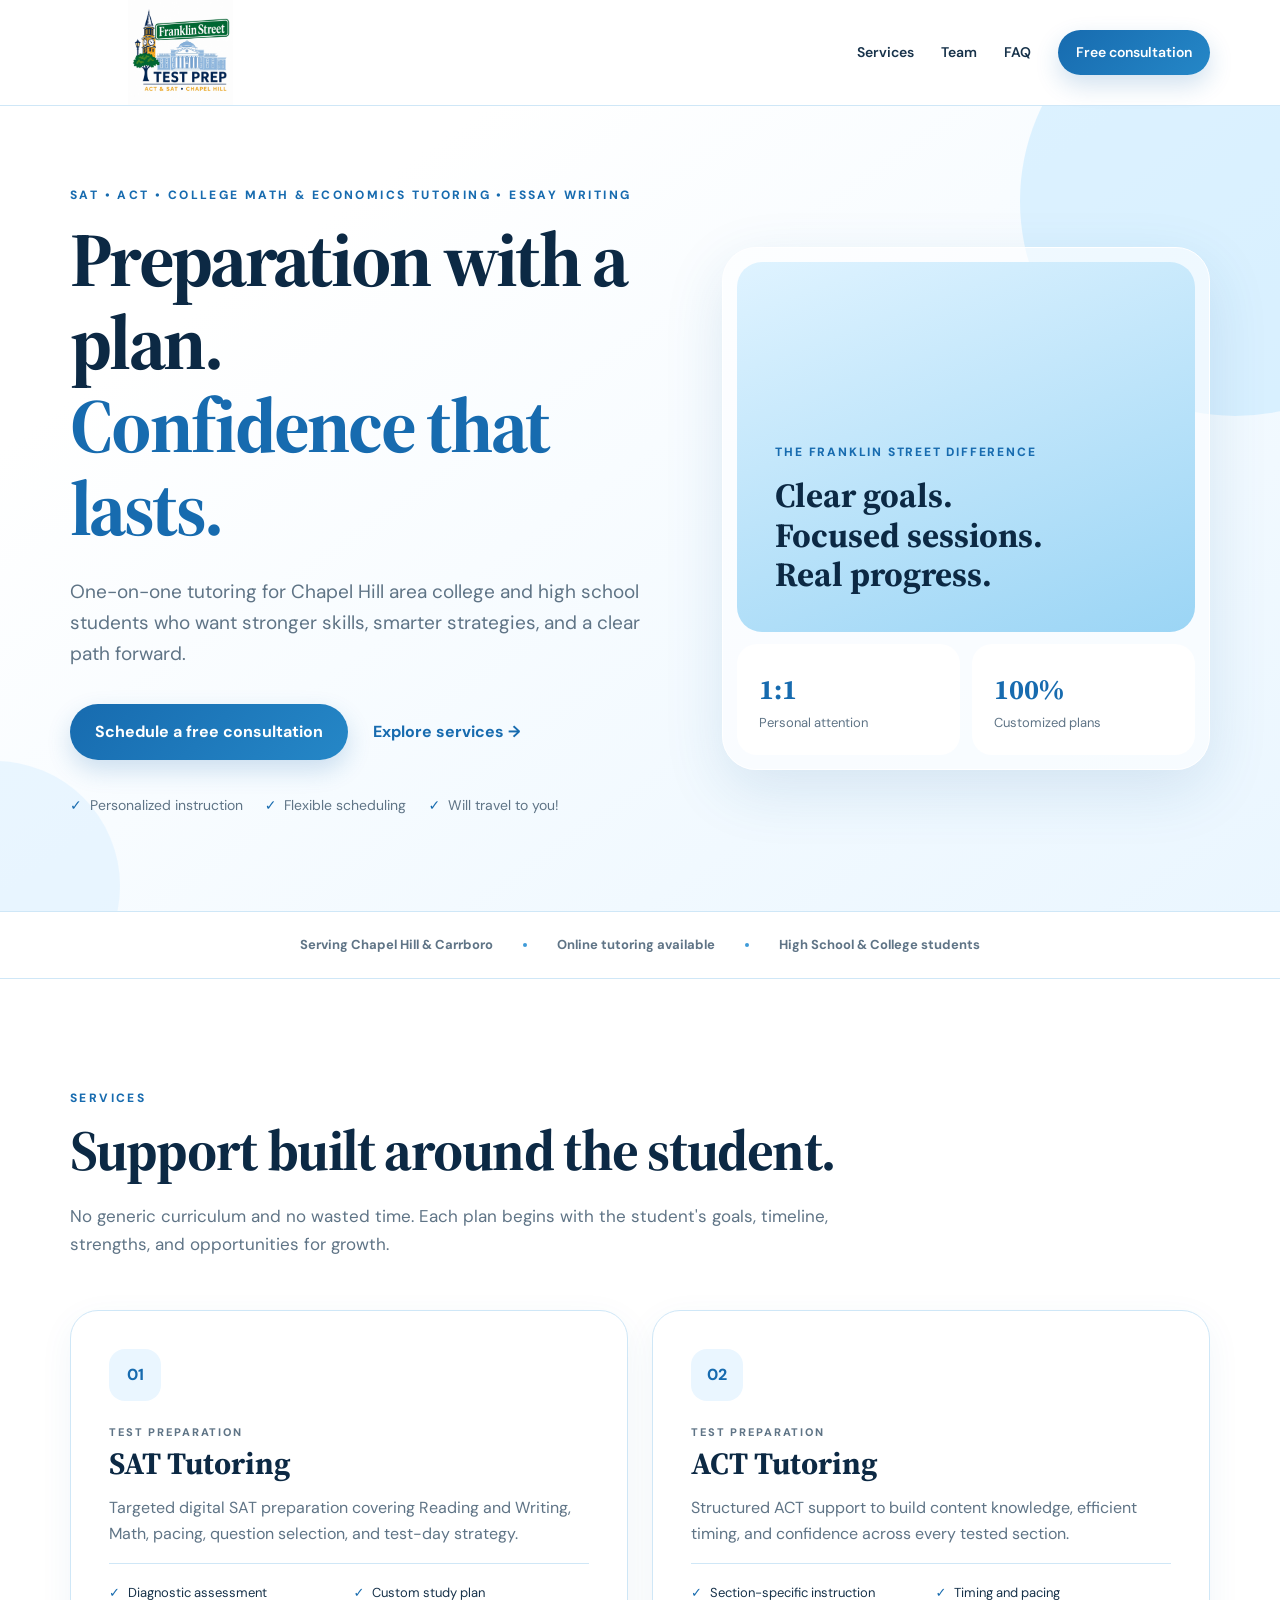
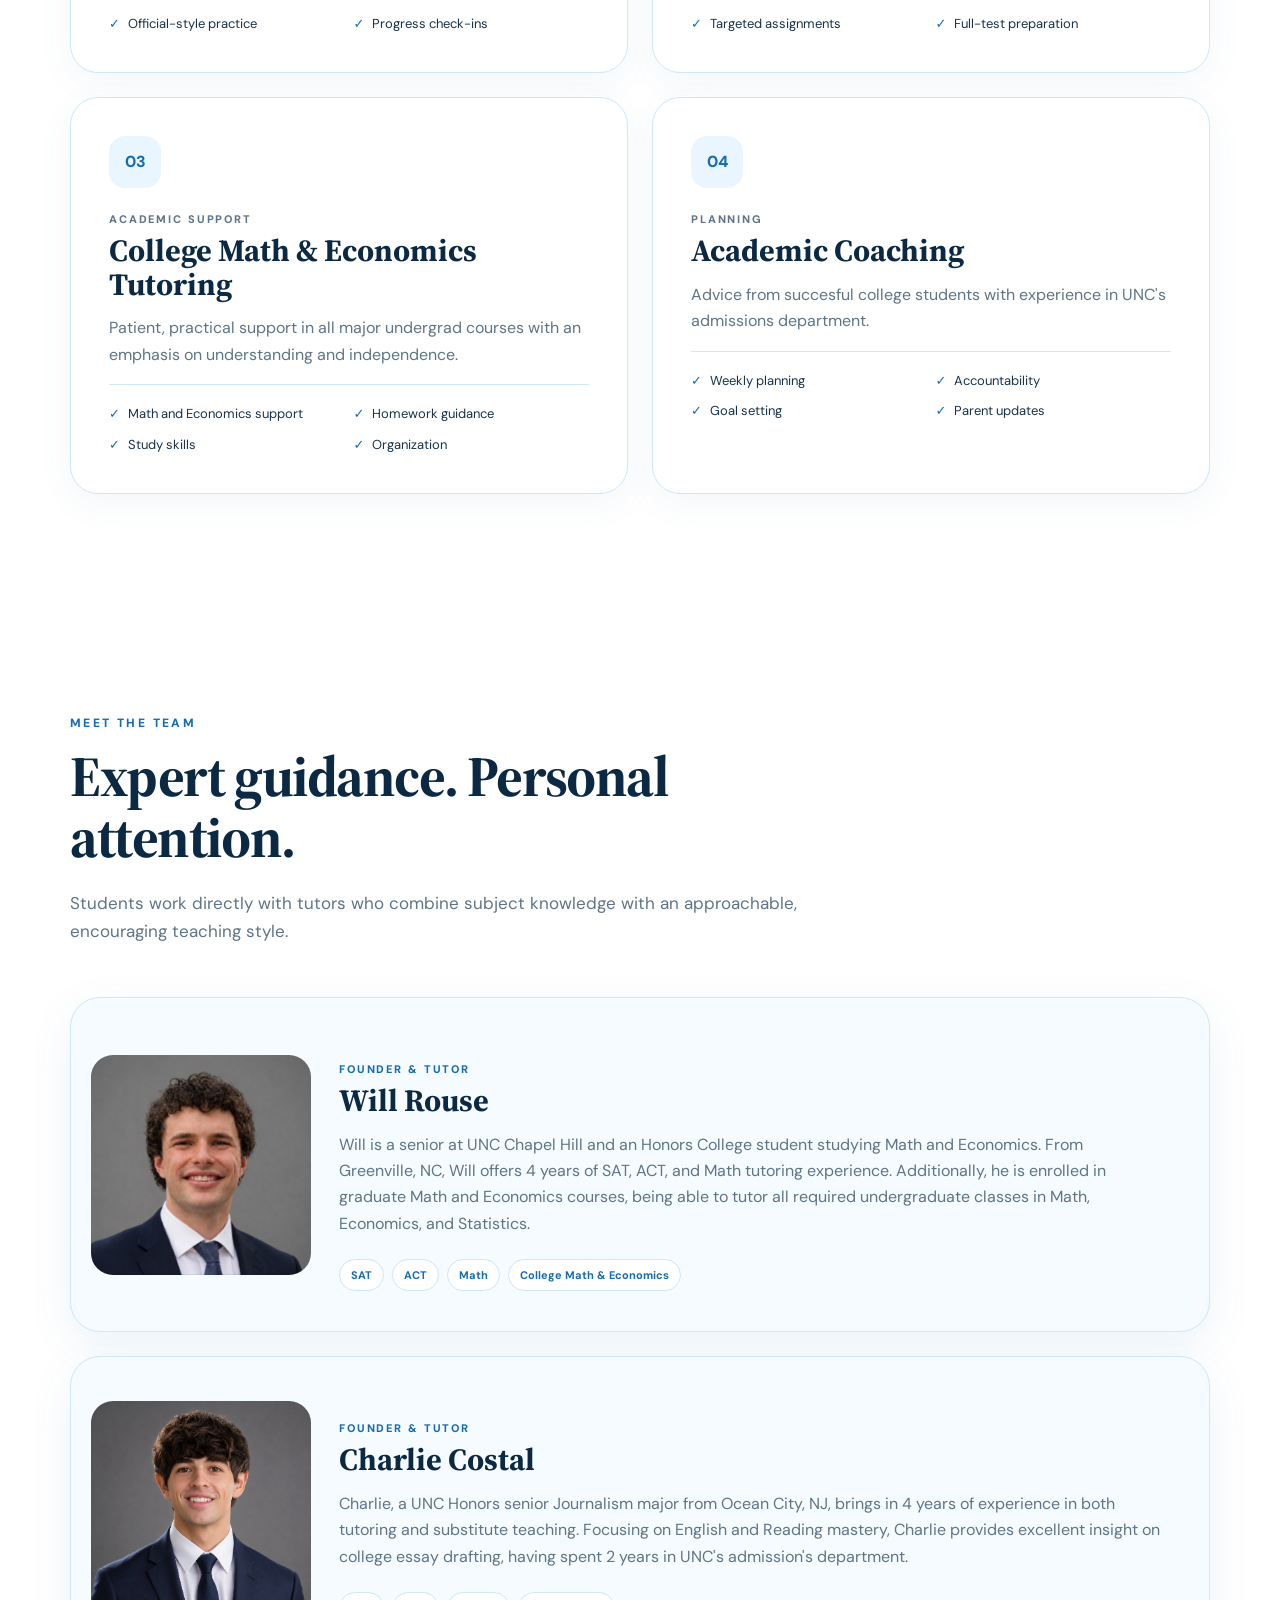
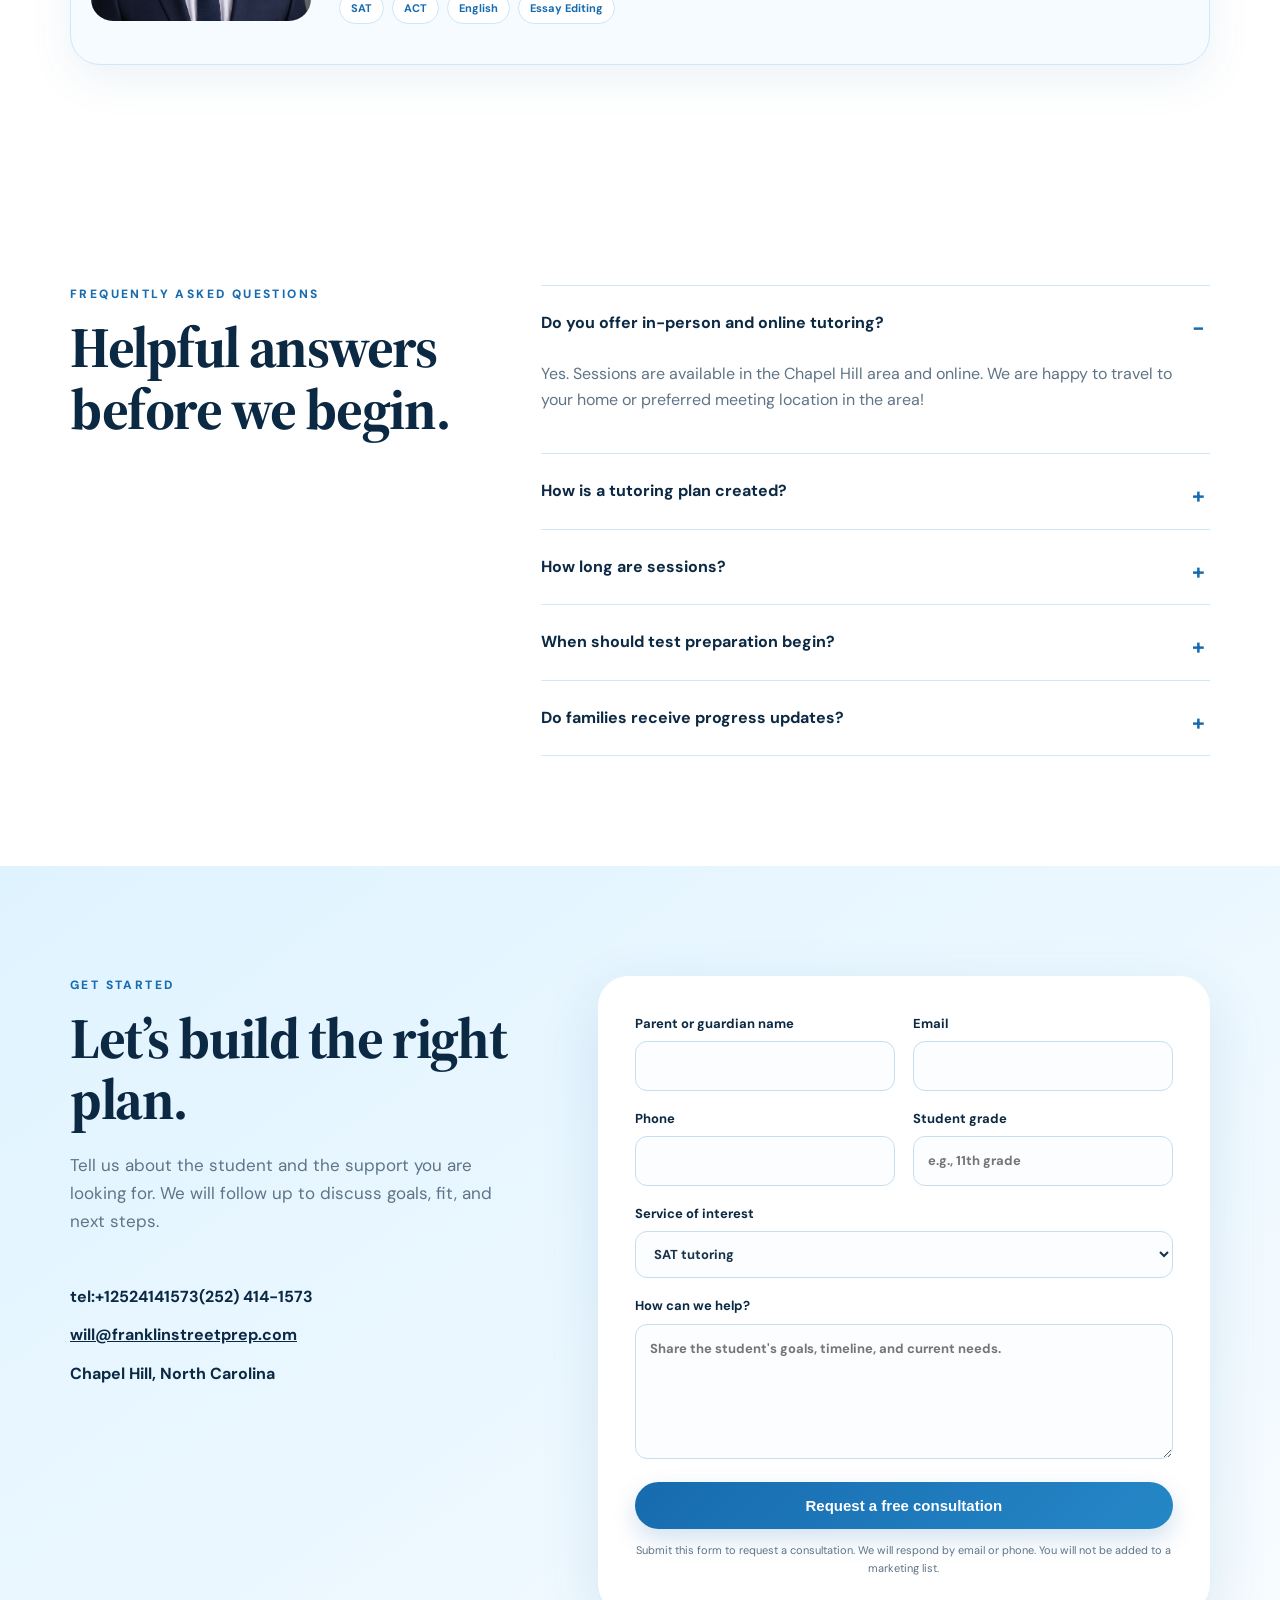
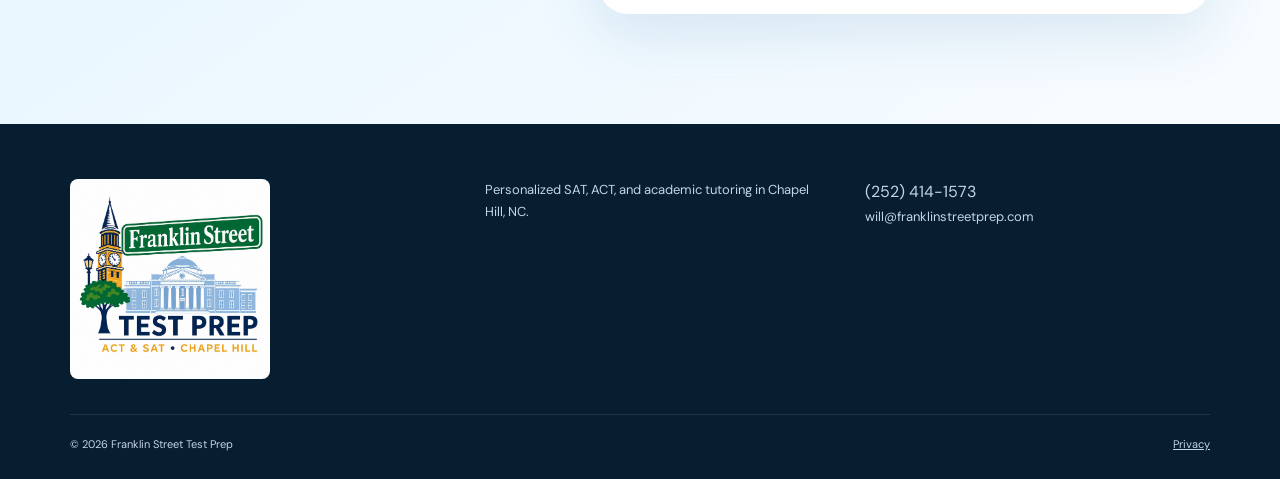
==== commit acdf0ea3: "Update index.html" ====
--- a/index.html
+++ b/index.html
@@ -72,7 +72,6 @@
         <div class="team-grid">
           <article class="profile reveal"><img src="assets/images/will-rouse.jpg" alt="Professional headshot of Will Rouse" width="800" height="800"><div class="profile-copy"><p class="kicker">Founder & Tutor</p><h3>Will Rouse</h3><p>Will is a senior at UNC Chapel Hill and an Honors College student studying Math and Economics. From Greenville, NC, Will offers 4 years of SAT, ACT, and Math tutoring experience. Additionally, he is enrolled in graduate Math and Economics courses, being able to tutor all required undergraduate classes in Math, Economics, and Statistics.</p><div class="tags"><span>SAT</span><span>ACT</span><span>Math</span><span>College Math & Economics</span></div></div></article>
           <article class="profile reveal"><img src="assets/images/charles-c.png" alt="Professional headshot of Charles" width="800" height="800"><div class="profile-copy"><p class="kicker">Founder & Tutor</p><h3>Charlie Costal</h3><p>Charlie, a UNC Honors senior Journalism major from Ocean City, NJ, brings in 4 years of experience in both tutoring and substitute teaching. Focusing on English and Reading mastery, Charlie provides excellent insight on college essay drafting, having spent 2 years in UNC's admission's department.</p><div class="tags"><span>SAT</span><span>ACT</span><span>English</span><span>Essay Editing</span></div></div></article>
-          <article class="profile reveal"><img src="assets/images/jack-m.png" alt="Professional headshot of Jack" width="800" height="800"><div class="profile-copy"><p class="kicker">Founder & Tutor</p><h3>Charlie Costal</h3><p></p><div class="tags"><span>SAT</span><span>ACT</span><span>English</span><span>Essay Editing</span></div></div></article>
         </div>
       </div>
     </section>
@@ -187,7 +186,7 @@
 </section>
   </main>
 
-  <footer><div class="container footer-grid"><a class="brand brand-light" href="#top" aria-label="Franklin Street Test Prep home"><img class="brand-logo brand-logo-footer" src="assets/images/FSP_Logo.jpg" alt="Franklin Street Test Prep"></a><p>Personalized SAT, ACT, and academic tutoring in Chapel Hill, NC.</p><div><a href="tel:2524141573"></a><a href="mailto:will@franklinstreetprep.com">will@franklinstreetprep.com</a></div></div><div class="container legal"><span>© <span id="year"></span> Franklin Street Test Prep</span><a href="privacy.html">Privacy</a></div></footer>
+  <footer><div class="container footer-grid"><a class="brand brand-light" href="#top" aria-label="Franklin Street Test Prep home"><img class="brand-logo brand-logo-footer" src="assets/images/FSP_Logo.jpg" alt="Franklin Street Test Prep"></a><p>Personalized SAT, ACT, and academic tutoring in Chapel Hill, NC.</p><div>(252) 414-1573</a><a href="mailto:will@franklinstreetprep.com">will@franklinstreetprep.com</a></div></div><div class="container legal"><span>© <span id="year"></span> Franklin Street Test Prep</span><a href="privacy.html">Privacy</a></div></footer>
   <script src="assets/script.js"></script>
 </body>
 </html>
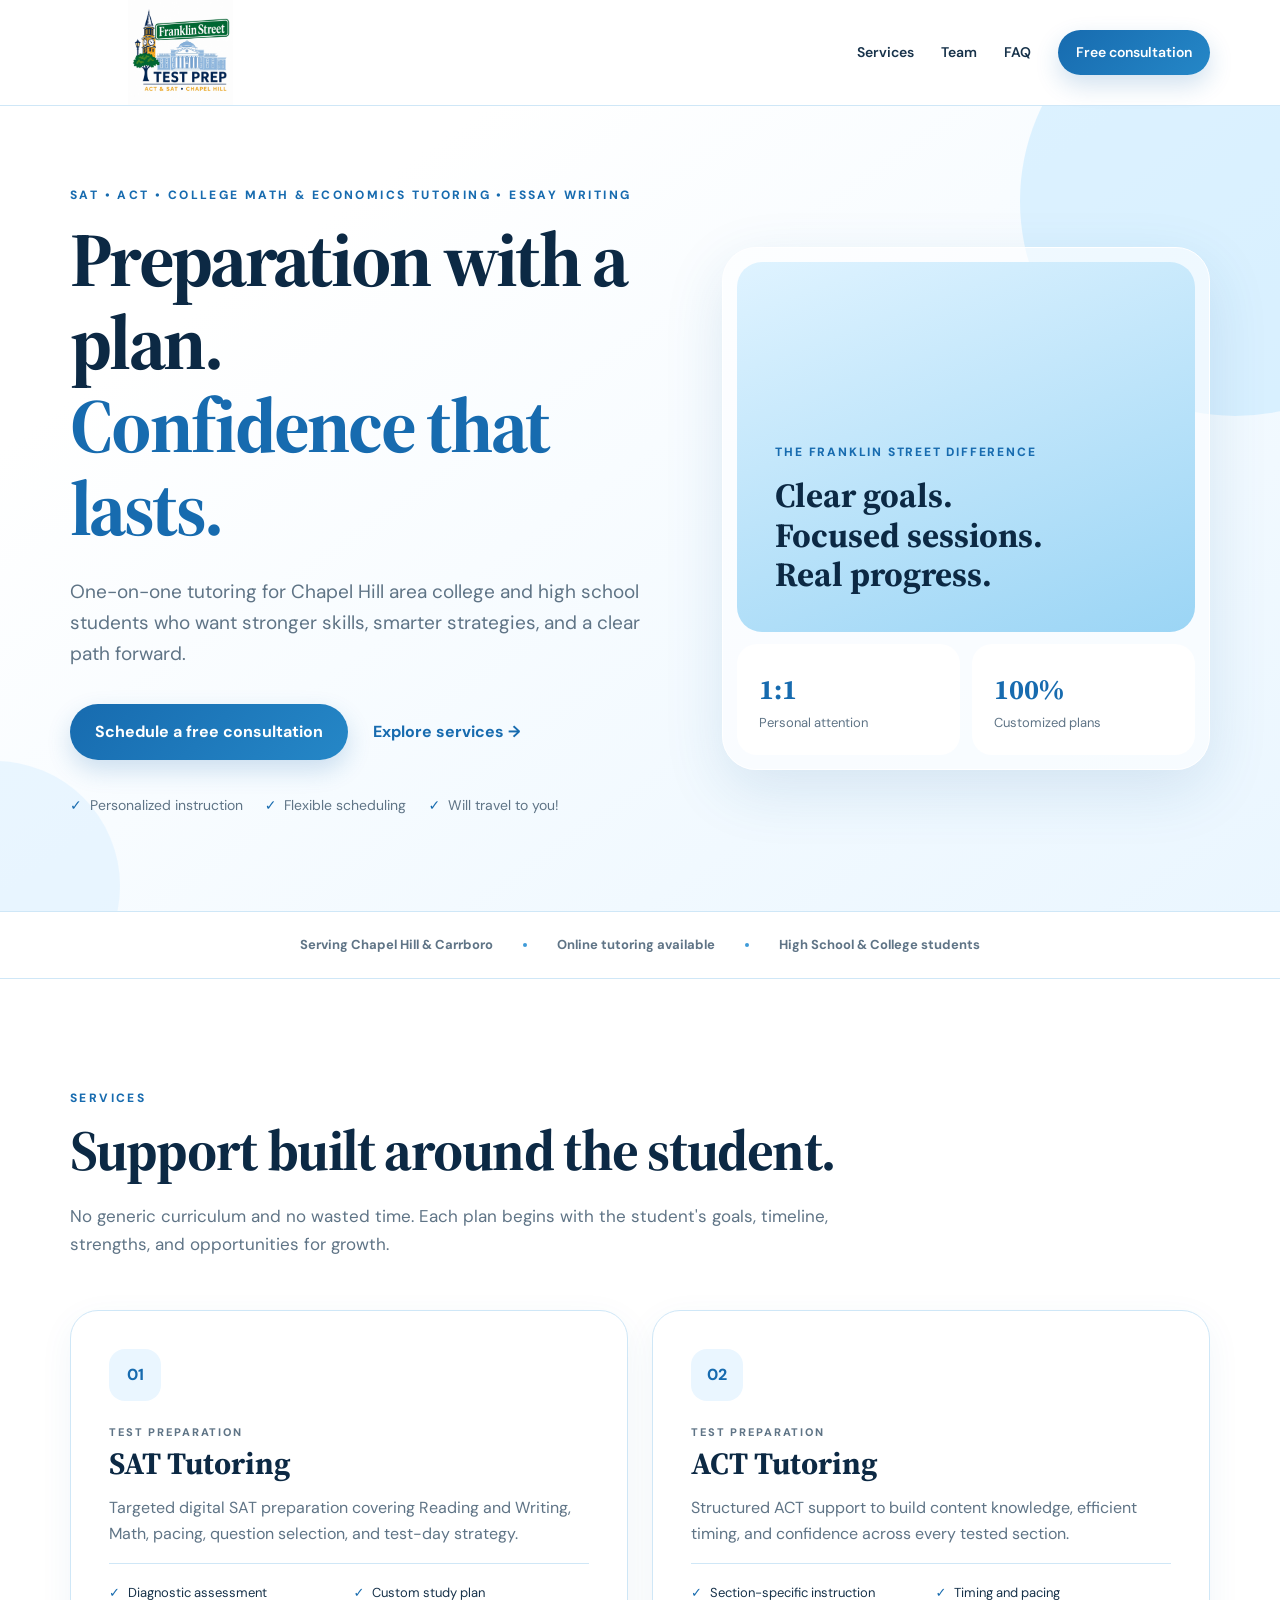
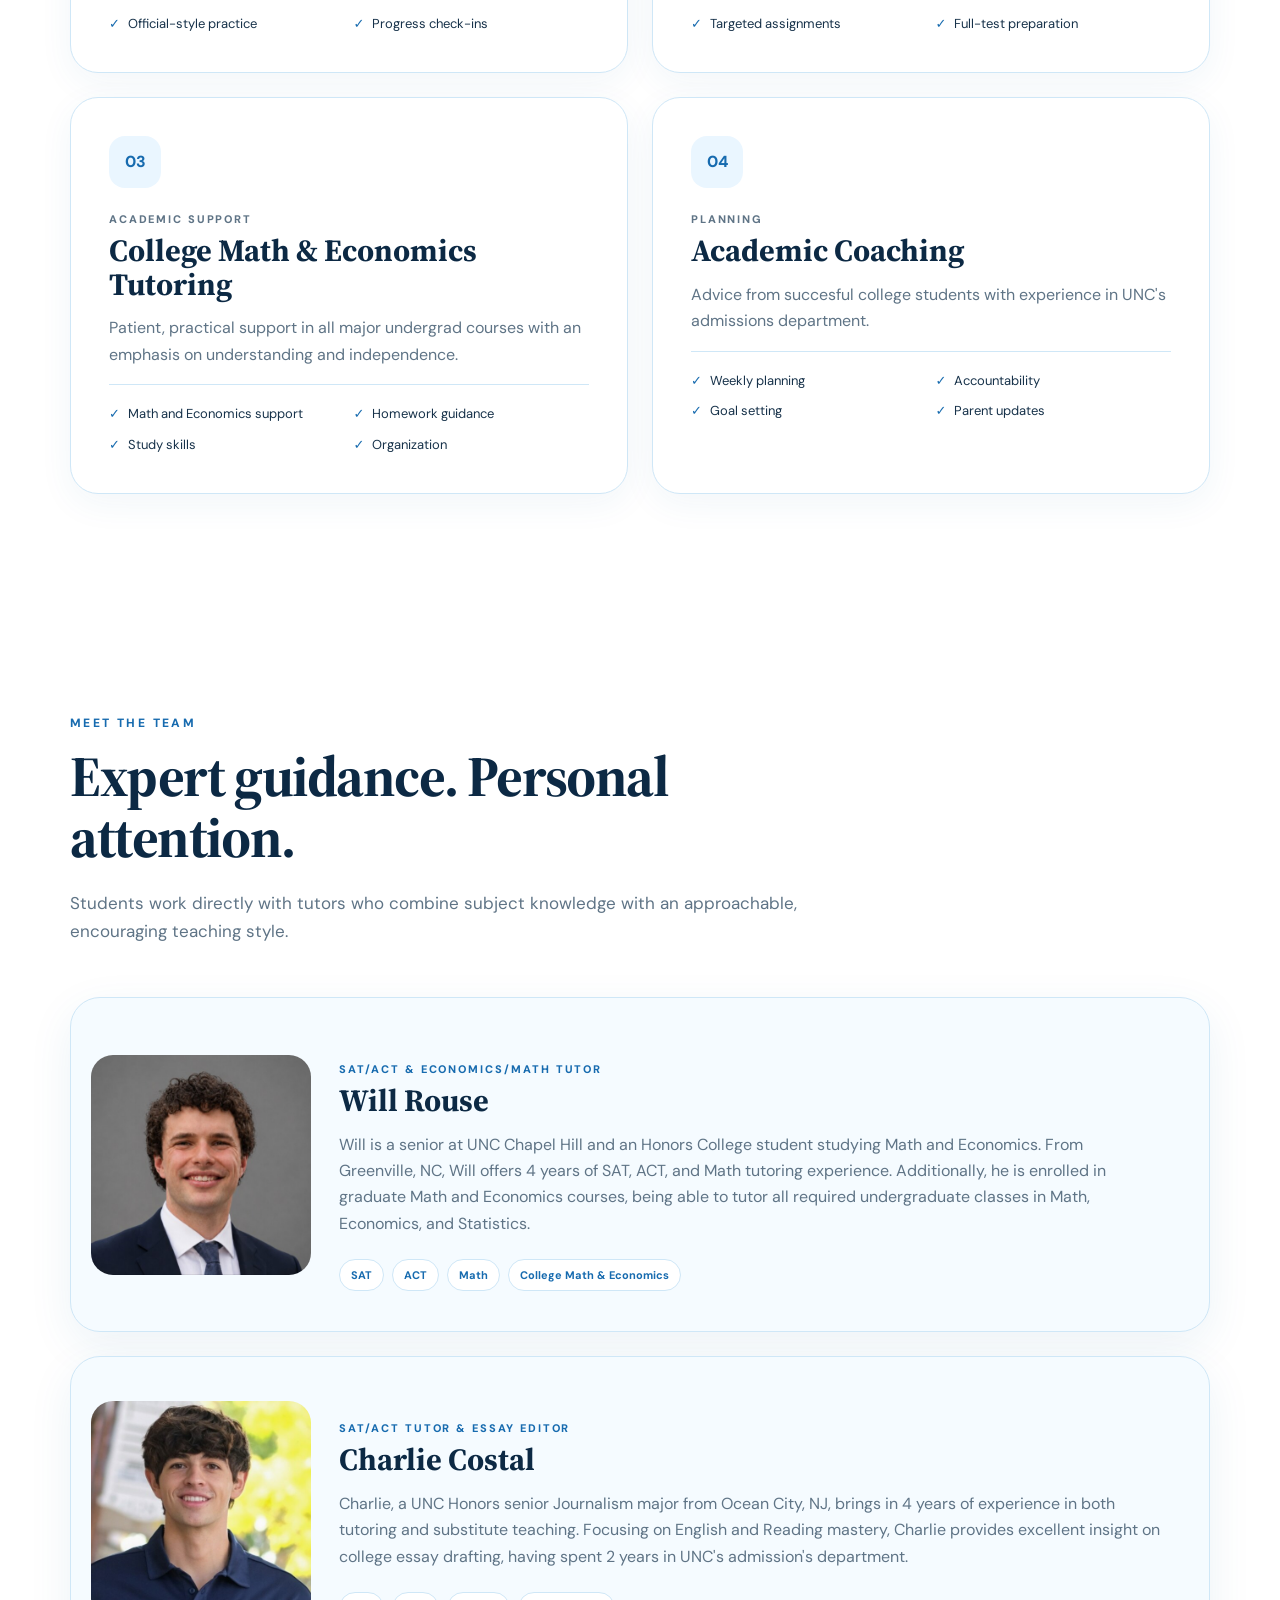
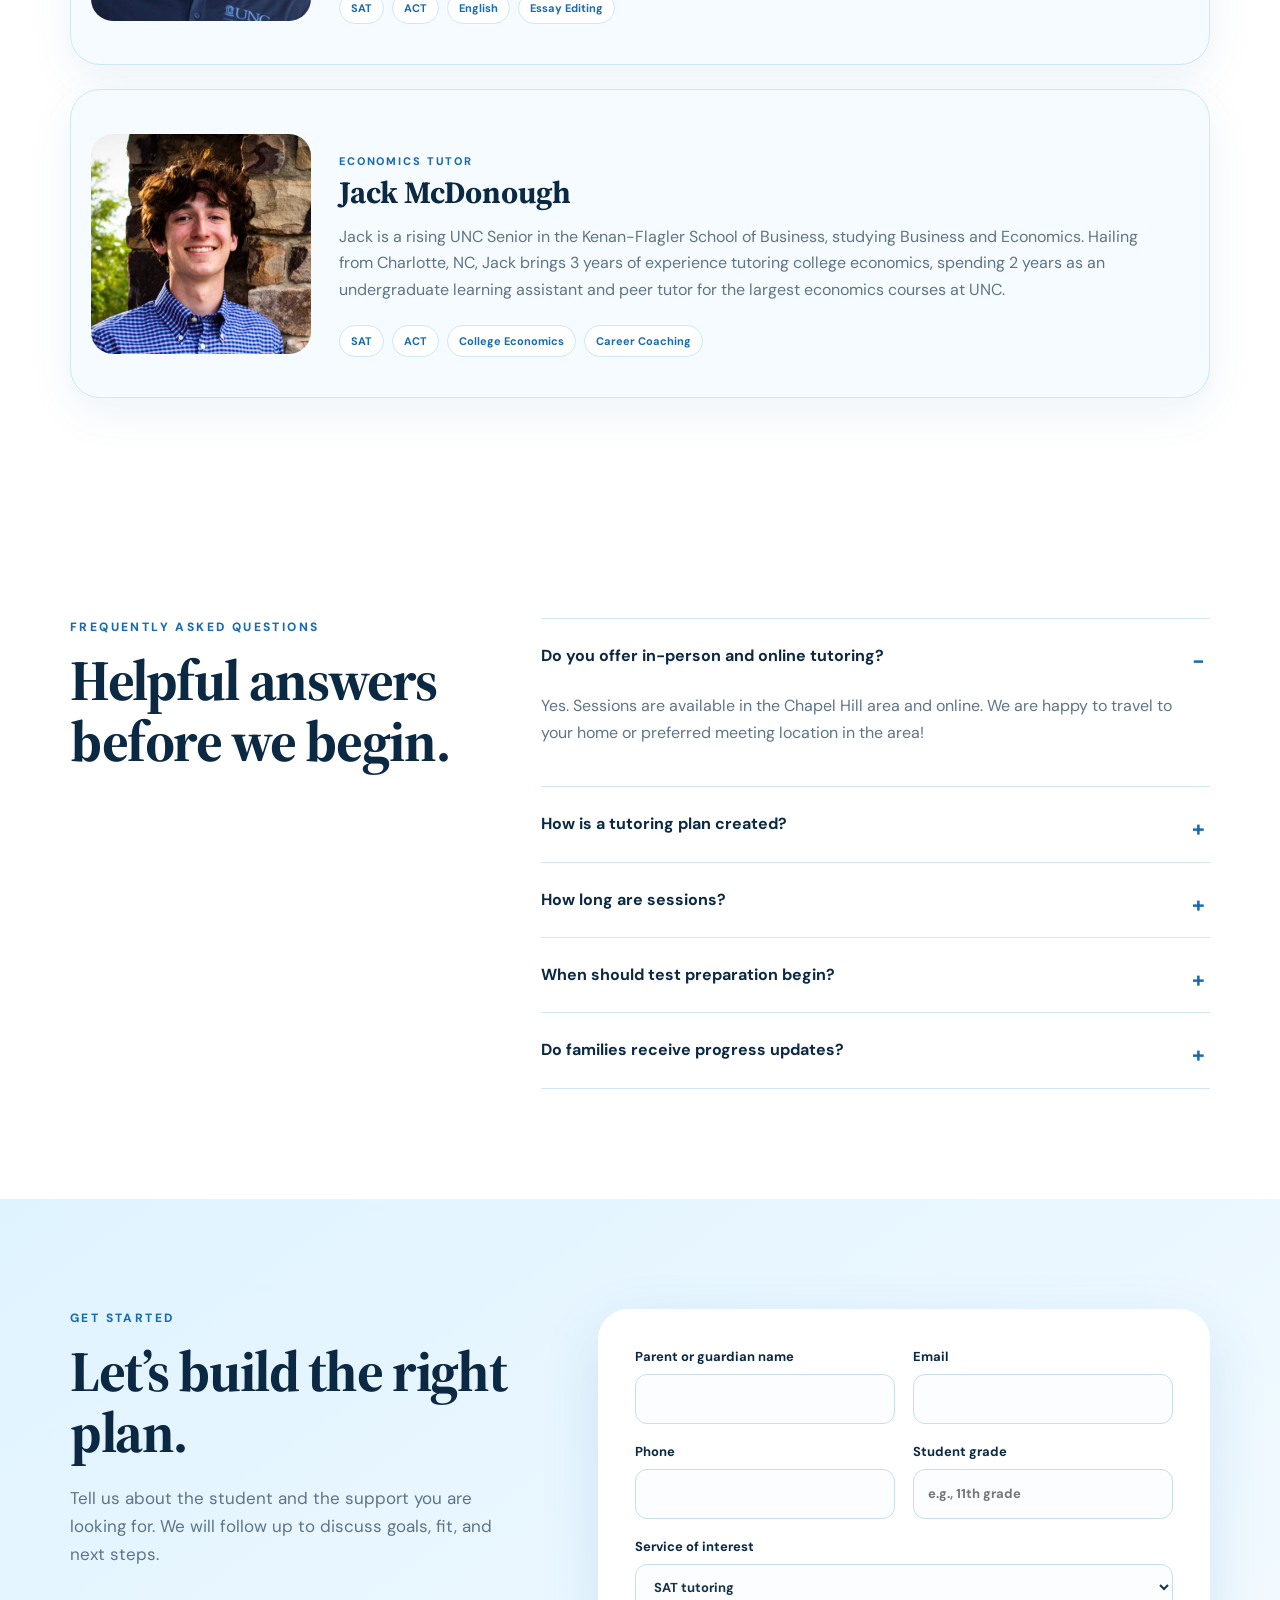
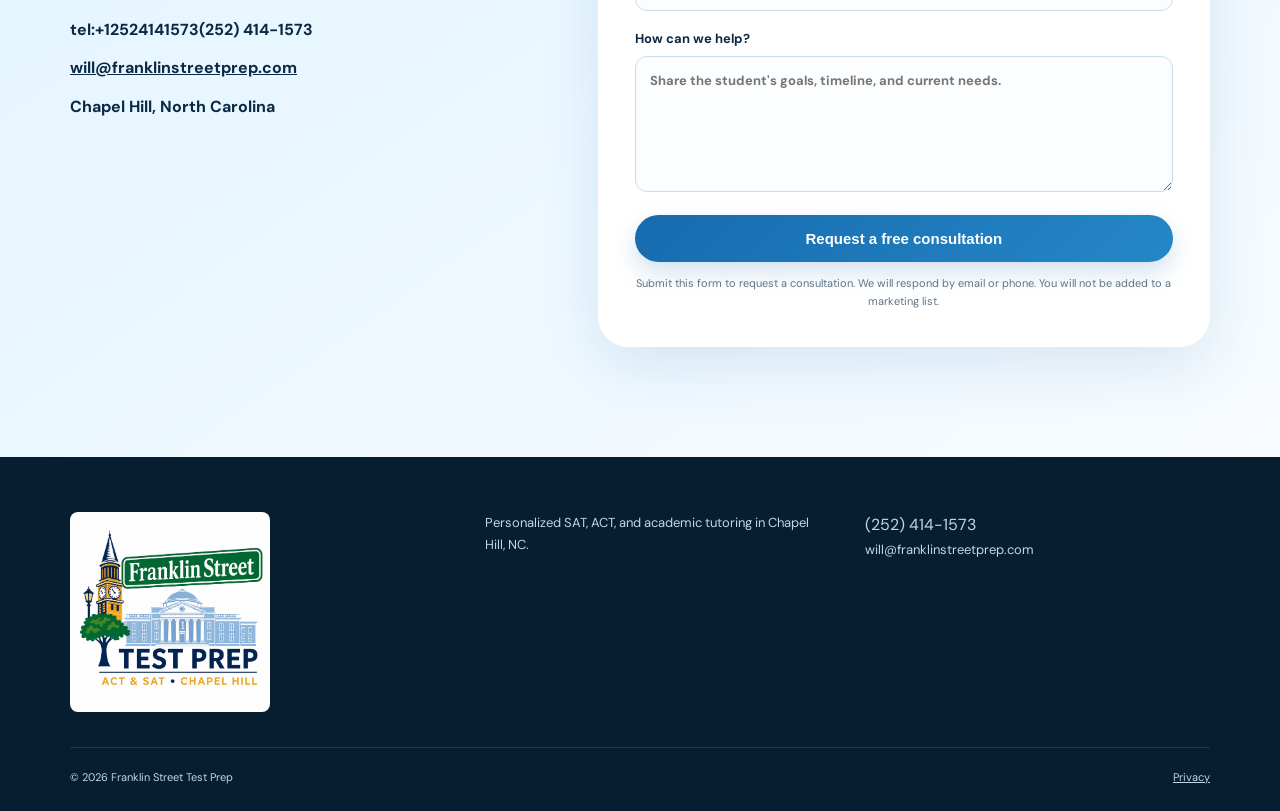
==== commit be0e8022: "Update index.html" ====
--- a/index.html
+++ b/index.html
@@ -70,8 +70,9 @@
     <section class="section" id="team">
       <div class="container"><div class="section-heading reveal"><p class="eyebrow">Meet the team</p><h2>Expert guidance. Personal attention.</h2><p>Students work directly with tutors who combine subject knowledge with an approachable, encouraging teaching style.</p></div>
         <div class="team-grid">
-          <article class="profile reveal"><img src="assets/images/will-rouse.jpg" alt="Professional headshot of Will Rouse" width="800" height="800"><div class="profile-copy"><p class="kicker">Founder & Tutor</p><h3>Will Rouse</h3><p>Will is a senior at UNC Chapel Hill and an Honors College student studying Math and Economics. From Greenville, NC, Will offers 4 years of SAT, ACT, and Math tutoring experience. Additionally, he is enrolled in graduate Math and Economics courses, being able to tutor all required undergraduate classes in Math, Economics, and Statistics.</p><div class="tags"><span>SAT</span><span>ACT</span><span>Math</span><span>College Math & Economics</span></div></div></article>
-          <article class="profile reveal"><img src="assets/images/charles-c.png" alt="Professional headshot of Charles" width="800" height="800"><div class="profile-copy"><p class="kicker">Founder & Tutor</p><h3>Charlie Costal</h3><p>Charlie, a UNC Honors senior Journalism major from Ocean City, NJ, brings in 4 years of experience in both tutoring and substitute teaching. Focusing on English and Reading mastery, Charlie provides excellent insight on college essay drafting, having spent 2 years in UNC's admission's department.</p><div class="tags"><span>SAT</span><span>ACT</span><span>English</span><span>Essay Editing</span></div></div></article>
+          <article class="profile reveal"><img src="assets/images/will-rouse.jpg" alt="Professional headshot of Will Rouse" width="800" height="800"><div class="profile-copy"><p class="kicker">SAT/ACT & Economics/Math Tutor</p><h3>Will Rouse</h3><p>Will is a senior at UNC Chapel Hill and an Honors College student studying Math and Economics. From Greenville, NC, Will offers 4 years of SAT, ACT, and Math tutoring experience. Additionally, he is enrolled in graduate Math and Economics courses, being able to tutor all required undergraduate classes in Math, Economics, and Statistics.</p><div class="tags"><span>SAT</span><span>ACT</span><span>Math</span><span>College Math & Economics</span></div></div></article>
+          <article class="profile reveal"><img src="assets/images/charles.jpg" alt="Professional headshot of Charles" width="800" height="800"><div class="profile-copy"><p class="kicker">SAT/ACT Tutor & Essay Editor</p><h3>Charlie Costal</h3><p>Charlie, a UNC Honors senior Journalism major from Ocean City, NJ, brings in 4 years of experience in both tutoring and substitute teaching. Focusing on English and Reading mastery, Charlie provides excellent insight on college essay drafting, having spent 2 years in UNC's admission's department.</p><div class="tags"><span>SAT</span><span>ACT</span><span>English</span><span>Essay Editing</span></div></div></article>
+          <article class="profile reveal"><img src="assets/images/jack.jpg" alt="Professional headshot of Charles" width="800" height="800"><div class="profile-copy"><p class="kicker">Economics Tutor</p><h3>Jack McDonough</h3><p>Jack is a rising UNC Senior in the Kenan-Flagler School of Business, studying Business and Economics. Hailing from Charlotte, NC, Jack brings 3 years of experience tutoring college economics, spending 2 years as an undergraduate learning assistant and peer tutor for the largest economics courses at UNC. </p><div class="tags"><span>SAT</span><span>ACT</span><span>College Economics</span><span>Career Coaching</span></div></div></article>
         </div>
       </div>
     </section>
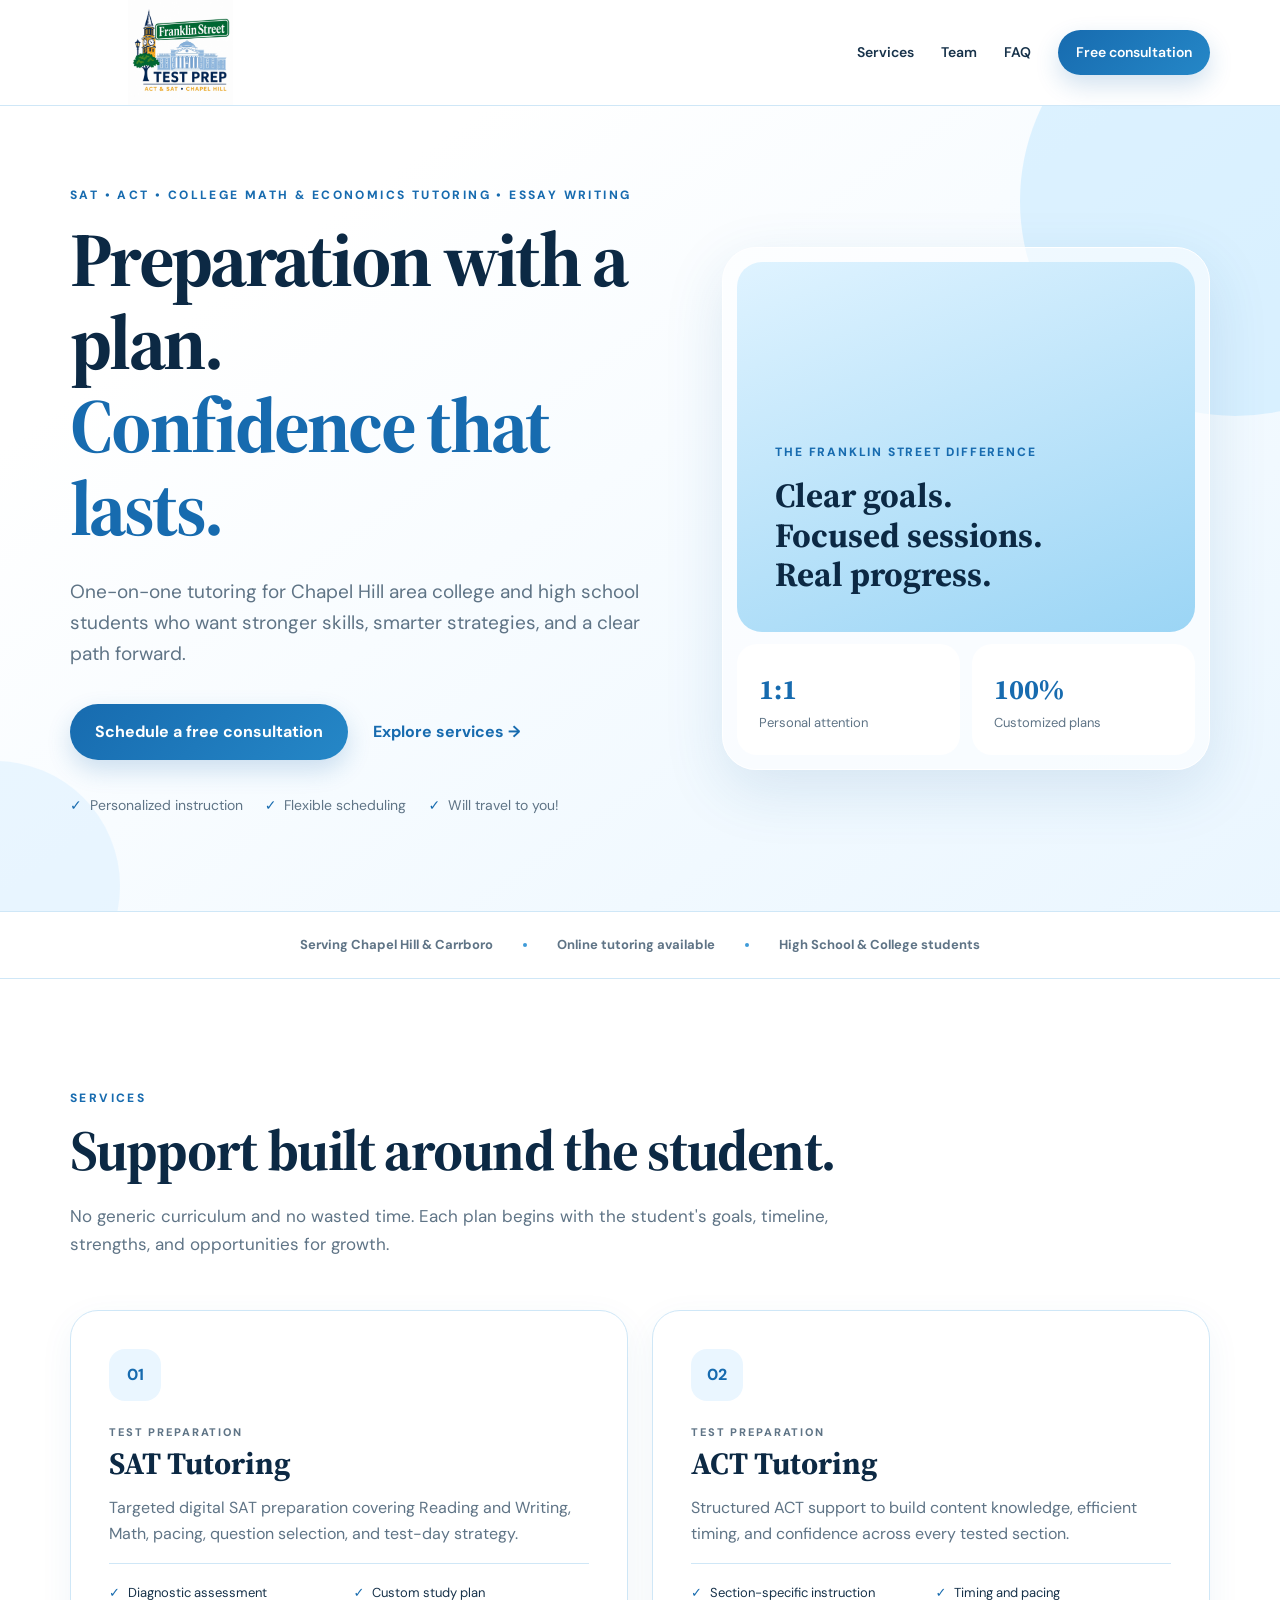
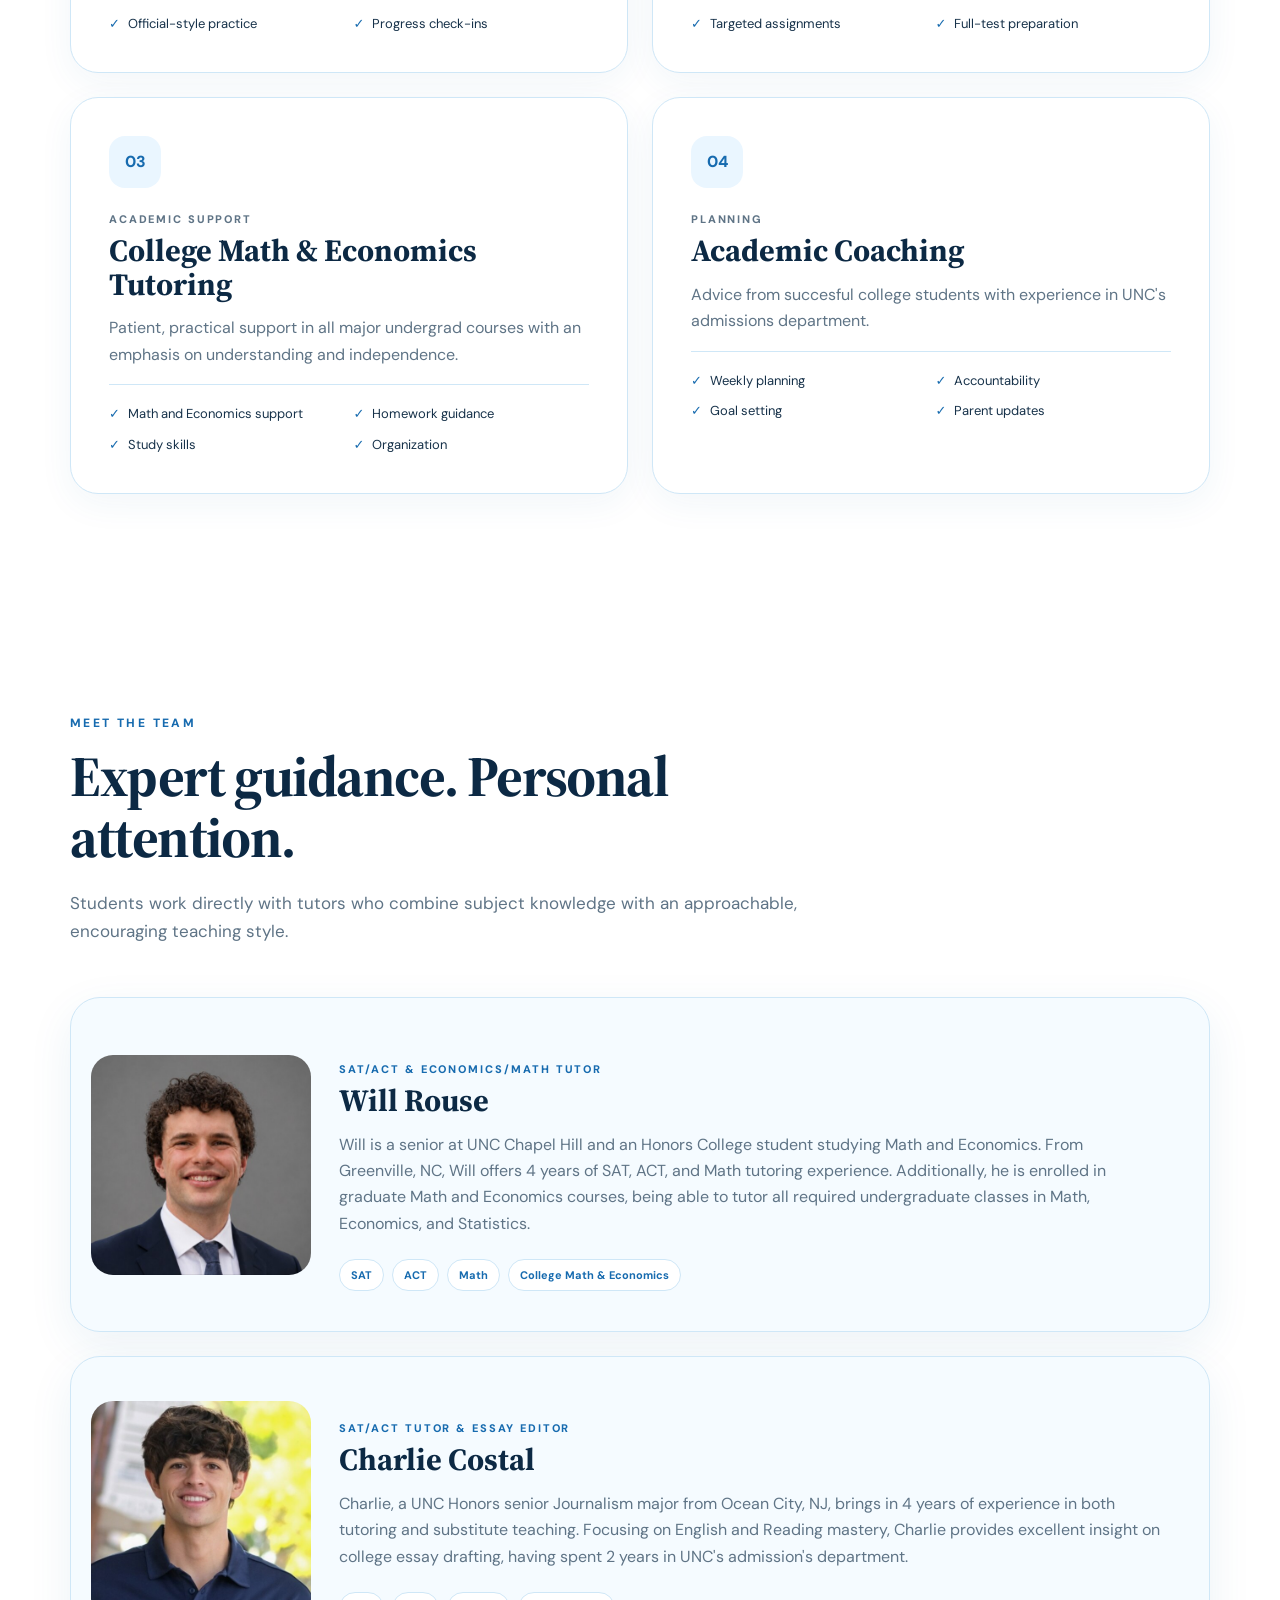
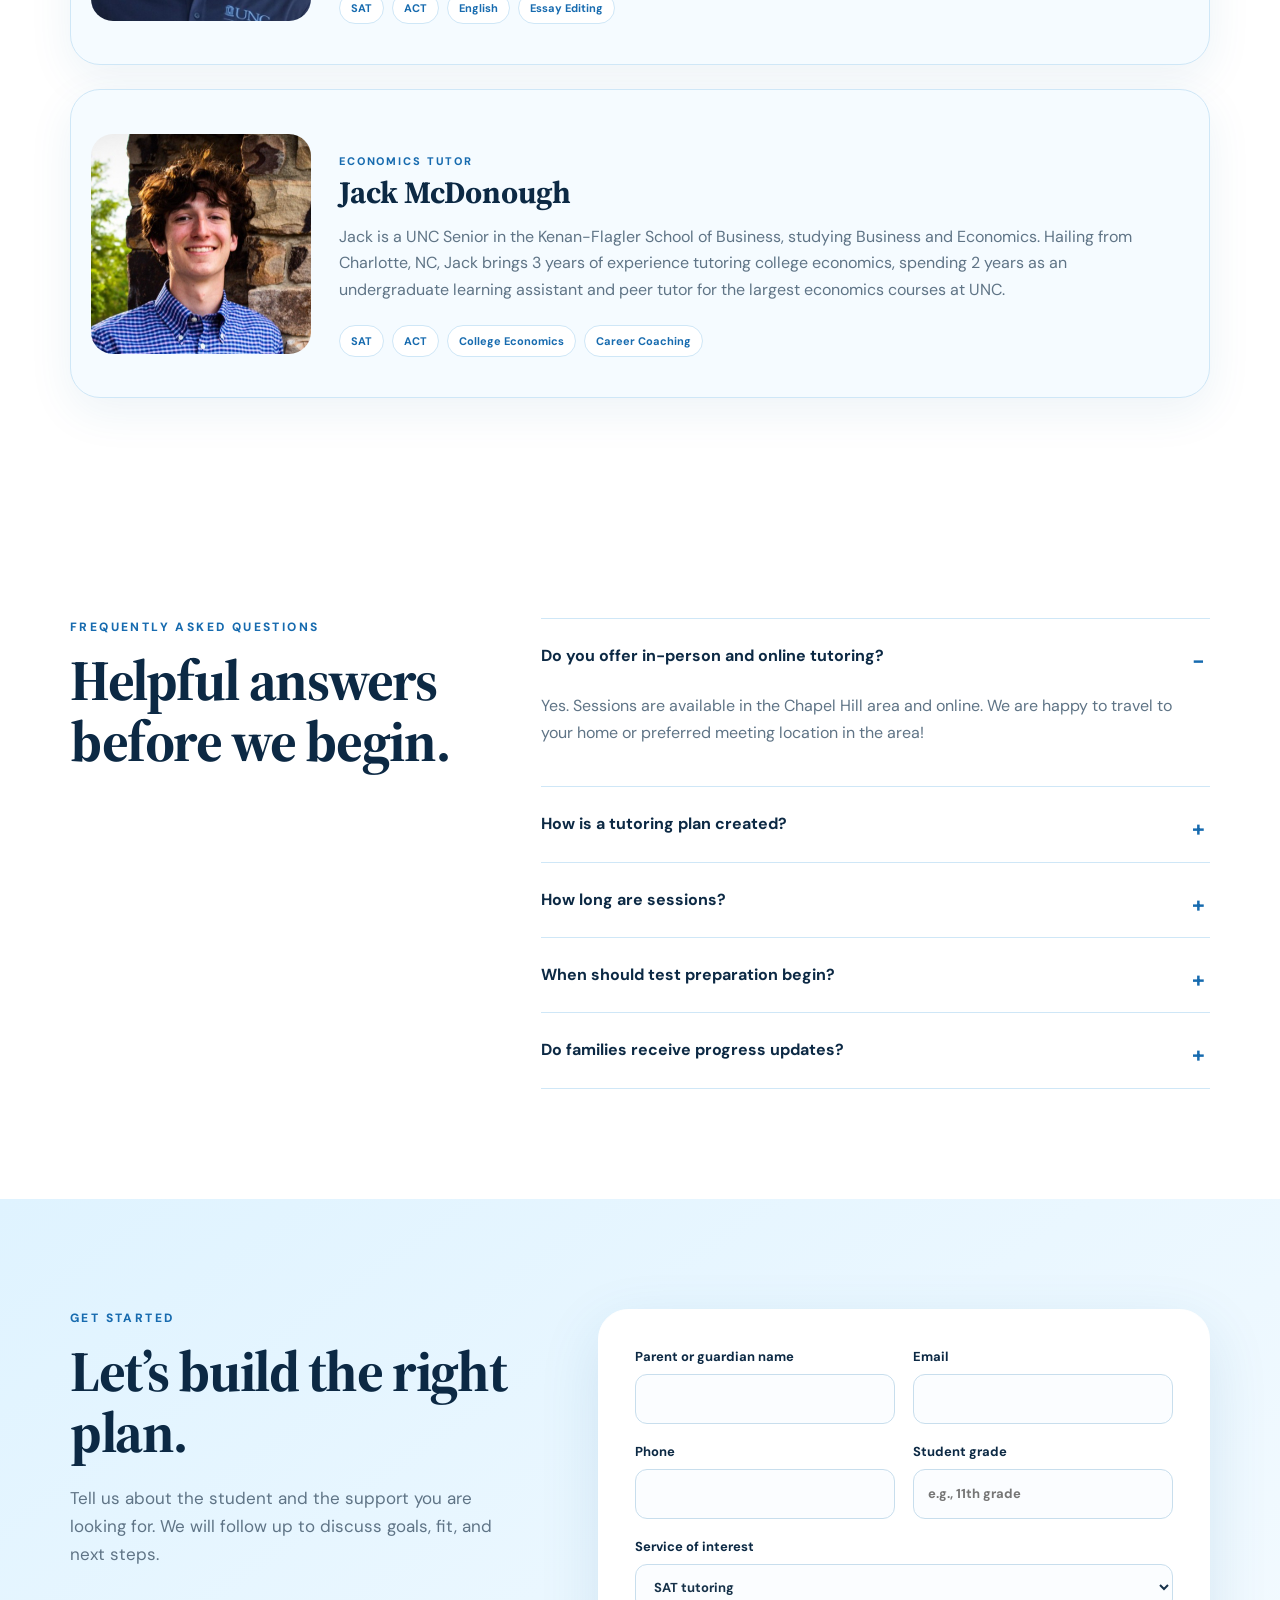
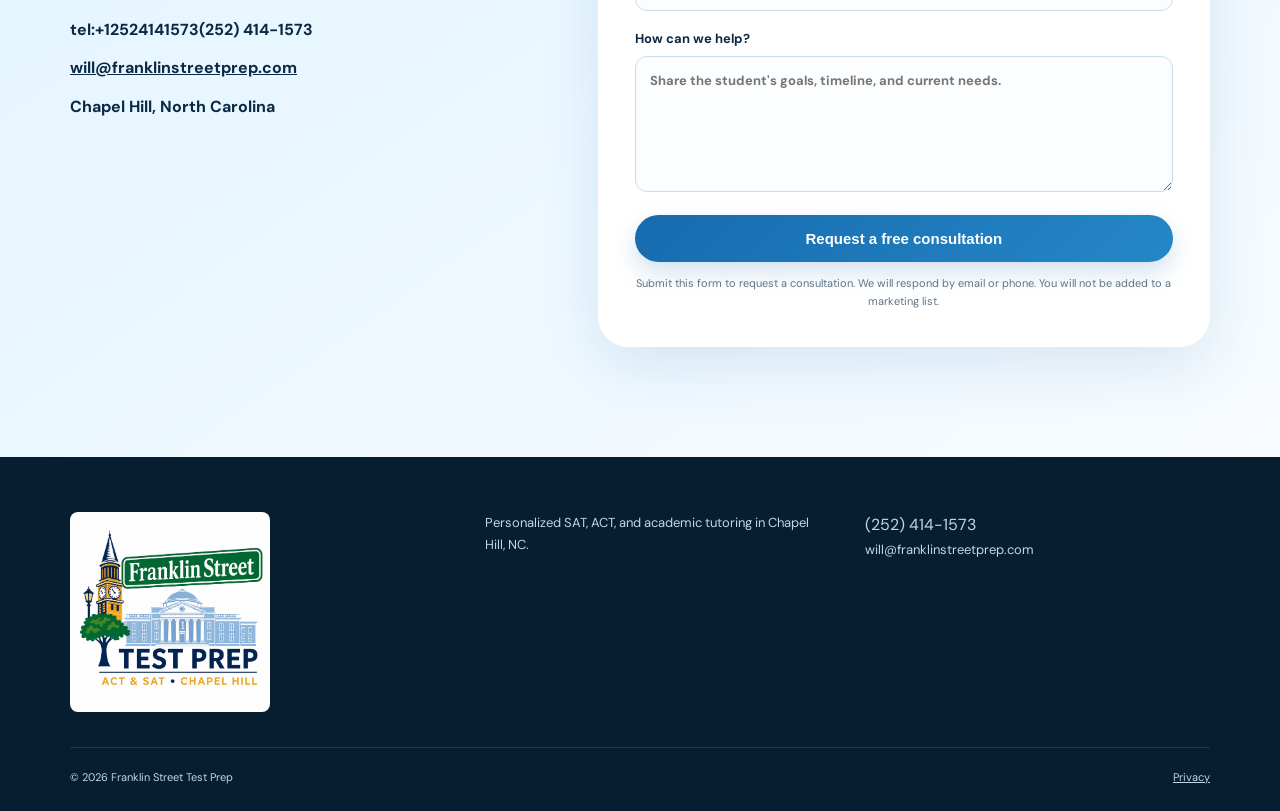
==== commit 4752dbe2: "Update index.html" ====
--- a/index.html
+++ b/index.html
@@ -72,7 +72,7 @@
         <div class="team-grid">
           <article class="profile reveal"><img src="assets/images/will-rouse.jpg" alt="Professional headshot of Will Rouse" width="800" height="800"><div class="profile-copy"><p class="kicker">SAT/ACT & Economics/Math Tutor</p><h3>Will Rouse</h3><p>Will is a senior at UNC Chapel Hill and an Honors College student studying Math and Economics. From Greenville, NC, Will offers 4 years of SAT, ACT, and Math tutoring experience. Additionally, he is enrolled in graduate Math and Economics courses, being able to tutor all required undergraduate classes in Math, Economics, and Statistics.</p><div class="tags"><span>SAT</span><span>ACT</span><span>Math</span><span>College Math & Economics</span></div></div></article>
           <article class="profile reveal"><img src="assets/images/charles.jpg" alt="Professional headshot of Charles" width="800" height="800"><div class="profile-copy"><p class="kicker">SAT/ACT Tutor & Essay Editor</p><h3>Charlie Costal</h3><p>Charlie, a UNC Honors senior Journalism major from Ocean City, NJ, brings in 4 years of experience in both tutoring and substitute teaching. Focusing on English and Reading mastery, Charlie provides excellent insight on college essay drafting, having spent 2 years in UNC's admission's department.</p><div class="tags"><span>SAT</span><span>ACT</span><span>English</span><span>Essay Editing</span></div></div></article>
-          <article class="profile reveal"><img src="assets/images/jack.jpg" alt="Professional headshot of Charles" width="800" height="800"><div class="profile-copy"><p class="kicker">Economics Tutor</p><h3>Jack McDonough</h3><p>Jack is a rising UNC Senior in the Kenan-Flagler School of Business, studying Business and Economics. Hailing from Charlotte, NC, Jack brings 3 years of experience tutoring college economics, spending 2 years as an undergraduate learning assistant and peer tutor for the largest economics courses at UNC. </p><div class="tags"><span>SAT</span><span>ACT</span><span>College Economics</span><span>Career Coaching</span></div></div></article>
+          <article class="profile reveal"><img src="assets/images/jack.jpg" alt="Professional headshot of Charles" width="800" height="800"><div class="profile-copy"><p class="kicker">Economics Tutor</p><h3>Jack McDonough</h3><p>Jack is a UNC Senior in the Kenan-Flagler School of Business, studying Business and Economics. Hailing from Charlotte, NC, Jack brings 3 years of experience tutoring college economics, spending 2 years as an undergraduate learning assistant and peer tutor for the largest economics courses at UNC. </p><div class="tags"><span>SAT</span><span>ACT</span><span>College Economics</span><span>Career Coaching</span></div></div></article>
         </div>
       </div>
     </section>
